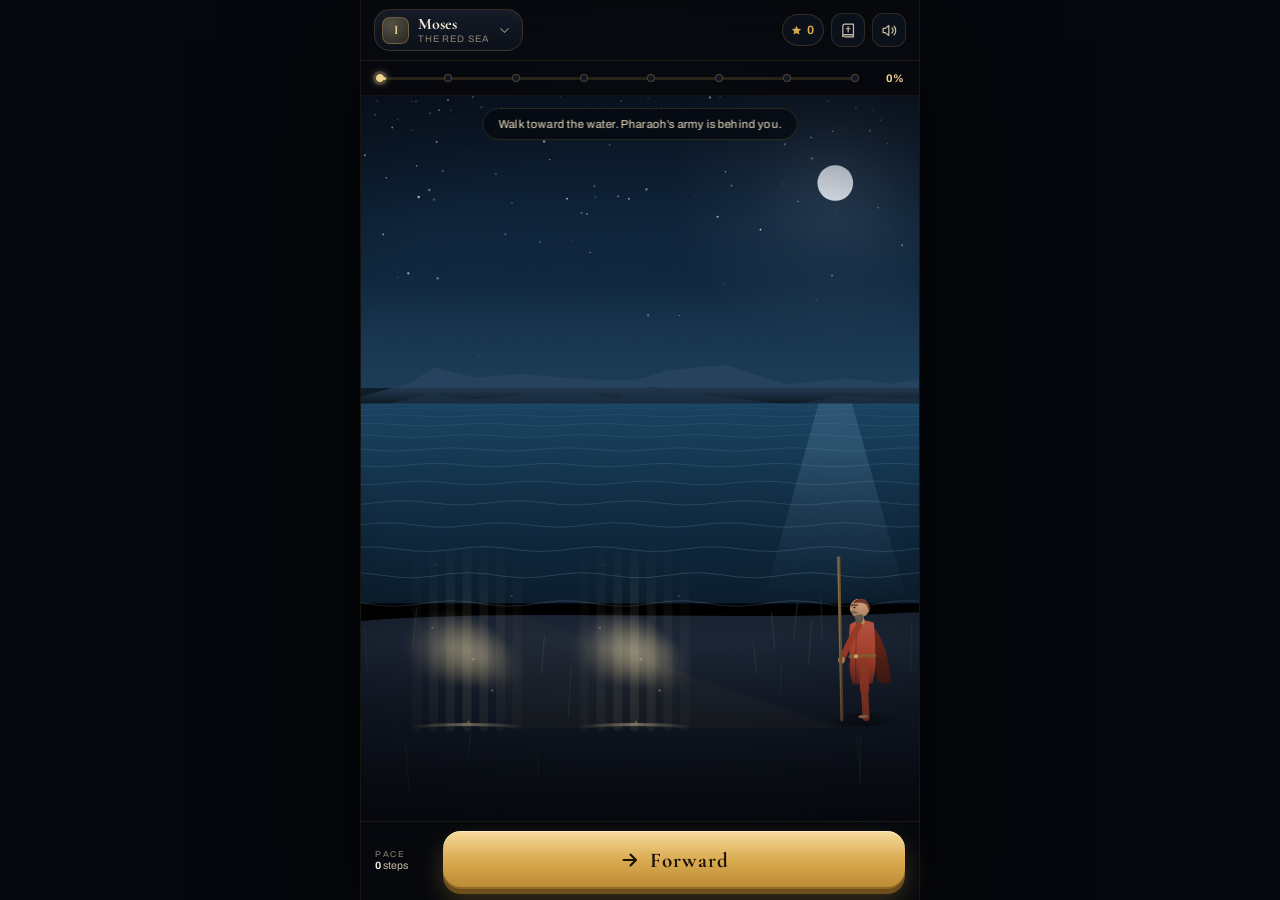
==== index.html @ ad3e503f "Walk a visible stride per tap, lift the camera, and keep the pilgrim clear of cards - Widen the road" ====
<!DOCTYPE html>
<html lang="en">
<head>
<meta charset="UTF-8" />
<meta name="viewport" content="width=device-width, initial-scale=1.0, viewport-fit=cover" />
<meta name="theme-color" content="#07090f" />
<meta name="description" content="Walk the path of the prophets: eight Bible journeys, each blocked by a question you must answer from the King James text before the miracle opens the way." />
<meta name="apple-mobile-web-app-capable" content="yes" />
<meta name="apple-mobile-web-app-status-bar-style" content="black-translucent" />
<title>Path of the Prophets</title>
<link rel="icon" href="data:image/svg+xml,%3Csvg xmlns='http://www.w3.org/2000/svg' viewBox='0 0 32 32'%3E%3Crect width='32' height='32' rx='7' fill='%2307090f'/%3E%3Cpath d='M16 5v22M11 11h10' stroke='%23d9a94e' stroke-width='2.2' stroke-linecap='round'/%3E%3Ccircle cx='16' cy='24' r='2.4' fill='%23f2d08a'/%3E%3C/svg%3E" />
<style>@font-face{font-family:'Cormorant Garamond';font-style:italic;font-weight:600;font-display:swap;src:url([data-uri]) format('woff2');}
@font-face{font-family:'Cormorant Garamond';font-style:normal;font-weight:600;font-display:swap;src:url([data-uri]) format('woff2');}
@font-face{font-family:'Cormorant Garamond';font-style:normal;font-weight:700;font-display:swap;src:url([data-uri]) format('woff2');}
@font-face{font-family:'Archivo';font-style:normal;font-weight:400;font-display:swap;src:url([data-uri]) format('woff2');}
@font-face{font-family:'Archivo';font-style:normal;font-weight:500;font-display:swap;src:url([data-uri]) format('woff2');}
@font-face{font-family:'Archivo';font-style:normal;font-weight:600;font-display:swap;src:url([data-uri]) format('woff2');}
@font-face{font-family:'Archivo';font-style:normal;font-weight:700;font-display:swap;src:url([data-uri]) format('woff2');}

/* ═══════════════════════════════════════════════════════════════════
   Path of the Prophets — illuminated codex at night
   Ink-dark ground, gilded hairlines, old-style serif for scripture,
   a sturdy grotesque for the controls.
   ═══════════════════════════════════════════════════════════════════ */

:root {
  --ink-0: #06080d;
  --ink-1: #0a0e17;
  --ink-2: #101724;
  --ink-3: #18202f;
  --ink-4: #212b3d;

  --parch: #f4ecdb;
  --parch-dim: #c9bda6;
  --parch-mute: #8e8474;

  --gold: #d9a94e;
  --gold-lit: #f4d492;
  --gold-deep: #8a6526;

  --accent: #3fa9c9;
  --accent-2: #e0b25c;

  --ok: #6fbf8f;
  --warn: #d98a5a;

  --r-sm: 10px;
  --r-md: 16px;
  --r-lg: 22px;
  --r-xl: 30px;

  --safe-t: env(safe-area-inset-top, 0px);
  --safe-b: env(safe-area-inset-bottom, 0px);

  --serif: 'Cormorant Garamond', 'Iowan Old Style', Palatino, Georgia, serif;
  --sans: 'Archivo', -apple-system, BlinkMacSystemFont, 'Segoe UI', sans-serif;

  --ease: cubic-bezier(.22, .68, .36, 1);
}

* { box-sizing: border-box; }

html, body {
  margin: 0;
  padding: 0;
  height: 100%;
  overflow: hidden;
  background: var(--ink-0);
  color: var(--parch);
  font-family: var(--sans);
  -webkit-font-smoothing: antialiased;
  -webkit-tap-highlight-color: transparent;
  touch-action: manipulation;
  overscroll-behavior: none;
}

body { user-select: none; -webkit-user-select: none; }
.scripture, .verse-text, .sheet-body p { user-select: text; -webkit-user-select: text; }

button {
  font: inherit;
  color: inherit;
  border: 0;
  background: none;
  cursor: pointer;
  touch-action: manipulation;
}
button:focus-visible, [tabindex]:focus-visible {
  outline: 2px solid var(--gold-lit);
  outline-offset: 3px;
  border-radius: 6px;
}

svg { display: block; }
svg path, svg circle {
  fill: none;
  stroke: currentColor;
  stroke-width: 1.7;
  stroke-linecap: round;
  stroke-linejoin: round;
}

#app {
  position: fixed;
  inset: 0;
  display: flex;
  flex-direction: column;
  background:
    radial-gradient(120% 70% at 50% 0%, rgba(63, 169, 201, .07), transparent 62%),
    var(--ink-0);
}

/* On wide screens the scene is a tall painting, not a strip: hold it to a
   column and let the background carry the rest of the page. */
@media (min-aspect-ratio: 3/4) {
  #app {
    left: 50%;
    right: auto;
    width: min(100vw, calc(100vh * 0.62));
    transform: translateX(-50%);
    box-shadow: 0 0 0 1px rgba(217, 169, 78, .1), 0 40px 120px rgba(0, 0, 0, .7);
  }
}

/* ══ Eyebrow / labels ══ */
.eyebrow {
  display: block;
  font-size: 9.5px;
  font-weight: 600;
  letter-spacing: .2em;
  text-transform: uppercase;
  color: var(--gold);
  opacity: .92;
}

/* ═══════════════════════════════════════════════════════════════════
   HUD
   ═══════════════════════════════════════════════════════════════════ */
.hud {
  position: relative;
  z-index: 66;
  display: flex;
  align-items: center;
  justify-content: space-between;
  gap: 10px;
  padding: calc(var(--safe-t) + 9px) 13px 9px;
  background: linear-gradient(180deg, rgba(6, 8, 13, .96), rgba(6, 8, 13, .72));
  border-bottom: 1px solid rgba(217, 169, 78, .13);
}

.stage-chip {
  display: flex;
  align-items: center;
  gap: 9px;
  min-width: 0;
  padding: 6px 10px 6px 7px;
  border-radius: var(--r-md);
  border: 1px solid rgba(217, 169, 78, .19);
  background: linear-gradient(180deg, rgba(33, 43, 61, .55), rgba(16, 23, 36, .55));
  transition: border-color .18s var(--ease), background .18s var(--ease);
}
.stage-chip:active { background: rgba(33, 43, 61, .8); }

.stage-num {
  display: grid;
  place-items: center;
  width: 27px;
  height: 27px;
  flex: none;
  border-radius: 8px;
  background: radial-gradient(circle at 35% 30%, rgba(244, 212, 146, .3), rgba(217, 169, 78, .12));
  border: 1px solid rgba(217, 169, 78, .34);
  color: var(--gold-lit);
  font-family: var(--serif);
  font-size: 13px;
  font-weight: 700;
  line-height: 1;
}

.stage-text { display: flex; flex-direction: column; min-width: 0; text-align: left; }
.stage-name {
  font-family: var(--serif);
  font-size: 16px;
  font-weight: 700;
  line-height: 1.08;
  color: var(--parch);
  white-space: nowrap;
  overflow: hidden;
  text-overflow: ellipsis;
}
.stage-sub {
  font-size: 9.5px;
  letter-spacing: .09em;
  text-transform: uppercase;
  color: var(--parch-mute);
  white-space: nowrap;
  overflow: hidden;
  text-overflow: ellipsis;
  margin-top: 1px;
}

.chev { width: 15px; height: 15px; flex: none; color: var(--parch-mute); }

.hud-actions { display: flex; align-items: center; gap: 7px; flex: none; }

.streak {
  display: flex;
  align-items: center;
  gap: 4px;
  height: 32px;
  padding: 0 9px 0 7px;
  border-radius: 999px;
  border: 1px solid rgba(217, 169, 78, .2);
  background: rgba(16, 23, 36, .6);
  color: var(--gold);
  font-size: 12px;
  font-weight: 700;
  font-variant-numeric: tabular-nums;
  transition: border-color .2s, color .2s, background .2s;
}
.streak svg { width: 13px; height: 13px; }
.streak svg path { fill: currentColor; stroke: none; }
.streak.hot {
  color: var(--gold-lit);
  border-color: rgba(244, 212, 146, .45);
  background: rgba(217, 169, 78, .13);
}

.icon-btn {
  display: grid;
  place-items: center;
  width: 34px;
  height: 34px;
  border-radius: 11px;
  border: 1px solid rgba(217, 169, 78, .16);
  background: rgba(16, 23, 36, .62);
  color: var(--parch-dim);
  transition: color .16s, border-color .16s, background .16s;
}
.icon-btn:active { background: rgba(33, 43, 61, .9); color: var(--parch); }
.icon-btn svg { width: 17px; height: 17px; }

#sound-btn .ico-off { display: none; }
#sound-btn[aria-pressed="false"] .ico-on { display: none; }
#sound-btn[aria-pressed="false"] .ico-off { display: block; }
#sound-btn[aria-pressed="false"] { color: var(--parch-mute); }

/* ═══════════════════════════════════════════════════════════════════
   Path track
   ═══════════════════════════════════════════════════════════════════ */
.track {
  position: relative;
  z-index: 65;
  display: flex;
  align-items: center;
  gap: 11px;
  padding: 11px 15px 11px;
  background: rgba(6, 8, 13, .9);
  border-bottom: 1px solid rgba(217, 169, 78, .07);
}

.track-rail { flex: 1 1 auto; }

.track-pct {
  flex: none;
  min-width: 34px;
  text-align: right;
  font-size: 11px;
  font-weight: 700;
  letter-spacing: .02em;
  color: var(--gold-lit);
  font-variant-numeric: tabular-nums;
}
.track-rail {
  position: relative;
  height: 3px;
  border-radius: 3px;
  background: rgba(217, 169, 78, .16);
}
.track-fill {
  position: absolute;
  inset: 0 auto 0 0;
  width: 0%;
  border-radius: 2px;
  background: linear-gradient(90deg, var(--gold-deep), var(--gold-lit));
  box-shadow: 0 0 9px rgba(244, 212, 146, .5);
  transition: width .55s var(--ease);
}
.track-nodes {
  position: absolute;
  inset: 0;
  display: flex;
  justify-content: space-between;
  align-items: center;
  pointer-events: none;
}
.track-node {
  width: 8px;
  height: 8px;
  flex: none;
  border-radius: 50%;
  background: var(--ink-2);
  border: 1px solid rgba(217, 169, 78, .3);
  transition: background .3s, box-shadow .3s, border-color .3s;
}
.track-node.done {
  background: var(--gold);
  border-color: var(--gold-lit);
  box-shadow: 0 0 7px rgba(244, 212, 146, .65);
}
.track-node.now {
  background: var(--gold-lit);
  border-color: var(--gold-lit);
  box-shadow: 0 0 0 3px rgba(244, 212, 146, .16), 0 0 10px rgba(244, 212, 146, .7);
}

/* ═══════════════════════════════════════════════════════════════════
   Scene
   ═══════════════════════════════════════════════════════════════════ */
.stage-wrap {
  position: relative;
  flex: 1 1 auto;
  min-height: 0;
  overflow: hidden;
  background: #04060a;
}

#stage {
  position: absolute;
  inset: 0;
  width: 100%;
  height: 100%;
  display: block;
}

.vignette {
  position: absolute;
  inset: 0;
  pointer-events: none;
  background:
    radial-gradient(115% 78% at 50% 42%, transparent 44%, rgba(3, 5, 9, .55) 100%),
    linear-gradient(180deg, rgba(3, 5, 9, .42) 0%, transparent 18%, transparent 76%, rgba(3, 5, 9, .62) 100%);
}

.grain {
  position: absolute;
  inset: 0;
  pointer-events: none;
  opacity: .05;
  mix-blend-mode: overlay;
  background-image: url("data:image/svg+xml,%3Csvg xmlns='http://www.w3.org/2000/svg' width='140' height='140'%3E%3Cfilter id='n'%3E%3CfeTurbulence type='fractalNoise' baseFrequency='.85' numOctaves='3'/%3E%3C/filter%3E%3Crect width='140' height='140' filter='url(%23n)'/%3E%3C/svg%3E");
}

.caption {
  position: absolute;
  top: 12px;
  left: 50%;
  transform: translateX(-50%);
  z-index: 6;
  width: max-content;
  max-width: min(88%, 30rem);
  padding: 7px 15px;
  border-radius: 999px;
  border: 1px solid rgba(217, 169, 78, .17);
  background: rgba(6, 8, 13, .66);
  backdrop-filter: blur(9px);
  -webkit-backdrop-filter: blur(9px);
  font-size: 11.5px;
  font-weight: 500;
  letter-spacing: .015em;
  color: var(--parch-dim);
  text-align: center;
  line-height: 1.4;
  transition: opacity .3s var(--ease), transform .3s var(--ease);
}
.caption.gone { opacity: 0; transform: translateX(-50%) translateY(-7px); }

/* ═══════════════════════════════════════════════════════════════════
   Control pad
   ═══════════════════════════════════════════════════════════════════ */
.pad {
  position: relative;
  z-index: 30;
  padding: 9px 14px calc(var(--safe-b) + 11px);
  background: linear-gradient(180deg, rgba(6, 8, 13, .5), rgba(6, 8, 13, .97) 46%);
  border-top: 1px solid rgba(217, 169, 78, .1);
}
.pad-inner {
  display: flex;
  align-items: center;
  gap: 12px;
  max-width: 34rem;
  margin: 0 auto;
}
.pad-meta {
  display: flex;
  flex-direction: column;
  gap: 1px;
  flex: none;
  min-width: 56px;
}
.pad-label {
  font-size: 8.5px;
  letter-spacing: .19em;
  text-transform: uppercase;
  color: var(--parch-mute);
}
.pad-steps {
  font-size: 10.5px;
  color: var(--parch-dim);
  font-variant-numeric: tabular-nums;
}
.pad-steps b { color: var(--parch); font-weight: 700; }

.forward {
  position: relative;
  flex: 1 1 auto;
  display: flex;
  align-items: center;
  justify-content: center;
  gap: 9px;
  height: 58px;
  border-radius: 18px;
  overflow: hidden;
  color: #1b1206;
  font-family: var(--serif);
  font-size: 21px;
  font-weight: 700;
  letter-spacing: .055em;
  background: linear-gradient(180deg, #f6da9c 0%, #d9a94e 52%, #b98a34 100%);
  box-shadow:
    0 1px 0 rgba(255, 245, 220, .6) inset,
    0 -2px 0 rgba(90, 62, 18, .45) inset,
    0 5px 0 #6d4d1c,
    0 12px 26px rgba(217, 169, 78, .26);
  transition: transform .07s var(--ease), box-shadow .07s var(--ease), filter .2s;
}
.forward::after {
  content: '';
  position: absolute;
  inset: 0;
  background: linear-gradient(105deg, transparent 34%, rgba(255, 250, 235, .45) 50%, transparent 66%);
  transform: translateX(-130%);
  animation: sheen 5.5s var(--ease) infinite;
}
@keyframes sheen {
  0%, 68% { transform: translateX(-130%); }
  88%, 100% { transform: translateX(130%); }
}
.forward.is-down {
  transform: translateY(4px);
  box-shadow:
    0 1px 0 rgba(255, 245, 220, .5) inset,
    0 -1px 0 rgba(90, 62, 18, .4) inset,
    0 1px 0 #6d4d1c,
    0 4px 12px rgba(217, 169, 78, .2);
}
.forward:disabled {
  color: rgba(201, 189, 166, .5);
  background: linear-gradient(180deg, #2a3448, #1b2233);
  box-shadow: 0 3px 0 #0e1420, 0 6px 14px rgba(0, 0, 0, .35);
  cursor: default;
}
.forward:disabled::after { animation: none; opacity: 0; }
.forward-ico { display: grid; place-items: center; }
.forward-ico svg { width: 22px; height: 22px; }
.forward-ico svg path { stroke-width: 2.3; }
.forward-word { position: relative; }

/* ═══════════════════════════════════════════════════════════════════
   Overlays & cards
   ═══════════════════════════════════════════════════════════════════ */
.overlay {
  position: fixed;
  inset: 0;
  z-index: 60;
  display: flex;
  align-items: flex-end;
  justify-content: center;
  padding: 0;
  /* A long question plus its answers and the Continue button can run past the
     bottom of a small phone. Scroll the sheet rather than cut it off, and leave
     room under the buttons for a thumb. */
  overflow-y: auto;
  overscroll-behavior: contain;
  padding-bottom: 14px;
  /* Dim the scene a little so the card reads, but leave it sharp: a blur here
     turned the whole painting to fog and hid the gate the card is asking about. */
  background: linear-gradient(180deg, rgba(3, 5, 9, .05) 0%, rgba(3, 5, 9, .3) 46%, rgba(3, 5, 9, .6) 100%);
  animation: fade .22s var(--ease);
}
.overlay[hidden] { display: none; }
@keyframes fade { from { opacity: 0; } to { opacity: 1; } }

.card {
  position: relative;
  width: 100%;
  max-width: 32rem;
  margin: 0;
  padding: 20px 18px calc(var(--safe-b) + 18px);
  border-radius: var(--r-xl) var(--r-xl) 0 0;
  border: 1px solid rgba(217, 169, 78, .2);
  border-bottom: 0;
  background:
    radial-gradient(120% 90% at 50% 0%, rgba(217, 169, 78, .07), transparent 58%),
    linear-gradient(180deg, #131a27, #0b0f18);
  box-shadow: 0 -20px 60px rgba(0, 0, 0, .6);
  animation: rise .3s var(--ease);
  /* pinned to the bottom of the sheet, and able to grow upward past the top */
  margin-top: auto;
  flex: none;
}
@keyframes rise {
  from { transform: translateY(26px); opacity: 0; }
  to { transform: translateY(0); opacity: 1; }
}

@media (min-width: 640px) {
  .overlay { align-items: center; padding: 22px; }
  .card {
    border-radius: var(--r-xl);
    border-bottom: 1px solid rgba(217, 169, 78, .2);
    padding: 24px 24px 22px;
    box-shadow: 0 24px 70px rgba(0, 0, 0, .66);
  }
  @keyframes rise {
    from { transform: translateY(14px) scale(.985); opacity: 0; }
    to { transform: translateY(0) scale(1); opacity: 1; }
  }
}

.card-head { display: flex; gap: 12px; align-items: flex-start; }
.seal {
  display: grid;
  place-items: center;
  width: 38px;
  height: 38px;
  flex: none;
  border-radius: 50%;
  border: 1px solid rgba(217, 169, 78, .34);
  background: radial-gradient(circle at 38% 30%, rgba(244, 212, 146, .2), rgba(217, 169, 78, .06));
  color: var(--gold-lit);
  animation: sealPulse 3.4s ease-in-out infinite;
}
.seal svg { width: 17px; height: 17px; }
.seal svg path { fill: currentColor; stroke: none; opacity: .9; }
@keyframes sealPulse {
  0%, 100% { box-shadow: 0 0 0 0 rgba(244, 212, 146, .16); }
  50% { box-shadow: 0 0 0 6px rgba(244, 212, 146, .05); }
}
.card-head-text { min-width: 0; padding-top: 2px; }

.q-prompt {
  margin: 5px 0 0;
  font-family: var(--serif);
  font-size: 20px;
  font-weight: 700;
  line-height: 1.26;
  color: var(--parch);
  text-wrap: pretty;
}

.options { display: flex; flex-direction: column; gap: 8px; margin-top: 16px; }

.opt {
  position: relative;
  display: flex;
  align-items: center;
  gap: 11px;
  width: 100%;
  padding: 13px 13px 13px 12px;
  border-radius: var(--r-md);
  border: 1px solid rgba(201, 189, 166, .16);
  background: linear-gradient(180deg, rgba(33, 43, 61, .5), rgba(19, 26, 39, .5));
  color: var(--parch);
  font-size: 13.5px;
  line-height: 1.42;
  text-align: left;
  transition: border-color .16s, background .16s, transform .1s;
  animation: optIn .32s var(--ease) backwards;
}
@keyframes optIn {
  from { opacity: 0; transform: translateY(7px); }
  to { opacity: 1; transform: translateY(0); }
}
.opt:active { transform: scale(.988); }
.opt-key {
  display: grid;
  place-items: center;
  width: 23px;
  height: 23px;
  flex: none;
  border-radius: 7px;
  border: 1px solid rgba(217, 169, 78, .26);
  background: rgba(217, 169, 78, .07);
  color: var(--gold);
  font-family: var(--serif);
  font-size: 12px;
  font-weight: 700;
}
.opt-text { flex: 1; }

.opt.right {
  border-color: rgba(111, 191, 143, .55);
  background: linear-gradient(180deg, rgba(111, 191, 143, .16), rgba(111, 191, 143, .06));
}
.opt.right .opt-key { border-color: rgba(111, 191, 143, .5); color: var(--ok); background: rgba(111, 191, 143, .12); }
.opt.wrong {
  border-color: rgba(217, 138, 90, .5);
  background: linear-gradient(180deg, rgba(217, 138, 90, .14), rgba(217, 138, 90, .05));
  animation: shake .34s var(--ease);
}
.opt.wrong .opt-key { border-color: rgba(217, 138, 90, .45); color: var(--warn); }
@keyframes shake {
  0%, 100% { transform: translateX(0); }
  22% { transform: translateX(-5px); }
  46% { transform: translateX(4px); }
  72% { transform: translateX(-2px); }
}
.opt.faded { opacity: .38; }

.feedback {
  margin-top: 13px;
  padding: 12px 13px;
  border-radius: var(--r-md);
  border: 1px solid rgba(217, 169, 78, .2);
  background: rgba(217, 169, 78, .055);
  animation: rise .26s var(--ease);
}
.feedback.bad {
  border-color: rgba(217, 138, 90, .32);
  background: rgba(217, 138, 90, .07);
}
.feedback p {
  margin: 0;
  font-size: 12.5px;
  line-height: 1.52;
  color: var(--parch-dim);
}
.feedback em { color: var(--gold-lit); font-style: normal; font-weight: 600; }

.link-btn {
  display: inline-flex;
  align-items: center;
  gap: 5px;
  margin-top: 8px;
  padding: 5px 0;
  color: var(--gold);
  font-size: 12px;
  font-weight: 600;
  letter-spacing: .02em;
}
.link-btn svg { width: 13px; height: 13px; }

.card-foot {
  display: flex;
  gap: 9px;
  margin-top: 15px;
}
.card-foot[hidden] { display: none; }

.btn-gold, .btn-ghost {
  flex: 1;
  height: 47px;
  border-radius: 14px;
  font-size: 14px;
  font-weight: 700;
  letter-spacing: .03em;
  transition: transform .08s, filter .16s, background .16s;
}
.btn-gold {
  color: #1b1206;
  background: linear-gradient(180deg, #f6da9c, #d9a94e 55%, #bd8f38);
  box-shadow: 0 1px 0 rgba(255, 245, 220, .55) inset, 0 4px 0 #6d4d1c, 0 8px 20px rgba(217, 169, 78, .22);
}
.btn-gold:active { transform: translateY(3px); box-shadow: 0 1px 0 rgba(255, 245, 220, .4) inset, 0 1px 0 #6d4d1c; }
.btn-ghost {
  color: var(--parch-dim);
  border: 1px solid rgba(201, 189, 166, .2);
  background: rgba(33, 43, 61, .4);
}
.btn-ghost:active { background: rgba(33, 43, 61, .8); }

/* ══ Complete card ══ */
.complete-card { text-align: center; }
.burst {
  width: 58px;
  height: 58px;
  margin: 2px auto 12px;
  color: var(--gold-lit);
  animation: burstIn .55s var(--ease) backwards;
}
@keyframes burstIn {
  0% { transform: scale(.5) rotate(-14deg); opacity: 0; }
  60% { transform: scale(1.09) rotate(3deg); }
  100% { transform: scale(1) rotate(0); opacity: 1; }
}
.burst svg { width: 100%; height: 100%; }
.burst svg circle {
  stroke: rgba(244, 212, 146, .32);
  stroke-width: 1.2;
  fill: rgba(217, 169, 78, .1);
}
.burst svg path { stroke: var(--gold-lit); stroke-width: 4; }

.c-title {
  margin: 0;
  font-family: var(--serif);
  font-size: 25px;
  font-weight: 700;
  line-height: 1.16;
  color: var(--parch);
}
.c-summary {
  margin: 8px auto 0;
  max-width: 24rem;
  font-size: 13px;
  line-height: 1.55;
  color: var(--parch-dim);
}
.c-verse {
  margin: 15px 0 0;
  padding: 13px 14px;
  border-radius: var(--r-md);
  border-left: 2px solid rgba(217, 169, 78, .5);
  background: rgba(217, 169, 78, .05);
  font-family: var(--serif);
  font-size: 15px;
  font-style: italic;
  line-height: 1.48;
  color: var(--parch);
  text-align: left;
}
.c-verse cite {
  display: block;
  margin-top: 7px;
  font-family: var(--sans);
  font-size: 9.5px;
  font-style: normal;
  font-weight: 600;
  letter-spacing: .17em;
  text-transform: uppercase;
  color: var(--gold);
}

/* ═══════════════════════════════════════════════════════════════════
   Sheets (stages / bible)
   ═══════════════════════════════════════════════════════════════════ */
/* Sheets sit above the HUD and the progress rail. The rail is deliberately raised
   above the question card, but a full sheet that scrolls to the top would collide
   with it, so sheets get their own layer on top of both. */
.sheet-overlay { align-items: flex-end; padding: 0; z-index: 70; }

.sheet {
  display: flex;
  flex-direction: column;
  width: 100%;
  max-width: 34rem;
  max-height: 88vh;
  max-height: 88dvh;
  border-radius: var(--r-xl) var(--r-xl) 0 0;
  border: 1px solid rgba(217, 169, 78, .18);
  border-bottom: 0;
  background: linear-gradient(180deg, #111825, #080c14);
  box-shadow: 0 -22px 60px rgba(0, 0, 0, .62);
  animation: rise .3s var(--ease);
  overflow: hidden;
}
.sheet-tall { max-height: 94vh; max-height: 94dvh; }

@media (min-width: 640px) {
  .sheet-overlay { align-items: center; padding: 22px; }
  .sheet { border-radius: var(--r-xl); border-bottom: 1px solid rgba(217, 169, 78, .18); }
}

.sheet-head {
  display: flex;
  align-items: flex-start;
  justify-content: space-between;
  gap: 12px;
  flex: none;
  padding: 17px 18px 13px;
  border-bottom: 1px solid rgba(217, 169, 78, .11);
}
.sheet-head h2 {
  margin: 4px 0 0;
  font-family: var(--serif);
  font-size: 23px;
  font-weight: 700;
  line-height: 1.1;
  color: var(--parch);
}
.icon-btn.close { flex: none; }

.sheet-body {
  flex: 1 1 auto;
  min-height: 0;
  overflow-y: auto;
  overscroll-behavior: contain;
  -webkit-overflow-scrolling: touch;
  padding: 13px 14px calc(var(--safe-b) + 18px);
}
.sheet-body::-webkit-scrollbar { width: 5px; }
.sheet-body::-webkit-scrollbar-thumb { background: rgba(217, 169, 78, .22); border-radius: 9px; }

/* ══ Stage list ══ */
.stage-row {
  display: flex;
  align-items: center;
  gap: 12px;
  width: 100%;
  padding: 12px;
  margin-bottom: 8px;
  border-radius: var(--r-md);
  border: 1px solid rgba(201, 189, 166, .13);
  background: linear-gradient(180deg, rgba(28, 37, 53, .42), rgba(15, 21, 32, .42));
  text-align: left;
  transition: border-color .16s, background .16s;
}
.stage-row:active { background: rgba(33, 43, 61, .8); }
.stage-row.current {
  border-color: rgba(217, 169, 78, .46);
  background: linear-gradient(180deg, rgba(217, 169, 78, .13), rgba(217, 169, 78, .04));
}
.stage-row.locked { opacity: .48; }

.row-seal {
  display: grid;
  place-items: center;
  width: 42px;
  height: 42px;
  flex: none;
  border-radius: 50%;
  border: 1px solid rgba(217, 169, 78, .28);
  background: radial-gradient(circle at 36% 28%, rgba(244, 212, 146, .16), rgba(217, 169, 78, .04));
  font-family: var(--serif);
  font-size: 15px;
  font-weight: 700;
  color: var(--gold);
}
.stage-row.done .row-seal {
  background: radial-gradient(circle at 36% 28%, rgba(244, 212, 146, .34), rgba(217, 169, 78, .12));
  color: var(--gold-lit);
}
.row-body { min-width: 0; flex: 1; display: flex; flex-direction: column; }
.row-name {
  display: block;
  font-family: var(--serif);
  font-size: 17px;
  font-weight: 700;
  line-height: 1.15;
  color: var(--parch);
}
.row-place {
  display: block;
  font-size: 11px;
  letter-spacing: .04em;
  color: var(--parch-dim);
  margin-top: 1px;
}
.row-ref {
  display: block;
  font-size: 9px;
  font-weight: 600;
  letter-spacing: .15em;
  text-transform: uppercase;
  color: var(--parch-mute);
  margin-top: 3px;
}
.row-mark { flex: none; color: var(--gold-lit); width: 17px; height: 17px; }
.row-mark svg { width: 17px; height: 17px; }
.row-mark svg path { stroke-width: 2.4; }

/* ══ Bible reader ══ */
.bible-tabs {
  display: flex;
  gap: 7px;
  flex: none;
  padding: 10px 14px 0;
}
.tab {
  padding: 7px 13px;
  border-radius: 999px;
  border: 1px solid rgba(201, 189, 166, .16);
  background: rgba(28, 37, 53, .4);
  color: var(--parch-dim);
  font-size: 11.5px;
  font-weight: 600;
  letter-spacing: .02em;
  transition: all .16s;
}
.tab.is-on {
  border-color: rgba(217, 169, 78, .45);
  background: rgba(217, 169, 78, .13);
  color: var(--gold-lit);
}

.bible-bar {
  display: flex;
  gap: 7px;
  margin-bottom: 11px;
}
.select-btn {
  flex: 1;
  display: flex;
  align-items: center;
  justify-content: space-between;
  gap: 7px;
  padding: 10px 11px;
  border-radius: 11px;
  border: 1px solid rgba(201, 189, 166, .16);
  background: rgba(28, 37, 53, .5);
  color: var(--parch);
  font-size: 12.5px;
  font-weight: 600;
  text-align: left;
  min-width: 0;
}
.select-btn span { overflow: hidden; text-overflow: ellipsis; white-space: nowrap; }
.select-btn svg { width: 13px; height: 13px; flex: none; color: var(--parch-mute); }

.book-grid {
  display: grid;
  grid-template-columns: repeat(auto-fill, minmax(94px, 1fr));
  gap: 6px;
}
.book-btn {
  padding: 10px 8px;
  border-radius: 10px;
  border: 1px solid rgba(201, 189, 166, .13);
  background: rgba(28, 37, 53, .4);
  color: var(--parch-dim);
  font-size: 11.5px;
  font-weight: 600;
  text-align: center;
  line-height: 1.25;
}
.book-btn.on { border-color: rgba(217, 169, 78, .5); background: rgba(217, 169, 78, .14); color: var(--gold-lit); }
.group-label {
  margin: 12px 0 7px;
  font-size: 9px;
  font-weight: 700;
  letter-spacing: .19em;
  text-transform: uppercase;
  color: var(--gold);
  opacity: .8;
}
.group-label:first-child { margin-top: 0; }

.chap-grid {
  display: grid;
  grid-template-columns: repeat(auto-fill, minmax(44px, 1fr));
  gap: 6px;
}
.chap-btn {
  padding: 9px 0;
  border-radius: 9px;
  border: 1px solid rgba(201, 189, 166, .13);
  background: rgba(28, 37, 53, .4);
  color: var(--parch-dim);
  font-size: 12px;
  font-weight: 600;
  font-variant-numeric: tabular-nums;
}
.chap-btn.on { border-color: rgba(217, 169, 78, .5); background: rgba(217, 169, 78, .14); color: var(--gold-lit); }

.reading-head {
  display: flex;
  align-items: baseline;
  justify-content: space-between;
  gap: 10px;
  margin-bottom: 10px;
  padding-bottom: 9px;
  border-bottom: 1px solid rgba(217, 169, 78, .13);
}
.reading-head h3 {
  margin: 0;
  font-family: var(--serif);
  font-size: 20px;
  font-weight: 700;
  color: var(--parch);
}
.reading-head span {
  font-size: 9px;
  font-weight: 600;
  letter-spacing: .16em;
  text-transform: uppercase;
  color: var(--gold);
  flex: none;
}

.verse {
  display: flex;
  gap: 8px;
  margin-bottom: 7px;
  padding: 3px 5px;
  border-radius: 7px;
  scroll-margin-top: 8px;
  transition: background .3s;
}
.verse.hit { background: rgba(217, 169, 78, .13); }
.verse-n {
  flex: none;
  width: 19px;
  font-size: 9px;
  font-weight: 700;
  line-height: 1.9;
  color: var(--gold);
  opacity: .7;
  font-variant-numeric: tabular-nums;
}
.verse-text {
  font-family: var(--serif);
  font-size: 16px;
  line-height: 1.56;
  color: var(--parch);
  text-wrap: pretty;
}

.reader-nav {
  display: flex;
  gap: 7px;
  margin-top: 15px;
}
.reader-nav button {
  flex: 1;
  padding: 11px;
  border-radius: 11px;
  border: 1px solid rgba(201, 189, 166, .16);
  background: rgba(28, 37, 53, .5);
  color: var(--parch-dim);
  font-size: 12px;
  font-weight: 600;
}
.reader-nav button:disabled { opacity: .32; }

/* ══ Study themes ══ */
.theme {
  margin-bottom: 9px;
  border-radius: var(--r-md);
  border: 1px solid rgba(201, 189, 166, .14);
  background: rgba(28, 37, 53, .34);
  overflow: hidden;
}
.theme summary {
  display: flex;
  align-items: center;
  gap: 10px;
  padding: 12px 13px;
  cursor: pointer;
  list-style: none;
  font-family: var(--serif);
  font-size: 16.5px;
  font-weight: 700;
  color: var(--parch);
}
.theme summary::-webkit-details-marker { display: none; }
.theme summary::after {
  content: '';
  margin-left: auto;
  width: 7px;
  height: 7px;
  flex: none;
  border-right: 1.6px solid var(--parch-mute);
  border-bottom: 1.6px solid var(--parch-mute);
  transform: rotate(45deg);
  transition: transform .2s var(--ease);
}
.theme[open] summary::after { transform: rotate(-135deg); }
.theme summary svg { width: 15px; height: 15px; flex: none; color: var(--gold); }
.theme-body {
  padding: 0 13px 13px;
  font-size: 12.5px;
  line-height: 1.62;
  color: var(--parch-dim);
}
.theme-body p { margin: 0 0 8px; }
.theme-body p:last-child { margin-bottom: 0; }
.theme-body .refs {
  display: flex;
  flex-wrap: wrap;
  gap: 5px;
  margin-top: 9px;
}
.ref-chip {
  padding: 4px 8px;
  border-radius: 7px;
  border: 1px solid rgba(217, 169, 78, .26);
  background: rgba(217, 169, 78, .07);
  color: var(--gold);
  font-size: 10px;
  font-weight: 600;
  letter-spacing: .03em;
}
.ref-chip:active { background: rgba(217, 169, 78, .18); }

.note {
  margin: 13px 0 0;
  padding-top: 11px;
  border-top: 1px solid rgba(217, 169, 78, .11);
  font-size: 10.5px;
  line-height: 1.5;
  color: var(--parch-mute);
}

/* ══ Toast ══ */
.toast {
  position: fixed;
  left: 50%;
  bottom: calc(var(--safe-b) + 92px);
  z-index: 80;
  transform: translateX(-50%) translateY(10px);
  max-width: 84vw;
  padding: 9px 15px;
  border-radius: 999px;
  border: 1px solid rgba(217, 169, 78, .3);
  background: rgba(16, 23, 36, .96);
  color: var(--parch);
  font-size: 12px;
  font-weight: 500;
  box-shadow: 0 10px 26px rgba(0, 0, 0, .5);
  opacity: 0;
  pointer-events: none;
  transition: opacity .24s, transform .24s var(--ease);
}
.toast.show { opacity: 1; transform: translateX(-50%) translateY(0); }

@media (prefers-reduced-motion: reduce) {
  *, *::before, *::after {
    animation-duration: .01ms !important;
    animation-iteration-count: 1 !important;
    transition-duration: .01ms !important;
  }
}

/* ═══════════════════════════════════════════════════════════════════
   Read aloud
   ═══════════════════════════════════════════════════════════════════ */
.hear-btn {
  display: flex;
  align-items: center;
  gap: 6px;
  flex: none;
  margin-left: auto;
  padding: 7px 11px 7px 9px;
  border-radius: 999px;
  border: 1px solid rgba(217, 169, 78, .32);
  background: rgba(217, 169, 78, .10);
  color: var(--gold-lit);
  font-size: 11.5px;
  font-weight: 700;
  letter-spacing: .01em;
  transition: background .16s, border-color .16s, transform .1s;
}
.hear-btn:active { transform: scale(.96); background: rgba(217, 169, 78, .2); }
.hear-btn svg {
  width: 15px;
  height: 15px;
  fill: none;
  stroke: currentColor;
  stroke-width: 1.7;
  stroke-linecap: round;
  stroke-linejoin: round;
}
.hear-btn .ico-stop { display: none; fill: currentColor; stroke: none; }
.hear-btn.playing {
  background: rgba(217, 169, 78, .22);
  border-color: rgba(244, 212, 146, .6);
}
.hear-btn.playing .ico-speaker { display: none; }
.hear-btn.playing .ico-stop { display: block; }

/* the speaker on each answer, kept quiet so it never competes with the text */
.hear-mini {
  display: grid;
  place-items: center;
  width: 26px;
  height: 26px;
  flex: none;
  border-radius: 8px;
  border: 1px solid rgba(201, 189, 166, .16);
  background: rgba(6, 8, 13, .45);
  color: var(--parch-mute);
  transition: color .16s, border-color .16s, background .16s, transform .1s;
}
.hear-mini svg {
  width: 13px;
  height: 13px;
  fill: none;
  stroke: currentColor;
  stroke-width: 1.8;
  stroke-linecap: round;
  stroke-linejoin: round;
}
.hear-mini:active { transform: scale(.93); }
.hear-mini.playing {
  color: var(--gold-lit);
  border-color: rgba(244, 212, 146, .55);
  background: rgba(217, 169, 78, .16);
}

.feedback-row {
  display: flex;
  align-items: flex-start;
  gap: 9px;
}
.feedback-row p { flex: 1 1 auto; min-width: 0; }

/* On a narrow phone the hear button drops its word and keeps the icon, so the
   question still gets the full width of the card. */
@media (max-width: 359px) {
  .hear-btn .hear-label { display: none; }
  .hear-btn { padding: 7px; }
}
</style>
</head>
<body>
<div id="app" data-stage="moses">

  <!-- ══ Top bar ══ -->
  <header class="hud">
    <button id="stage-btn" class="stage-chip" aria-haspopup="dialog" aria-label="Open the prophet stages">
      <span class="stage-num" id="stage-num">I</span>
      <span class="stage-text">
        <span class="stage-name" id="stage-name">Moses</span>
        <span class="stage-sub" id="stage-sub">The Red Sea</span>
      </span>
      <svg class="chev" viewBox="0 0 24 24" aria-hidden="true"><path d="M6 9l6 6 6-6" /></svg>
    </button>

    <div class="hud-actions">
      <div class="streak" id="streak" title="First-try answers in a row" aria-live="polite">
        <svg viewBox="0 0 24 24" aria-hidden="true"><path d="M12 3l2.6 5.6 6.1.8-4.5 4.2 1.2 6-5.4-3-5.4 3 1.2-6L3.3 9.4l6.1-.8z" /></svg>
        <span id="streak-count">0</span>
      </div>
      <button id="bible-btn" class="icon-btn" aria-haspopup="dialog" aria-label="Open the King James Bible">
        <svg viewBox="0 0 24 24" aria-hidden="true"><path d="M4 5.5A2.5 2.5 0 016.5 3H19v15H6.5A2.5 2.5 0 004 20.5z" /><path d="M4 20.5A2.5 2.5 0 016.5 18H19v3H6.5" /><path d="M11.5 7v7M9 9.5h5" /></svg>
      </button>
      <button id="sound-btn" class="icon-btn" aria-label="Toggle sound" aria-pressed="true">
        <svg viewBox="0 0 24 24" aria-hidden="true" class="ico-on"><path d="M11 5L6 9H3v6h3l5 4z" /><path d="M15.5 8.5a5 5 0 010 7M18.5 6a9 9 0 010 12" /></svg>
        <svg viewBox="0 0 24 24" aria-hidden="true" class="ico-off"><path d="M11 5L6 9H3v6h3l5 4z" /><path d="M16 9l5 6M21 9l-5 6" /></svg>
      </button>
    </div>
  </header>

  <!-- ══ Path track ══ -->
  <div class="track" id="track">
    <div class="track-rail">
      <div class="track-fill" id="track-fill"></div>
      <div class="track-nodes" id="track-nodes"></div>
    </div>
    <span class="track-pct" id="track-pct" aria-live="polite">0%</span>
  </div>

  <!-- ══ Scene ══ -->
  <main class="stage-wrap">
    <canvas id="stage" aria-hidden="true"></canvas>
    <div class="vignette" aria-hidden="true"></div>
    <div class="grain" aria-hidden="true"></div>

    <div class="caption" id="caption" role="status" aria-live="polite">
      <span id="caption-text">Walk toward the water.</span>
    </div>
  </main>

  <!-- ══ Controls ══ -->
  <footer class="pad">
    <div class="pad-inner">
      <div class="pad-meta">
        <span class="pad-label">Pace</span>
        <span class="pad-steps"><b id="steps-count">0</b> steps</span>
      </div>
      <button id="forward-btn" class="forward" aria-label="Walk forward">
        <span class="forward-ico" aria-hidden="true">
          <svg viewBox="0 0 24 24"><path d="M5 12h13M12.5 6l6 6-6 6" /></svg>
        </span>
        <span class="forward-word">Forward</span>
      </button>
    </div>
  </footer>

  <!-- ══ Question card ══ -->
  <div class="overlay" id="question-overlay" role="dialog" aria-modal="true" aria-labelledby="q-prompt" hidden>
    <div class="card question-card">
      <div class="card-head">
        <div class="seal" id="q-seal" aria-hidden="true">
          <svg viewBox="0 0 24 24"><path d="M12 2.5l2.9 6 6.6.9-4.8 4.5 1.2 6.5L12 17.3 6.1 20.4l1.2-6.5L2.5 9.4l6.6-.9z" /></svg>
        </div>
        <div class="card-head-text">
          <span class="eyebrow" id="q-ref">Exodus 14</span>
          <h2 class="q-prompt" id="q-prompt">Loading…</h2>
        </div>
        <button class="hear-btn" id="q-hear" type="button" aria-label="Read the question and answers aloud">
          <svg class="ico-speaker" viewBox="0 0 24 24" aria-hidden="true">
            <path d="M11 5L6 9H3v6h3l5 4z" />
            <path d="M15.5 8.5a5 5 0 010 7M18.5 6a9 9 0 010 12" />
          </svg>
          <svg class="ico-stop" viewBox="0 0 24 24" aria-hidden="true">
            <rect x="7" y="7" width="10" height="10" rx="2" />
          </svg>
          <span class="hear-label">Hear it</span>
        </button>
      </div>
      <div class="options" id="q-options" role="group" aria-labelledby="q-prompt"></div>
      <div class="feedback" id="q-feedback" hidden>
        <div class="feedback-row">
          <p id="q-feedback-text"></p>
          <button class="hear-mini" id="q-feedback-hear" type="button" aria-label="Read the feedback aloud">
            <svg viewBox="0 0 24 24" aria-hidden="true"><path d="M11 5L6 9H3v6h3l5 4z" /><path d="M15.5 8.5a5 5 0 010 7" /></svg>
          </button>
        </div>
        <button class="link-btn" id="q-verse-btn">
          <span>Read the verse</span>
          <svg viewBox="0 0 24 24" aria-hidden="true"><path d="M5 12h13M12.5 6l6 6-6 6" /></svg>
        </button>
      </div>
      <div class="card-foot" id="q-foot" hidden>
        <button class="btn-ghost" id="q-retry-btn">Try again</button>
        <button class="btn-gold" id="q-next-btn">Continue</button>
      </div>
    </div>
  </div>

  <!-- ══ Stage complete ══ -->
  <div class="overlay" id="complete-overlay" role="dialog" aria-modal="true" aria-labelledby="c-title" hidden>
    <div class="card complete-card">
      <div class="burst" id="c-burst" aria-hidden="true">
        <svg viewBox="0 0 64 64"><circle cx="32" cy="32" r="30" /><path d="M20 33l8 8 16-17" /></svg>
      </div>
      <h2 class="c-title" id="c-title">The way is open</h2>
      <p class="c-summary" id="c-summary"></p>
      <blockquote class="c-verse" id="c-verse"></blockquote>
      <div class="card-foot">
        <button class="btn-ghost" id="c-replay-btn">Walk again</button>
        <button class="btn-gold" id="c-next-btn">Next prophet</button>
      </div>
    </div>
  </div>

  <!-- ══ Stage drawer ══ -->
  <div class="overlay sheet-overlay" id="stages-overlay" role="dialog" aria-modal="true" aria-labelledby="s-title" hidden>
    <div class="sheet">
      <div class="sheet-head">
        <div>
          <span class="eyebrow">The roll of the prophets</span>
          <h2 id="s-title">Choose a journey</h2>
        </div>
        <button class="icon-btn close" id="stages-close" aria-label="Close">
          <svg viewBox="0 0 24 24" aria-hidden="true"><path d="M6 6l12 12M18 6L6 18" /></svg>
        </button>
      </div>
      <div class="sheet-body" id="stages-list"></div>
    </div>
  </div>

  <!-- ══ Bible drawer ══ -->
  <div class="overlay sheet-overlay" id="bible-overlay" role="dialog" aria-modal="true" aria-labelledby="b-title" hidden>
    <div class="sheet sheet-tall">
      <div class="sheet-head">
        <div>
          <span class="eyebrow">King James Version · 66 books</span>
          <h2 id="b-title">Holy Bible</h2>
        </div>
        <button class="icon-btn close" id="bible-close" aria-label="Close">
          <svg viewBox="0 0 24 24" aria-hidden="true"><path d="M6 6l12 12M18 6L6 18" /></svg>
        </button>
      </div>
      <div class="bible-tabs" role="tablist">
        <button class="tab is-on" id="tab-read" role="tab" aria-selected="true">Read</button>
        <button class="tab" id="tab-themes" role="tab" aria-selected="false">Study themes</button>
      </div>
      <div class="sheet-body" id="bible-read"></div>
      <div class="sheet-body" id="bible-themes" hidden></div>
    </div>
  </div>

  <div class="toast" id="toast" role="status" aria-live="polite"></div>
</div>
<script>(function(){
'use strict';
/* ---------- verses.js ---------- */
// Generated by tools/gen_verses.py from the KJV text. Do not edit.
const VERSES = {
"Exodus 14:22":"And the children of Israel went into the midst of the sea upon the dry ground: and the waters were a wall unto them on their right hand, and on their left.",
"Genesis 8:11":"And the dove came in to him in the evening; and, lo, in her mouth was an olive leaf pluckt off: so Noah knew that the waters were abated from off the earth.",
"Joshua 6:20":"So the people shouted when the priests blew with the trumpets: and it came to pass, when the people heard the sound of the trumpet, and the people shouted with a great shout, that the wall fell down flat, so that the people went up into the city, every man straight before him, and they took the city.",
"1 Samuel 17:47":"And all this assembly shall know that the LORD saveth not with sword and spear: for the battle is the LORD’s, and he will give you into our hands.",
"1 Kings 18:38":"Then the fire of the LORD fell, and consumed the burnt sacrifice, and the wood, and the stones, and the dust, and licked up the water that was in the trench.",
"Jonah 2:10":"And the LORD spake unto the fish, and it vomited out Jonah upon the dry land.",
"Daniel 6:23":"Then was the king exceeding glad for him, and commanded that they should take Daniel up out of the den. So Daniel was taken up out of the den, and no manner of hurt was found upon him, because he believed in his God.",
"Matthew 3:17":"And lo a voice from heaven, saying, This is my beloved Son, in whom I am well pleased.",
"Exodus 14:16":"But lift thou up thy rod, and stretch out thine hand over the sea, and divide it: and the children of Israel shall go on dry ground through the midst of the sea.",
"Genesis 6:22":"Thus did Noah; according to all that God commanded him, so did he.",
"Joshua 6:5":"And it shall come to pass, that when they make a long blast with the ram’s horn, and when ye hear the sound of the trumpet, all the people shall shout with a great shout; and the wall of the city shall fall down flat, and the people shall ascend up every man straight before him.",
"1 Samuel 17:45":"Then said David to the Philistine, Thou comest to me with a sword, and with a spear, and with a shield: but I come to thee in the name of the LORD of hosts, the God of the armies of Israel, whom thou hast defied.",
"1 Kings 18:21":"And Elijah came unto all the people, and said, How long halt ye between two opinions? if the LORD be God, follow him: but if Baal, then follow him. And the people answered him not a word.",
"Jonah 1:3":"But Jonah rose up to flee unto Tarshish from the presence of the LORD, and went down to Joppa; and he found a ship going to Tarshish: so he paid the fare thereof, and went down into it, to go with them unto Tarshish from the presence of the LORD.",
"Daniel 6:10":"Now when Daniel knew that the writing was signed, he went into his house; and his windows being open in his chamber toward Jerusalem, he kneeled upon his knees three times a day, and prayed, and gave thanks before his God, as he did aforetime.",
"Matthew 3:15":"And Jesus answering said unto him, Suffer it to be so now: for thus it becometh us to fulfil all righteousness. Then he suffered him.",
"Genesis 2:2":"And on the seventh day God ended his work which he had made; and he rested on the seventh day from all his work which he had made.",
"Genesis 2:3":"And God blessed the seventh day, and sanctified it: because that in it he had rested from all his work which God created and made.",
"Exodus 20:8":"Remember the sabbath day, to keep it holy.",
"Hebrews 8:1":"Now of the things which we have spoken this is the sum: We have such an high priest, who is set on the right hand of the throne of the Majesty in the heavens;",
"Hebrews 9:24":"For Christ is not entered into the holy places made with hands, which are the figures of the true; but into heaven itself, now to appear in the presence of God for us:",
"1 Thessalonians 4:16":"For the Lord himself shall descend from heaven with a shout, with the voice of the archangel, and with the trump of God: and the dead in Christ shall rise first:",
"1 Thessalonians 4:17":"Then we which are alive and remain shall be caught up together with them in the clouds, to meet the Lord in the air: and so shall we ever be with the Lord.",
"Revelation 14:6":"And I saw another angel fly in the midst of heaven, having the everlasting gospel to preach unto them that dwell on the earth, and to every nation, and kindred, and tongue, and people,",
"Revelation 14:7":"Saying with a loud voice, Fear God, and give glory to him; for the hour of his judgment is come: and worship him that made heaven, and earth, and the sea, and the fountains of waters.",
"Daniel 12:2":"And many of them that sleep in the dust of the earth shall awake, some to everlasting life, and some to shame and everlasting contempt.",
"Romans 3:24":"Being justified freely by his grace through the redemption that is in Christ Jesus:",
"Revelation 12:7":"And there was war in heaven: Michael and his angels fought against the dragon; and the dragon fought and his angels,",
"Revelation 14:12":"Here is the patience of the saints: here are they that keep the commandments of God, and the faith of Jesus.",
"Matthew 28:19":"Go ye therefore, and teach all nations, baptizing them in the name of the Father, and of the Son, and of the Holy Ghost:",
"Matthew 28:20":"Teaching them to observe all things whatsoever I have commanded you: and, lo, I am with you alway, even unto the end of the world. Amen.",
"Isaiah 6:8":"Also I heard the voice of the Lord, saying, Whom shall I send, and who will go for us? Then said I, Here am I; send me.",
"Hebrews 11:7":"By faith Noah, being warned of God of things not seen as yet, moved with fear, prepared an ark to the saving of his house; by the which he condemned the world, and became heir of the righteousness which is by faith.",
"Hebrews 11:30":"By faith the walls of Jericho fell down, after they were compassed about seven days.",
"Exodus 14:14":"The LORD shall fight for you, and ye shall hold your peace.",
"1 Kings 18:39":"And when all the people saw it, they fell on their faces: and they said, The LORD, he is the God; the LORD, he is the God.",
"Jonah 2:9":"But I will sacrifice unto thee with the voice of thanksgiving; I will pay that that I have vowed. Salvation is of the LORD.",
"Matthew 28:6":"He is not here: for he is risen, as he said. Come, see the place where the Lord lay."
};

/* ---------- stages.js ---------- */
/* ═══════════════════════════════════════════════════════════════════
   STAGES — eight journeys, each with two gates.
   Every question is answerable from the KJV chapter it cites, and each
   `verse` key exists in VERSES (generated from the KJV text).
   ═══════════════════════════════════════════════════════════════════ */

const STAGES = [
  {
    id: 'moses',
    numeral: 'I',
    name: 'Moses',
    place: 'The Red Sea',
    title: 'Crossing the Red Sea',
    ref: 'Exodus 14',
    book: 'Exodus',
    chapter: 14,
    scene: 'red-sea',
    palette: { sky: ['#0b1a2e', '#123049'], land: '#1a2233', accent: '#3fa9c9' },
    figure: { robe: '#b8452f', cloak: '#7c2d1c', skin: '#c98f63', staff: true, beard: true },
    intro: 'Walk toward the water. Pharaoh’s army is behind you.',
    approach: 'The sea stands in front. The people are afraid.',
    gates: [
      {
        at: 0.42,
        label: 'The Shore',
        prompt: 'At the Red Sea, what did Moses tell the people to do while God fought for them?',
        options: [
          'Stand still and see the salvation of the Lord',
          'Turn back and make peace with Pharaoh',
          'Swim for the far shore before dawn',
        ],
        correct: 0,
        verse: 'Exodus 14:14',
        wrong: 'The people waver at the water’s edge. Read <em>Exodus 14:14</em> and answer again.',
      },
      {
        at: 0.82,
        label: 'The Command',
        prompt: 'What did God command Moses to do so the waters would divide?',
        options: [
          'Lift up his rod and stretch his hand over the sea',
          'Build a stone causeway across the shallows',
          'Wait for the east wind to blow itself out',
        ],
        correct: 0,
        verse: 'Exodus 14:16',
        wrong: 'The waters hold fast. Look again at <em>Exodus 14:16</em>.',
      },
    ],
    miracle: 'The sea splits into walls of water and the people cross on dry ground.',
    doneTitle: 'Through the sea on dry ground',
    doneSummary: 'Israel walks between walls of water. Deliverance comes not from the people’s strength but from the God who makes a road where there is none.',
    doneVerse: 'Exodus 14:22',
  },

  {
    id: 'noah',
    numeral: 'II',
    name: 'Noah',
    place: 'The Ark',
    title: 'The Storm and the Ark',
    ref: 'Genesis 6–8',
    book: 'Genesis',
    chapter: 7,
    scene: 'ark',
    palette: { sky: ['#141c26', '#2a3038'], land: '#1b2029', accent: '#7d8f6a' },
    figure: { robe: '#6b7f4a', cloak: '#3f5230', skin: '#c08e62', staff: false, beard: true },
    intro: 'Walk toward the ark. The sky is already heavy.',
    approach: 'Rain begins to fall. The door is still open.',
    gates: [
      {
        at: 0.42,
        label: 'The Warning',
        prompt: 'According to Genesis 6, why did Noah build the ark?',
        options: [
          'In obedience to God, who warned him of things not yet seen',
          'To trade timber with the coastal cities',
          'To shelter his flocks from the winter cold',
        ],
        correct: 0,
        verse: 'Hebrews 11:7',
        wrong: 'The clouds darken and the question stands. See <em>Hebrews 11:7</em>.',
      },
      {
        at: 0.82,
        label: 'The Door',
        prompt: 'What sign told Noah the floodwaters had receded?',
        options: [
          'The dove returned with an olive leaf in her mouth',
          'The mountain peaks showed through the clouds',
          'The rain stopped for a single day',
        ],
        correct: 0,
        verse: 'Genesis 8:11',
        wrong: 'The water still covers the earth. Check <em>Genesis 8:11</em>.',
      },
    ],
    miracle: 'The rain ceases, the door holds, and the ark rides steady on the deep.',
    doneTitle: 'Safe within the ark',
    doneSummary: 'Noah’s obedience did not save him from the storm; it carried him through it. Faith builds before the rain arrives.',
    doneVerse: 'Genesis 8:11',
  },

  {
    id: 'joshua',
    numeral: 'III',
    name: 'Joshua',
    place: 'Jericho',
    title: 'The Walls of Jericho',
    ref: 'Joshua 6',
    book: 'Joshua',
    chapter: 6,
    scene: 'jericho',
    palette: { sky: ['#2a1c22', '#3d2a24'], land: '#241d22', accent: '#d9a94e' },
    figure: { robe: '#8a6a3a', cloak: '#5a4222', skin: '#c9905f', staff: true, beard: true },
    intro: 'Walk toward Jericho. Its gates are shut fast.',
    approach: 'The wall rises ahead, thick and unbroken.',
    gates: [
      {
        at: 0.42,
        label: 'The Seven Days',
        prompt: 'How many days did Israel march around Jericho before the wall fell?',
        options: [
          'Seven days',
          'Three days',
          'Forty days',
        ],
        correct: 0,
        verse: 'Hebrews 11:30',
        wrong: 'The wall does not move. Count the days again in <em>Hebrews 11:30</em>.',
      },
      {
        at: 0.82,
        label: 'The Shout',
        prompt: 'What brought the wall down on the seventh day?',
        options: [
          'The priests blew the trumpets and the people shouted',
          'The army rammed the gates with a battering beam',
          'An earthquake shook the foundations at noon',
        ],
        correct: 0,
        verse: 'Joshua 6:5',
        wrong: 'The stones hold. Read <em>Joshua 6:5</em> and try once more.',
      },
    ],
    miracle: 'The wall falls flat and the people go up, every man straight before him.',
    doneTitle: 'The wall falls flat',
    doneSummary: 'Seven days of marching looked like foolishness. The city fell by faith, not by siege engines.',
    doneVerse: 'Joshua 6:20',
  },

  {
    id: 'david',
    numeral: 'IV',
    name: 'David',
    place: 'Valley of Elah',
    title: 'The Valley of Elah',
    ref: '1 Samuel 17',
    book: '1 Samuel',
    chapter: 17,
    scene: 'elah',
    palette: { sky: ['#1d2a2e', '#38484a'], land: '#222a2c', accent: '#8fb8a0' },
    figure: { robe: '#3f6f9a', cloak: '#2b4c6b', skin: '#d09a68', staff: false, beard: false },
    intro: 'Walk into the valley. Something enormous waits on the ridge.',
    approach: 'Goliath’s voice rolls down the slope.',
    gates: [
      {
        at: 0.42,
        label: 'The Challenge',
        prompt: 'In whose name did David face Goliath?',
        options: [
          'The name of the Lord of hosts, the God of Israel’s armies',
          'The strength of Saul’s bronze armour',
          'The speed of his own feet',
        ],
        correct: 0,
        verse: '1 Samuel 17:45',
        wrong: 'The valley stays silent. Read <em>1 Samuel 17:45</em>.',
      },
      {
        at: 0.82,
        label: 'The Battle',
        prompt: 'Whose battle did David say this was?',
        options: [
          'The Lord’s — he saves not with sword and spear',
          'Saul’s, because the king commanded it',
          'The Philistines’, for they had the greater army',
        ],
        correct: 0,
        verse: '1 Samuel 17:47',
        wrong: 'The ridge holds. See <em>1 Samuel 17:47</em>.',
      },
    ],
    miracle: 'A stone finds its mark and the giant falls face down to the earth.',
    doneTitle: 'The giant falls',
    doneSummary: 'David ran toward the battle line. Courage was not the absence of fear but trust in a God bigger than the fear.',
    doneVerse: '1 Samuel 17:47',
  },

  {
    id: 'elijah',
    numeral: 'V',
    name: 'Elijah',
    place: 'Mount Carmel',
    title: 'Fire on Mount Carmel',
    ref: '1 Kings 18',
    book: '1 Kings',
    chapter: 18,
    scene: 'carmel',
    palette: { sky: ['#2b1d16', '#4a2f1c'], land: '#231a16', accent: '#e8863c' },
    figure: { robe: '#8a5a2e', cloak: '#4f3418', skin: '#c08a5a', staff: true, beard: true },
    intro: 'Climb toward Carmel. The altar stands unlit.',
    approach: 'Two altars. One God will answer with fire.',
    gates: [
      {
        at: 0.42,
        label: 'Two Opinions',
        prompt: 'What did Elijah ask the people who wavered between two opinions?',
        options: [
          'If the Lord be God, follow him',
          'Choose whichever altar looks stronger',
          'Wait for a sign before deciding anything',
        ],
        correct: 0,
        verse: '1 Kings 18:21',
        wrong: 'The people stay silent. Read <em>1 Kings 18:21</em>.',
      },
      {
        at: 0.82,
        label: 'The Answer',
        prompt: 'What did the people say when they saw the fire fall?',
        options: [
          'The Lord, he is the God',
          'Baal has failed us',
          'Bring more water to the altar',
        ],
        correct: 0,
        verse: '1 Kings 18:39',
        wrong: 'The altar waits. Read <em>1 Kings 18:39</em>.',
      },
    ],
    miracle: 'Fire falls and licks up the water in the trench.',
    doneTitle: 'Fire from heaven',
    doneSummary: 'One prophet against four hundred and fifty. The answer came not by argument but by fire, and the people fell on their faces.',
    doneVerse: '1 Kings 18:38',
  },

  {
    id: 'jonah',
    numeral: 'VI',
    name: 'Jonah',
    place: 'Nineveh Road',
    title: 'The Long Way to Nineveh',
    ref: 'Jonah 1–2',
    book: 'Jonah',
    chapter: 1,
    scene: 'nineveh',
    palette: { sky: ['#10202c', '#1d3a44'], land: '#141d26', accent: '#5aa8b8' },
    figure: { robe: '#4a7a86', cloak: '#2e5460', skin: '#c8905f', staff: false, beard: true },
    intro: 'Walk toward the sea. A ship waits at Joppa.',
    approach: 'The storm rises. The sea will not be still.',
    gates: [
      {
        at: 0.42,
        label: 'The Flight',
        prompt: 'What did Jonah do when God sent him to Nineveh?',
        options: [
          'He rose up to flee to Tarshish from the presence of the Lord',
          'He went at once and preached in the streets',
          'He asked the king to send another prophet',
        ],
        correct: 0,
        verse: 'Jonah 1:3',
        wrong: 'The ship pulls away. Read <em>Jonah 1:3</em>.',
      },
      {
        at: 0.82,
        label: 'The Prayer',
        prompt: 'What did Jonah say was of the Lord when he prayed from the fish?',
        options: [
          'Salvation is of the Lord',
          'The sea is the Lord’s',
          'Nineveh will surely fall',
        ],
        correct: 0,
        verse: 'Jonah 2:9',
        wrong: 'The deep is quiet. Read <em>Jonah 2:9</em>.',
      },
    ],
    miracle: 'The fish lets him go, and Jonah stands on dry land facing the city.',
    doneTitle: 'On dry land again',
    doneSummary: 'Jonah ran from a mercy he did not want to give. God outlasted his running and gave it anyway.',
    doneVerse: 'Jonah 2:10',
  },

  {
    id: 'daniel',
    numeral: 'VII',
    name: 'Daniel',
    place: 'The Lions’ Den',
    title: 'The Lions’ Den',
    ref: 'Daniel 6',
    book: 'Daniel',
    chapter: 6,
    scene: 'den',
    palette: { sky: ['#151222', '#241c33'], land: '#1a1622', accent: '#9a7ec9' },
    figure: { robe: '#5a4a8a', cloak: '#382a5e', skin: '#c08a62', staff: false, beard: true },
    intro: 'Walk toward the den. The stone is already sealed.',
    approach: 'Something moves in the dark below the stone.',
    gates: [
      {
        at: 0.42,
        label: 'The Decree',
        prompt: 'What did Daniel do when he learned the decree was signed?',
        options: [
          'He prayed three times a day, as he did before',
          'He stopped praying until the king relented',
          'He left Babylon for a season',
        ],
        correct: 0,
        verse: 'Daniel 6:10',
        wrong: 'The seal holds. Read <em>Daniel 6:10</em>.',
      },
      {
        at: 0.82,
        label: 'The Morning',
        prompt: 'Why was no hurt found on Daniel in the den?',
        options: [
          'Because he believed in his God',
          'Because the lions had already been fed',
          'Because the den was colder than expected',
        ],
        correct: 0,
        verse: 'Daniel 6:23',
        wrong: 'The stone stays shut. Read <em>Daniel 6:23</em>.',
      },
    ],
    miracle: 'The stone rolls away and morning light falls into the den.',
    doneTitle: 'No hurt found on him',
    doneSummary: 'Daniel kept his window open toward Jerusalem when it cost him everything. The den could not take what faith had already given.',
    doneVerse: 'Daniel 6:23',
  },

  {
    id: 'john',
    numeral: 'VIII',
    name: 'John the Baptist',
    place: 'The Jordan',
    title: 'The Jordan River',
    ref: 'Matthew 3',
    book: 'Matthew',
    chapter: 3,
    scene: 'jordan',
    palette: { sky: ['#1a2430', '#33465a'], land: '#1e2833', accent: '#c9b98a' },
    figure: { robe: '#8a7a52', cloak: '#5a4e32', skin: '#c08a5f', staff: true, beard: true },
    intro: 'Walk toward the Jordan. Someone is waiting in the water.',
    approach: 'The heavens are about to open.',
    gates: [
      {
        at: 0.42,
        label: 'The Reason',
        prompt: 'What did Jesus say when John hesitated to baptise him?',
        options: [
          'Suffer it to be so now, to fulfil all righteousness',
          'Baptise me only if the people are watching',
          'Wait until the feast has passed',
        ],
        correct: 0,
        verse: 'Matthew 3:15',
        wrong: 'The water waits. Read <em>Matthew 3:15</em>.',
      },
      {
        at: 0.82,
        label: 'The Voice',
        prompt: 'What did the voice from heaven say?',
        options: [
          'This is my beloved Son, in whom I am well pleased',
          'Prepare ye the way of the Lord',
          'Behold the Lamb of God',
        ],
        correct: 0,
        verse: 'Matthew 3:17',
        wrong: 'The river runs on. Read <em>Matthew 3:17</em>.',
      },
    ],
    miracle: 'The heavens open, the Spirit descends like a dove, and the voice speaks.',
    doneTitle: 'The heavens opened',
    doneSummary: 'The long road of the prophets ends here, at the water, with God standing in it.',
    doneVerse: 'Matthew 3:17',
  },
];

/* ══ Study themes — original summaries in the Adventist tradition ══ */
const THEMES = [
  {
    title: 'The Sabbath',
    icon: 'rest',
    body: [
      'God rested on the seventh day, blessed it, and set it apart before sin entered the story. The Sabbath is not an afterthought of law but a gift written into creation itself.',
      'Adventists keep the seventh day because the commandment begins with “remember”, and because the rest it pictures is finally about rest in Christ rather than a rule about a day.',
    ],
    refs: ['Genesis 2:2', 'Genesis 2:3', 'Exodus 20:8'],
  },
  {
    title: 'The Sanctuary and the High Priest',
    icon: 'temple',
    body: [
      'The earthly sanctuary was a pattern of something real. Its daily offerings and yearly Day of Atonement taught Israel how sin is dealt with — not ignored, not waved away, but answered.',
      'Hebrews says the true sanctuary is in heaven, and Christ is the high priest there, appearing in the presence of God for us.',
    ],
    refs: ['Hebrews 8:1', 'Hebrews 9:24'],
  },
  {
    title: 'The Second Coming',
    icon: 'cloud',
    body: [
      'The return of Christ is the blessed hope, not a metaphor. He comes in person, with a shout, and the dead in Christ rise first.',
      'Adventists read the prophecies of Daniel and Revelation as a single story moving toward that day, and they read the signs of the times as a call to readiness rather than to date-setting.',
    ],
    refs: ['1 Thessalonians 4:16', '1 Thessalonians 4:17', 'Daniel 12:2'],
  },
  {
    title: 'The Three Angels’ Messages',
    icon: 'angel',
    body: [
      'Revelation 14 sets out a final appeal to the whole earth: fear God, give glory to him, and worship the one who made heaven and earth.',
      'For Adventists this is the heart of the church’s mission — a message about worship, about the Creator, and about the judgment that has come.',
    ],
    refs: ['Revelation 14:6', 'Revelation 14:7', 'Revelation 14:12'],
  },
  {
    title: 'The Great Controversy',
    icon: 'sword',
    body: [
      'Behind human history runs a larger conflict between Christ and Satan — over the character of God and the loyalty of his creatures.',
      'It is why suffering is real and why evil will not simply be erased without answer. The cross is where that conflict is decided.',
    ],
    refs: ['Revelation 12:7', 'Romans 3:24'],
  },
  {
    title: 'Righteousness by Faith',
    icon: 'heart',
    body: [
      'No one is made right with God by their own record. Justification is a gift, freely given through the redemption in Christ.',
      'Adventist preaching at its best has always held justification and sanctification together: we are accepted as we are, and then we are changed.',
    ],
    refs: ['Romans 3:24', 'Hebrews 11:7'],
  },
  {
    title: 'The Prophetic Gift',
    icon: 'scroll',
    body: [
      'The Spirit gives gifts to the church, and the prophetic voice is one of them — a word from God for a particular moment, tested against Scripture.',
      'Adventists trace this gift in the ministry of Ellen G. White, always measured by the Bible rather than placed above it.',
    ],
    refs: ['Isaiah 6:8', 'Matthew 28:19', 'Matthew 28:20'],
  },
  {
    title: 'Baptism and Mission',
    icon: 'water',
    body: [
      'Baptism is the public burial of the old life and the raising of a new one, entered by faith and sealed in Christ.',
      'The last words of Matthew’s gospel send the church out: teach all nations, baptising them, and know that he is with you always.',
    ],
    refs: ['Matthew 3:15', 'Matthew 28:19', 'Matthew 28:20'],
  },
];

/* ---------- audio.js ---------- */
/* ═══════════════════════════════════════════════════════════════════
   AUDIO — everything synthesized with WebAudio, nothing to download.
   A soft drone bed per scene, footsteps, and a bell for right answers.
   ═══════════════════════════════════════════════════════════════════ */

const Audio = (function () {
  let ctx = null;
  let master = null;
  let bedGain = null;
  let enabled = true;
  let bedNodes = [];

  const NOTE = { A2: 110, C3: 130.81, D3: 146.83, E3: 164.81, F3: 174.61, G3: 196, A3: 220, C4: 261.63, D4: 293.66, E4: 329.63, G4: 392, A4: 440, C5: 523.25, E5: 659.25 };

  function ensure() {
    if (ctx) return ctx;
    const AC = window.AudioContext || window.webkitAudioContext;
    if (!AC) return null;
    ctx = new AC();
    master = ctx.createGain();
    master.gain.value = enabled ? 0.85 : 0;
    master.connect(ctx.destination);
    bedGain = ctx.createGain();
    bedGain.gain.value = 0;
    bedGain.connect(master);
    return ctx;
  }

  function resume() {
    const c = ensure();
    if (c && c.state === 'suspended') c.resume();
  }

  function setEnabled(on) {
    enabled = on;
    if (master) master.gain.setTargetAtTime(on ? 0.85 : 0, ctx.currentTime, 0.05);
  }

  /* ── The score ─────────────────────────────────────────────────
     A slow heroic theme rather than a drone: a low string pad under a
     French-horn line that climbs, with a soft war drum underneath. All
     synthesized, so the app stays fully offline.
     ─────────────────────────────────────────────────────────────── */
  const SCORE = {
    // Each journey has its own horn line, written in scale degrees.
    'red-sea': { root: 146.83, horn: [0, 5, 7, 12, 7, 5], mode: [0, 2, 3, 5, 7, 8, 10] },
    ark:       { root: 130.81, horn: [0, 3, 7, 10, 7, 3], mode: [0, 2, 3, 5, 7, 8, 10] },
    jericho:   { root: 164.81, horn: [0, 4, 7, 12, 11, 7], mode: [0, 2, 4, 5, 7, 9, 11] },
    elah:      { root: 146.83, horn: [0, 7, 12, 16, 12, 7], mode: [0, 2, 4, 5, 7, 9, 11] },
    carmel:    { root: 130.81, horn: [0, 5, 8, 12, 8, 5], mode: [0, 2, 3, 5, 7, 8, 10] },
    nineveh:   { root: 155.56, horn: [0, 4, 7, 12, 9, 7], mode: [0, 2, 3, 5, 7, 9, 10] },
    den:       { root: 146.83, horn: [0, 3, 7, 8, 7, 3], mode: [0, 2, 3, 5, 7, 8, 10] },
    jordan:    { root: 130.81, horn: [0, 4, 7, 12, 7, 4], mode: [0, 2, 4, 5, 7, 9, 11] },
  };

  const BEAT = 0.92;          // a slow march
  const PHRASE = 8;            // beats per phrase
  let scoreTimer = null;
  let scoreScene = null;
  let nextPhraseAt = 0;
  let phraseIndex = 0;

  function degree(root, mode, step) {
    const oct = Math.floor(step / mode.length);
    const deg = mode[((step % mode.length) + mode.length) % mode.length];
    return root * Math.pow(2, oct) * Math.pow(2, deg / 12);
  }

  /* A horn: two detuned saws through a low-pass that opens as the note swells.
     Reads as brass at low level without shipping a single sample. */
  function horn(c, freq, at, dur, level, dest) {
    const g = c.createGain();
    const lp = c.createBiquadFilter();
    lp.type = 'lowpass';
    lp.Q.value = 0.8;
    lp.frequency.setValueAtTime(420, at);
    lp.frequency.linearRampToValueAtTime(1500, at + dur * 0.30);
    lp.frequency.linearRampToValueAtTime(600, at + dur);

    g.gain.setValueAtTime(0.0001, at);
    g.gain.linearRampToValueAtTime(level, at + Math.min(0.22, dur * 0.3));
    g.gain.setValueAtTime(level, at + dur * 0.62);
    g.gain.exponentialRampToValueAtTime(0.0001, at + dur);

    [0, -6].forEach((cents) => {
      const osc = c.createOscillator();
      osc.type = 'sawtooth';
      osc.frequency.value = freq;
      osc.detune.value = cents;
      osc.connect(lp);
      osc.start(at);
      osc.stop(at + dur + 0.04);
    });
    lp.connect(g);
    g.connect(dest);
  }

  /* A war drum: a pitched sine that falls away, plus a filtered noise skin. */
  function drum(c, at, level, dest) {
    const osc = c.createOscillator();
    const g = c.createGain();
    osc.type = 'sine';
    osc.frequency.setValueAtTime(96, at);
    osc.frequency.exponentialRampToValueAtTime(48, at + 0.42);
    g.gain.setValueAtTime(level, at);
    g.gain.exponentialRampToValueAtTime(0.0001, at + 0.62);
    osc.connect(g);
    g.connect(dest);
    osc.start(at);
    osc.stop(at + 0.64);

    const len = Math.floor(c.sampleRate * 0.18);
    const buf = c.createBuffer(1, len, c.sampleRate);
    const data = buf.getChannelData(0);
    for (let i = 0; i < len; i++) {
      data[i] = (Math.random() * 2 - 1) * Math.pow(1 - i / len, 5);
    }
    const src = c.createBufferSource();
    src.buffer = buf;
    const bp = c.createBiquadFilter();
    bp.type = 'bandpass';
    bp.frequency.value = 190;
    bp.Q.value = 0.8;
    const ng = c.createGain();
    ng.gain.value = level * 0.5;
    src.connect(bp); bp.connect(ng); ng.connect(dest);
    src.start(at);
  }

  /* One phrase: pad chord, then the horn line over it, with drums on the pulse. */
  function schedulePhrase(c, scene, at) {
    const cfg = SCORE[scene] || SCORE['red-sea'];
    const root = cfg.root;
    const lift = phraseIndex % 2 === 1;

    // Pad: root, fifth and octave, held across the whole phrase
    [0, 4, 7].forEach((step, i) => {
      const f = degree(root, cfg.mode, step + (lift ? 2 : 0)) / 2;
      const osc = c.createOscillator();
      const g = c.createGain();
      const lp = c.createBiquadFilter();
      osc.type = i === 0 ? 'triangle' : 'sine';
      osc.frequency.value = f;
      osc.detune.value = (i - 1) * 5;
      lp.type = 'lowpass';
      lp.frequency.value = 900;
      g.gain.setValueAtTime(0.0001, at);
      g.gain.linearRampToValueAtTime(i === 0 ? 0.10 : 0.055, at + 1.6);
      g.gain.setValueAtTime(i === 0 ? 0.10 : 0.055, at + PHRASE * BEAT - 1.4);
      g.gain.linearRampToValueAtTime(0.0001, at + PHRASE * BEAT);
      osc.connect(lp); lp.connect(g); g.connect(bedGain);
      osc.start(at);
      osc.stop(at + PHRASE * BEAT + 0.05);
    });

    // The horn line: each note a beat and a half, so the phrase breathes.
    const line = cfg.horn;
    line.forEach((step, i) => {
      const t = at + i * BEAT * 1.18;
      const f = degree(root, cfg.mode, step + (lift ? 2 : 0));
      horn(c, f, t, BEAT * 1.5, i === 0 ? 0.085 : 0.062, bedGain);
    });

    // Drums mark the pulse, lightly, like a procession in the distance.
    for (let i = 0; i < PHRASE; i += 2) {
      drum(c, at + i * BEAT, i === 0 ? 0.16 : 0.075, bedGain);
    }
  }

  /* Schedule phrases a little ahead of the clock, then let a timer top it up. */
  function pumpScore() {
    if (!ctx || !enabled || !scoreScene) return;
    const horizon = ctx.currentTime + 2.5;
    while (nextPhraseAt < horizon) {
      schedulePhrase(ctx, scoreScene, nextPhraseAt);
      nextPhraseAt += PHRASE * BEAT;
      phraseIndex += 1;
    }
  }

  function bed(scene) {
    const c = ensure();
    if (!c) return;
    const sameScene = scoreScene === scene && scoreTimer;
    scoreScene = scene;
    if (sameScene) return;

    stopBed();
    bedGain.gain.cancelScheduledValues(c.currentTime);
    bedGain.gain.setValueAtTime(0.0001, c.currentTime);
    bedGain.gain.linearRampToValueAtTime(0.62, c.currentTime + 3.2);

    phraseIndex = 0;
    nextPhraseAt = c.currentTime + 0.35;
    pumpScore();

    clearInterval(scoreTimer);
    scoreTimer = setInterval(pumpScore, 700);
  }

  function stopBed() {
    if (!ctx) return;
    clearInterval(scoreTimer);
    scoreTimer = null;
    scoreScene = null;
    bedGain.gain.cancelScheduledValues(ctx.currentTime);
    bedGain.gain.setTargetAtTime(0.0001, ctx.currentTime, 0.3);
    const nodes = bedNodes;
    bedNodes = [];
    setTimeout(() => nodes.forEach((n) => { try { n.stop(); } catch (e) { /* already stopped */ } }), 900);
  }

  /* ── Footstep: filtered noise burst ── */
  function step() {
    const c = ensure();
    if (!c || !enabled) return;
    const dur = 0.11;
    const buf = c.createBuffer(1, c.sampleRate * dur, c.sampleRate);
    const data = buf.getChannelData(0);
    for (let i = 0; i < data.length; i++) {
      data[i] = (Math.random() * 2 - 1) * Math.pow(1 - i / data.length, 2.6);
    }
    const src = c.createBufferSource();
    src.buffer = buf;
    const bp = c.createBiquadFilter();
    bp.type = 'bandpass';
    bp.frequency.value = 620 + Math.random() * 260;
    bp.Q.value = 1.1;
    const g = c.createGain();
    g.gain.value = 0.05;
    src.connect(bp);
    bp.connect(g);
    g.connect(master);
    src.start();
  }

  /* ── Bell for a correct answer: two struck tones a fifth apart ── */
  function chime() {
    const c = ensure();
    if (!c || !enabled) return;
    [[NOTE.C5, 0], [NOTE.G4, 0.1], [NOTE.E5, 0.22]].forEach(([f, delay]) => {
      const t = c.currentTime + delay;
      const osc = c.createOscillator();
      const g = c.createGain();
      osc.type = 'sine';
      osc.frequency.value = f;
      g.gain.setValueAtTime(0.0001, t);
      g.gain.exponentialRampToValueAtTime(0.15, t + 0.012);
      g.gain.exponentialRampToValueAtTime(0.0001, t + 1.5);
      osc.connect(g);
      g.connect(master);
      osc.start(t);
      osc.stop(t + 1.6);
    });
  }

  /* ── Low thud for a wrong answer ── */
  function thud() {
    const c = ensure();
    if (!c || !enabled) return;
    const osc = c.createOscillator();
    const g = c.createGain();
    osc.type = 'sine';
    osc.frequency.setValueAtTime(132, c.currentTime);
    osc.frequency.exponentialRampToValueAtTime(58, c.currentTime + 0.28);
    g.gain.setValueAtTime(0.2, c.currentTime);
    g.gain.exponentialRampToValueAtTime(0.0001, c.currentTime + 0.34);
    osc.connect(g);
    g.connect(master);
    osc.start();
    osc.stop(c.currentTime + 0.36);
  }

  /* ── Rumble when the gate opens ── */
  function rumble() {
    const c = ensure();
    if (!c || !enabled) return;
    const osc = c.createOscillator();
    const g = c.createGain();
    const lp = c.createBiquadFilter();
    lp.type = 'lowpass';
    lp.frequency.setValueAtTime(180, c.currentTime);
    lp.frequency.linearRampToValueAtTime(1100, c.currentTime + 0.9);
    osc.type = 'sawtooth';
    osc.frequency.setValueAtTime(42, c.currentTime);
    osc.frequency.linearRampToValueAtTime(88, c.currentTime + 1.1);
    g.gain.setValueAtTime(0.0001, c.currentTime);
    g.gain.linearRampToValueAtTime(0.11, c.currentTime + 0.16);
    g.gain.exponentialRampToValueAtTime(0.0001, c.currentTime + 1.6);
    osc.connect(lp);
    lp.connect(g);
    g.connect(master);
    osc.start();
    osc.stop(c.currentTime + 1.7);
  }

  return { resume, setEnabled, bed, stopBed, step, chime, thud, rumble };
})();

/* ---------- speech.js ---------- */
/* ═══════════════════════════════════════════════════════════════════
   SPEECH — read the question, the answers and the scripture aloud.

   The Web Speech API is in every modern mobile browser, so this costs
   nothing to ship and needs no network. Voices load asynchronously, so the
   first call waits for them rather than silently doing nothing.
   ═══════════════════════════════════════════════════════════════════ */

const Speech = (function () {
  const synth = window.speechSynthesis || null;
  const supported = !!(synth && window.SpeechSynthesisUtterance);

  let voice = null;
  let enabled = true;
  let current = null;

  // A warmer narrator is a better fit than the default system voice. Prefer a
  // known-good English voice, then any English one.
  const PREFERRED = [
    'Google UK English Male', 'Google US English', 'Daniel', 'Arthur',
    'Microsoft Guy', 'Microsoft Ryan', 'Samantha', 'Karen', 'Moira',
  ];

  function pickVoice() {
    if (!supported) return;
    const voices = synth.getVoices() || [];
    if (!voices.length) return;
    const english = voices.filter((v) => /^en(-|_|$)/i.test(v.lang || ''));
    const pool = english.length ? english : voices;
    for (const name of PREFERRED) {
      const hit = pool.find((v) => (v.name || '').indexOf(name) >= 0);
      if (hit) { voice = hit; return; }
    }
    voice = pool.find((v) => v.localService) || pool[0];
  }

  if (supported) {
    pickVoice();
    synth.addEventListener('voiceschanged', pickVoice);
    // Safari populates the list a beat after load
    setTimeout(pickVoice, 600);
  }

  function stop() {
    if (!supported) return;
    try { synth.cancel(); } catch (e) { /* nothing speaking */ }
  }

  function speak(text, opts) {
    if (!supported || !enabled || !text) return false;
    const o = opts || {};
    stop();
    const u = new window.SpeechSynthesisUtterance(text);
    if (voice) u.voice = voice;
    u.lang = (voice && voice.lang) || 'en-GB';
    u.rate = o.rate || 0.92;      // unhurried, like a reader at a lectern
    u.pitch = o.pitch || 0.98;
    u.volume = o.volume == null ? 1 : o.volume;
    if (o.onend) u.onend = o.onend;
    if (o.onstart) u.onstart = o.onstart;
    if (o.onerror) u.onerror = o.onerror;
    current = u;
    synth.speak(u);
    return true;
  }

  function speaking() {
    return !!(supported && synth.speaking);
  }

  function setEnabled(on) {
    enabled = !!on;
    if (!on) stop();
  }

  function isEnabled() { return enabled; }

  return {
    supported,
    speak,
    stop,
    speaking,
    setEnabled,
    isEnabled,
    get voiceName() { return voice ? voice.name : ''; },
  };
})();

/* ---------- scenes.js ---------- */
/* ═══════════════════════════════════════════════════════════════════
   SCENES — procedural landscapes.

   One perspective for every journey, so the game always reads the same way:

       0.00 ┌──────────────────────────┐
             │  sky: stars, moon, glow  │
       0.42 ├──────────────────────────┤ horizon
             │  far: sea, valley, city  │  ← the landmark stands here
       0.68 ├──────────────────────────┤ far shore
             │  near: the road you walk │  ← the pilgrim stands here
       1.00 └──────────────────────────┘

   Left to right the picture is a journey: pilgrim → gate → destination.
   `progress` grows the landmark and slides the road markers past, so tapping
   Forward reads as walking toward the thing that blocks the way.
   ═══════════════════════════════════════════════════════════════════ */

const Scenes = (function () {

  const HORIZON = 0.40;
  const FAR_Y = 0.70;
  const GROUND = 0.86;

  // The walker starts at the right edge and crosses toward the destination,
  // which stands a little left of centre. Everything is mirrored from the
  // original layout, so the figure moves right-to-left across the screen the
  // way a walker crossing the frame should.
  // The road spans most of the screen, so a tap of progress is a stride you can
  // actually see. The first gate sits a little right of centre, the second near
  // the left, and the crossing ends at the far bank.
  const START_X = 0.90;
  const END_X = 0.15;
  const GATE_X = 0.52;
  const AXIS_X = 0.26;

  // The pilgrim's place on screen for a given amount of road covered.
  function pilgrimX(progress) {
    return lerp(START_X, END_X, clamp(progress, 0, 1));
  }

  /* ── Deterministic RNG (mulberry32) ── */
  function rng(seed) {
    let a = seed >>> 0;
    return function () {
      a |= 0; a = (a + 0x6D2B79F5) | 0;
      let t = Math.imul(a ^ (a >>> 15), 1 | a);
      t = (t + Math.imul(t ^ (t >>> 7), 61 | t)) ^ t;
      return ((t ^ (t >>> 14)) >>> 0) / 4294967296;
    };
  }

  function lerp(a, b, t) { return a + (b - a) * t; }
  function clamp(v, a, b) { return v < a ? a : v > b ? b : v; }
  function easeOut(t) { return 1 - Math.pow(1 - t, 3); }
  function easeInOut(t) { return t < 0.5 ? 2 * t * t : 1 - Math.pow(-2 * t + 2, 2) / 2; }

  function rgba(hex, a) {
    const n = parseInt(hex.slice(1), 16);
    return 'rgba(' + ((n >> 16) & 255) + ',' + ((n >> 8) & 255) + ',' + (n & 255) + ',' + a + ')';
  }

  /* ── Layered silhouette ridge, filled with a gradient so it reads as
        distant land rather than a flat cut-out ── */
  function ridge(ctx, w, baseY, amp, seed, hex, alpha, roughness) {
    const r = rng(seed);
    const rough = roughness == null ? 0.5 : roughness;
    const pts = [];
    let x = -4;
    pts.push([x, baseY + amp * 0.6]);
    while (x < w + 30) {
      x += 20 + r() * 46;
      pts.push([x, baseY - r() * amp + (r() - 0.5) * amp * rough]);
    }
    pts.push([w + 4, baseY + amp]);

    const g = ctx.createLinearGradient(0, baseY - amp, 0, baseY + amp);
    g.addColorStop(0, rgba(hex, alpha));
    g.addColorStop(0.62, rgba(hex, alpha * 0.82));
    g.addColorStop(1, rgba(hex, 0));
    ctx.fillStyle = g;
    ctx.beginPath();
    ctx.moveTo(-4, baseY + amp);
    pts.forEach(function (pt) { ctx.lineTo(pt[0], pt[1]); });
    ctx.lineTo(w + 4, baseY + amp + 600);
    ctx.lineTo(-4, baseY + amp + 600);
    ctx.closePath();
    ctx.fill();
  }

  function stars(ctx, w, h, count, seed, alpha) {
    const r = rng(seed);
    const limit = h * HORIZON;
    ctx.fillStyle = '#e2ebf7';
    for (let i = 0; i < count; i++) {
      const x = r() * w;
      const y = r() * r() * limit;
      ctx.globalAlpha = alpha * (0.22 + r() * 0.78);
      ctx.beginPath();
      ctx.arc(x, y, 0.35 + r() * 0.95, 0, Math.PI * 2);
      ctx.fill();
    }
    ctx.globalAlpha = 1;
  }

  function glow(ctx, x, y, r, hex, alpha) {
    if (r <= 0 || alpha <= 0) return;
    const g = ctx.createRadialGradient(x, y, 0, x, y, r);
    g.addColorStop(0, rgba(hex, alpha));
    g.addColorStop(0.5, rgba(hex, alpha * 0.34));
    g.addColorStop(1, rgba(hex, 0));
    ctx.fillStyle = g;
    ctx.beginPath();
    ctx.arc(x, y, r, 0, Math.PI * 2);
    ctx.fill();
  }

  /* ── Haze on the horizon: the thing that gives depth ── */
  function haze(ctx, w, h, hy, hex, alpha) {
    const g = ctx.createLinearGradient(0, hy - h * 0.14, 0, hy + h * 0.05);
    g.addColorStop(0, rgba(hex, 0));
    g.addColorStop(0.72, rgba(hex, alpha));
    g.addColorStop(1, rgba(hex, 0));
    ctx.fillStyle = g;
    ctx.fillRect(0, hy - h * 0.14, w, h * 0.2);
  }

  /* ── The near bank, with a lit road running to the destination ── */
  function bank(ctx, w, h, top, bottom, road) {
    const y0 = h * FAR_Y;

    // the bank's top edge stays below the waterline, so the sea is never cut
    // by a hard diagonal at the edge of the frame
    const g = ctx.createLinearGradient(0, y0, 0, h);
    g.addColorStop(0, top);
    g.addColorStop(1, bottom);
    ctx.fillStyle = g;
    ctx.beginPath();
    ctx.moveTo(0, h);
    ctx.lineTo(0, y0 + h * 0.024);
    ctx.bezierCurveTo(w * 0.3, y0 + h * 0.006, w * 0.66, y0 + h * 0.026, w, y0 + h * 0.012);
    ctx.lineTo(w, h);
    ctx.closePath();
    ctx.fill();

    // a soft band of shadow where the bank meets the water
    const shade = ctx.createLinearGradient(0, y0, 0, y0 + h * 0.05);
    shade.addColorStop(0, 'rgba(0,0,0,.22)');
    shade.addColorStop(1, 'rgba(0,0,0,0)');
    ctx.fillStyle = shade;
    ctx.fillRect(0, y0, w, h * 0.05);

    if (!road) return;
    const rg = ctx.createLinearGradient(0, y0, 0, h);
    rg.addColorStop(0, rgba(road, 0.012));
    rg.addColorStop(1, rgba(road, 0.075));
    ctx.fillStyle = rg;
    ctx.beginPath();
    ctx.moveTo(w * START_X - w * 0.045, h * (GROUND + 0.012));
    ctx.lineTo(w * AXIS_X + w * 0.016, y0 + h * 0.012);
    ctx.lineTo(w * AXIS_X - w * 0.016, y0 + h * 0.012);
    ctx.lineTo(w * END_X + w * 0.11, h * (GROUND + 0.012));
    ctx.closePath();
    ctx.fill();
  }


  /* ── Mid-ground: a rolling slope with scattered rock, filling the band
        between the horizon and the far bank ── */
  function midground(ctx, w, h, hex, alpha, seed) {
    const hy = h * HORIZON;
    const farY = h * FAR_Y;
    const r = rng(seed);

    const g = ctx.createLinearGradient(0, hy, 0, farY);
    g.addColorStop(0, rgba(hex, alpha * 0.55));
    g.addColorStop(1, rgba(hex, alpha));
    ctx.fillStyle = g;
    ctx.beginPath();
    ctx.moveTo(0, farY);
    ctx.lineTo(0, hy + (farY - hy) * 0.34);
    let x = 0;
    while (x < w) {
      x += 30 + r() * 70;
      ctx.lineTo(x, hy + (farY - hy) * (0.18 + r() * 0.34));
    }
    ctx.lineTo(w, farY);
    ctx.closePath();
    ctx.fill();

    // a few boulders catching the light
    for (let i = 0; i < 16; i++) {
      const bx = r() * w;
      const by = hy + (farY - hy) * (0.4 + r() * 0.55);
      const bw = w * (0.006 + r() * 0.02);
      ctx.fillStyle = rgba(hex, alpha * (0.5 + r() * 0.5));
      ctx.beginPath();
      ctx.ellipse(bx, by, bw, bw * 0.5, 0, 0, Math.PI * 2);
      ctx.fill();
    }
  }

  /* ── Soft dark corners that frame the picture without adding clutter ── */
  function foreground(ctx, w, h, hex, seed) {
    const g = ctx.createLinearGradient(0, h * 0.9, 0, h);
    g.addColorStop(0, rgba(hex, 0));
    g.addColorStop(1, rgba(hex, 0.55));
    ctx.fillStyle = g;
    ctx.fillRect(0, h * 0.9, w, h * 0.1);
  }

  /* ═══════════════════════════════════════════════════════════════
     RED SEA — the sea parts into two walls of water
     ═══════════════════════════════════════════════════════════════ */
  function redSea(ctx, w, h, hy, p, m, t) {
    stars(ctx, w, h, 100, 11, 0.9);

    const moonX = w * 0.85;
    const moonY = hy * 0.3;
    glow(ctx, moonX, moonY, w * 0.3, '#cfe2f5', 0.13);
    ctx.fillStyle = 'rgba(238,245,254,.95)';
    ctx.beginPath();
    ctx.arc(moonX, moonY, Math.min(w, h) * 0.032, 0, Math.PI * 2);
    ctx.fill();

    ridge(ctx, w, hy - h * 0.002, h * 0.03, 3, '#2b405c', 0.75, 0.7);
    ridge(ctx, w, hy + h * 0.022, h * 0.018, 7, '#162335', 0.9, 0.8);
    haze(ctx, w, h, hy, '#6a9dc6', 0.15);

    const seaTop = hy + h * 0.024;
    const farY = h * FAR_Y;
    const sg = ctx.createLinearGradient(0, seaTop, 0, farY);
    sg.addColorStop(0, '#1a4664');
    sg.addColorStop(0.45, '#112e46');
    sg.addColorStop(1, '#0a1c2c');
    ctx.fillStyle = sg;
    ctx.fillRect(0, seaTop, w, farY - seaTop);

    const calm = m;
    ctx.lineWidth = 1;
    for (let i = 0; i < 13; i++) {
      const k = (i + 1) / 13;
      const yy = seaTop + (farY - seaTop) * Math.pow(k, 1.9);
      ctx.strokeStyle = 'rgba(150,198,230,' + (0.15 * (1 - calm * 0.8) * (0.35 + k)) + ')';
      ctx.beginPath();
      for (let x = 0; x <= w; x += 18) {
        const amp = (0.6 + k * 2.2) * (1 - calm);
        const y = yy + Math.sin(x * 0.055 + t * 1.25 + i * 0.9) * amp;
        if (x === 0) ctx.moveTo(x, y); else ctx.lineTo(x, y);
      }
      ctx.stroke();
    }

    const gg = ctx.createLinearGradient(0, seaTop, 0, farY);
    gg.addColorStop(0, 'rgba(152,196,232,.2)');
    gg.addColorStop(1, 'rgba(152,196,232,0)');
    ctx.fillStyle = gg;
    ctx.beginPath();
    ctx.moveTo(moonX - w * 0.03, seaTop);
    ctx.lineTo(moonX + w * 0.03, seaTop);
    ctx.lineTo(moonX + w * 0.13, farY);
    ctx.lineTo(moonX - w * 0.13, farY);
    ctx.closePath();
    ctx.fill();

    const open = easeOut(clamp(m * 1.7, 0, 1));
    if (open > 0.01) {
      const axis = w * AXIS_X;

      // The corridor crosses the sea only, from the far shore to the water's edge.
      // Beyond that the dry road on the bank takes over.
      const halfTop = w * 0.003 + w * 0.008 * open;
      const halfBot = w * 0.003 + w * 0.10 * open;

      const floor = ctx.createLinearGradient(0, seaTop, 0, farY);
      floor.addColorStop(0, 'rgba(88,72,52,.92)');
      floor.addColorStop(1, 'rgba(50,40,30,.98)');
      ctx.fillStyle = floor;
      ctx.beginPath();
      ctx.moveTo(axis - halfTop, seaTop);
      ctx.lineTo(axis + halfTop, seaTop);
      ctx.lineTo(axis + halfBot, farY);
      ctx.lineTo(axis - halfBot, farY);
      ctx.closePath();
      ctx.fill();

      const sheen = ctx.createLinearGradient(0, seaTop, 0, farY);
      sheen.addColorStop(0, 'rgba(162,200,222,.22)');
      sheen.addColorStop(1, 'rgba(162,200,222,0)');
      ctx.fillStyle = sheen;
      ctx.beginPath();
      ctx.moveTo(axis - halfTop * 0.6, seaTop);
      ctx.lineTo(axis + halfTop * 0.6, seaTop);
      ctx.lineTo(axis + halfBot * 0.5, farY);
      ctx.lineTo(axis - halfBot * 0.5, farY);
      ctx.closePath();
      ctx.fill();

      [-1, 1].forEach(function (side) {
        const xTop = axis + side * halfTop;
        const xBot = axis + side * halfBot;
        const wobble = Math.sin(t * 0.8 + side) * h * 0.004 * open;

        // inner face of the wall: a smooth curve bulging into the corridor
        const face = function (f) {
          // f runs 0 at the far shore to 1 at the near water's edge
          return xTop + side * (halfBot - halfTop) * f
                 + side * Math.sin(f * Math.PI) * w * 0.012 * open;
        };

        // crest: the same curve, lifted by a height that grows toward the viewer
        const crestAt = function (f) {
          const rise = h * (0.085 + 0.055 * f) * open;
          const jag = Math.sin(f * 11 + t * 1.1 + side * 2) * h * 0.009 * open
                    + Math.sin(f * 29 + t * 1.9) * h * 0.004 * open;
          return seaTop - rise + jag + wobble * f;
        };

        const wg = ctx.createLinearGradient(0, seaTop - h * 0.2 * open, 0, farY);
        wg.addColorStop(0, 'rgba(170,220,244,.55)');
        wg.addColorStop(0.28, 'rgba(86,156,196,.76)');
        wg.addColorStop(0.72, 'rgba(44,104,142,.86)');
        wg.addColorStop(1, 'rgba(24,66,98,.92)');
        ctx.fillStyle = wg;
        ctx.beginPath();
        ctx.moveTo(face(1), farY);
        for (let k = 1; k >= 0; k -= 0.05) {
          const f = k;
          ctx.lineTo(face(f), lerp(seaTop, crestAt(f), 1));
        }
        // across the top of the wall, away from the corridor: the wall stays
        // tall as it recedes, with only a shallow undulation along the crest
        const topY = crestAt(1);
        for (let k = 0; k <= 1; k += 0.1) {
          const undulate = Math.sin(k * 6 + side + t * 0.7) * h * 0.006 * open;
          ctx.lineTo(face(k) + side * w * (0.018 + 0.062 * k), topY + undulate);
        }
        ctx.lineTo(face(1) + side * w * 0.08, farY);
        ctx.closePath();
        ctx.fill();

        // a lit rim along the crest, so the top edge catches the moon
        ctx.strokeStyle = 'rgba(214,244,255,' + (0.55 * open) + ')';
        ctx.lineWidth = 2;
        ctx.beginPath();
        for (let k = 0; k <= 1.001; k += 0.05) {
          const px = face(k);
          const py = crestAt(k);
          if (k === 0) ctx.moveTo(px, py); else ctx.lineTo(px, py);
        }
        ctx.stroke();

        // verticals of falling water on the inner face
        const r = rng(side < 0 ? 501 : 502);
        ctx.strokeStyle = 'rgba(222,246,255,' + (0.16 * open) + ')';
        ctx.lineWidth = 1;
        for (let i = 0; i < 14; i++) {
          const f = r();
          const sx = face(f) - side * r() * w * 0.01;
          const top = crestAt(f) + h * 0.01;
          const len = h * (0.03 + r() * 0.1) * open;
          ctx.beginPath();
          ctx.moveTo(sx, top);
          ctx.lineTo(sx, top + len);
          ctx.stroke();
        }

        // foam where the wall meets the water at the foot of the corridor
        ctx.fillStyle = 'rgba(206,240,255,' + (0.22 * open) + ')';
        ctx.beginPath();
        ctx.ellipse(face(1), farY - h * 0.003, w * 0.018, h * 0.006, 0, 0, Math.PI * 2);
        ctx.fill();
      });
    }

    bank(ctx, w, h, '#1e2839', '#0c1320', '#d9a94e');
    foreground(ctx, w, h, '#080d15', 61);

    const r = rng(23);
    ctx.lineCap = 'round';
    for (let i = 0; i < 16; i++) {
      const x = r() * w;
      const by = h * (FAR_Y + 0.05) + r() * h * (1 - FAR_Y - 0.09);
      const bh = h * (0.028 + r() * 0.045);
      const sway = Math.sin(t * 1.15 + i) * 4;
      ctx.strokeStyle = 'rgba(56,76,66,' + (0.28 + r() * 0.22) + ')';
      ctx.lineWidth = 1.3;
      ctx.beginPath();
      ctx.moveTo(x, by);
      ctx.quadraticCurveTo(x + sway * 0.5, by - bh * 0.6, x + sway, by - bh);
      ctx.stroke();
    }
  }

  /* ═══════════════════════════════════════════════════════════════
     ARK — a storm, and a great timber hull
     ═══════════════════════════════════════════════════════════════ */
  function ark(ctx, w, h, hy, p, m, t) {
    const r = rng(31);
    for (let i = 0; i < 14; i++) {
      const cx = r() * w;
      const cy = r() * hy * 0.95;
      const rw = w * (0.16 + r() * 0.26);
      const rh = h * (0.028 + r() * 0.042);
      const cg = ctx.createRadialGradient(cx, cy, 0, cx, cy, rw);
      cg.addColorStop(0, 'rgba(66,74,86,.32)');
      cg.addColorStop(1, 'rgba(66,74,86,0)');
      ctx.fillStyle = cg;
      ctx.beginPath();
      ctx.ellipse(cx, cy, rw, rh, 0, 0, Math.PI * 2);
      ctx.fill();
    }

    ridge(ctx, w, hy + h * 0.028, h * 0.045, 5, '#222831', 0.9, 0.6);
    haze(ctx, w, h, hy, '#7f8b95', 0.12);

    const farY = h * FAR_Y;
    const fg = ctx.createLinearGradient(0, hy, 0, farY);
    fg.addColorStop(0, 'rgba(32,40,50,.92)');
    fg.addColorStop(1, 'rgba(20,26,34,.97)');
    ctx.fillStyle = fg;
    ctx.fillRect(0, hy, w, farY - hy);

    ctx.strokeStyle = 'rgba(154,180,204,.15)';
    ctx.lineWidth = 1;
    for (let i = 0; i < 50; i++) {
      const rx = ((i * 89 + t * 340) % (w + 90)) - 45;
      const ry = ((i * 61 + t * 760) % (farY + 70)) - 35;
      ctx.beginPath();
      ctx.moveTo(rx, ry);
      ctx.lineTo(rx - 4, ry + 14);
      ctx.stroke();
    }

    const scale = 0.8 + easeOut(clamp(p * 1.3, 0, 1)) * 0.4;
    const ax = w * AXIS_X;
    const ay = farY - h * 0.012;
    const aw = Math.min(w, h * 1.6) * 0.4 * scale;
    const ah = aw * 0.52;
    const open = clamp(m * 1.4, 0, 1);

    // hull: a deep, curved boat rather than a box
    const hg = ctx.createLinearGradient(0, ay - ah * 0.1, 0, ay + ah * 0.7);
    hg.addColorStop(0, '#55401f');
    hg.addColorStop(0.5, '#3c2c17');
    hg.addColorStop(1, '#1f150c');
    ctx.fillStyle = hg;
    ctx.beginPath();
    ctx.moveTo(ax - aw * 0.52, ay - ah * 0.16);
    ctx.quadraticCurveTo(ax - aw * 0.5, ay + ah * 0.5, ax - aw * 0.3, ay + ah * 0.66);
    ctx.quadraticCurveTo(ax, ay + ah * 0.78, ax + aw * 0.3, ay + ah * 0.66);
    ctx.quadraticCurveTo(ax + aw * 0.5, ay + ah * 0.5, ax + aw * 0.52, ay - ah * 0.16);
    ctx.closePath();
    ctx.fill();

    // gunwale highlight
    ctx.strokeStyle = 'rgba(168,132,82,.45)';
    ctx.lineWidth = 1.6;
    ctx.beginPath();
    ctx.moveTo(ax - aw * 0.52, ay - ah * 0.16);
    ctx.quadraticCurveTo(ax - aw * 0.5, ay + ah * 0.5, ax - aw * 0.3, ay + ah * 0.66);
    ctx.stroke();

    // planking
    ctx.strokeStyle = 'rgba(128,98,58,.34)';
    ctx.lineWidth = 1;
    for (let i = 1; i <= 4; i++) {
      const yy = ay - ah * 0.16 + ah * 0.17 * i;
      const inset = aw * 0.05 * i;
      ctx.beginPath();
      ctx.moveTo(ax - aw * 0.52 + inset, yy);
      ctx.lineTo(ax + aw * 0.52 - inset, yy);
      ctx.stroke();
    }

    // the long house on the deck
    
    
    ctx.fillStyle = '#46321c';
    ctx.fillRect(ax - aw * 0.3, ay - ah * 0.48, aw * 0.6, ah * 0.34);

    // roof, peaked along the length
    ctx.fillStyle = '#2c2013';
    ctx.beginPath();
    ctx.moveTo(ax - aw * 0.35, ay - ah * 0.48);
    ctx.lineTo(ax, ay - ah * 0.72);
    ctx.lineTo(ax + aw * 0.35, ay - ah * 0.48);
    ctx.closePath();
    ctx.fill();

    const lit = 0.3 + open * 0.5;
    for (let i = -2; i <= 2; i++) {
      if (i === 0) continue;
      ctx.fillStyle = 'rgba(246,216,152,' + lit + ')';
      ctx.fillRect(ax + i * aw * 0.085 - aw * 0.014, ay - ah * 0.4, aw * 0.028, ah * 0.1);
    }

    if (open > 0.02) glow(ctx, ax, ay - ah * 0.16, aw * 0.4, '#f4d492', 0.32 * open);
    ctx.fillStyle = open > 0.02 ? 'rgba(248,222,166,' + (0.55 + open * 0.42) + ')' : '#1b1208';
    ctx.beginPath();
    ctx.moveTo(ax - aw * 0.045, ay + ah * 0.02);
    ctx.lineTo(ax - aw * 0.045, ay - ah * 0.26);
    ctx.quadraticCurveTo(ax, ay - ah * 0.36, ax + aw * 0.045, ay - ah * 0.26);
    ctx.lineTo(ax + aw * 0.045, ay + ah * 0.02);
    ctx.closePath();
    ctx.fill();

    bank(ctx, w, h, '#242b34', '#0f1318', '#d9a94e');
    foreground(ctx, w, h, '#0a0d11', 67);
  }

  /* ═══════════════════════════════════════════════════════════════
     JERICHO — the wall falls flat
     ═══════════════════════════════════════════════════════════════ */
  function jericho(ctx, w, h, hy, p, m, t) {
    stars(ctx, w, h, 64, 43, 0.62);
    glow(ctx, w * AXIS_X, hy * 0.88, w * 0.55, '#d9a94e', 0.07);
    ridge(ctx, w, hy + h * 0.016, h * 0.045, 9, '#322426', 0.88, 0.66);
    haze(ctx, w, h, hy, '#c08a54', 0.13);

    const farY = h * FAR_Y;
    const vg = ctx.createLinearGradient(0, hy, 0, farY);
    vg.addColorStop(0, '#33272a');
    vg.addColorStop(1, '#1e181b');
    ctx.fillStyle = vg;
    ctx.fillRect(0, hy, w, farY - hy);

    const collapse = easeInOut(clamp(m * 1.4, 0, 1));
    const scale = 0.8 + easeOut(clamp(p * 1.25, 0, 1)) * 0.35;
    const wallX = w * AXIS_X;
    const wallW = Math.min(w, h * 1.6) * 0.5 * scale;
    const wallH = h * 0.23 * scale;

    ctx.save();
    ctx.translate(0, wallH * collapse * 0.66);

    const wg = ctx.createLinearGradient(0, farY - wallH, 0, farY);
    wg.addColorStop(0, '#75603f');
    wg.addColorStop(0.55, '#584631');
    wg.addColorStop(1, '#3a2d1f');
    ctx.fillStyle = wg;
    ctx.fillRect(wallX - wallW / 2, farY - wallH, wallW, wallH);

    ctx.strokeStyle = 'rgba(28,21,15,.4)';
    ctx.lineWidth = 1;
    for (let i = 1; i <= 7; i++) {
      const yy = farY - wallH + (wallH / 7) * i;
      ctx.beginPath();
      ctx.moveTo(wallX - wallW / 2, yy);
      ctx.lineTo(wallX + wallW / 2, yy);
      ctx.stroke();
    }

    ctx.fillStyle = '#66512f';
    const merlons = 15;
    for (let i = 0; i < merlons; i++) {
      if (i % 2) continue;
      ctx.fillRect(
        wallX - wallW / 2 + (wallW / merlons) * i,
        farY - wallH - h * 0.02 * scale,
        (wallW / merlons) * 0.62,
        h * 0.022 * scale
      );
    }

    [-0.48, 0.48].forEach(function (sx) {
      const tw = wallW * 0.1;
      const tx = wallX + wallW * sx;
      ctx.fillStyle = '#55432e';
      ctx.fillRect(tx - tw / 2, farY - wallH * 1.26, tw, wallH * 1.26);
      ctx.fillStyle = '#66512f';
      for (let i = 0; i < 3; i++) {
        if (i % 2) continue;
        ctx.fillRect(tx - tw / 2 + (tw / 3) * i, farY - wallH * 1.26 - h * 0.016 * scale, (tw / 3) * 0.64, h * 0.018 * scale);
      }
    });

    const gateOpen = m > 0.35;
    if (gateOpen) glow(ctx, wallX, farY - wallH * 0.3, wallW * 0.24, '#f4d492', 0.32);
    ctx.fillStyle = gateOpen ? 'rgba(248,222,166,' + (0.4 + m * 0.5) + ')' : '#1c140e';
    ctx.beginPath();
    ctx.moveTo(wallX - wallW * 0.05, farY);
    ctx.lineTo(wallX - wallW * 0.05, farY - wallH * 0.5);
    ctx.quadraticCurveTo(wallX, farY - wallH * 0.76, wallX + wallW * 0.05, farY - wallH * 0.5);
    ctx.lineTo(wallX + wallW * 0.05, farY);
    ctx.closePath();
    ctx.fill();
    ctx.restore();

    if (collapse > 0.04) {
      const rr = rng(77);
      ctx.fillStyle = 'rgba(117,96,63,' + (0.62 * collapse) + ')';
      for (let i = 0; i < 30; i++) {
        const bx = wallX - wallW / 2 + rr() * wallW;
        const drop = ((t * 50 + rr() * 260) % 170) * collapse;
        ctx.fillRect(bx, farY - wallH * 0.4 + drop, 2.5 + rr() * 5, 2 + rr() * 3.5);
      }
      glow(ctx, wallX, farY - wallH * 0.28, wallW * 0.5, '#8a6a44', 0.2 * collapse);
    }

    midground(ctx, w, h, '#3a2a2c', 0.75, 211);
    bank(ctx, w, h, '#2b2329', '#120f14', '#d9a94e');
    foreground(ctx, w, h, '#0a0708', 79);
  }

  /* ═══════════════════════════════════════════════════════════════
     ELAH — a giant on the far ridge
     ═══════════════════════════════════════════════════════════════ */
  function elah(ctx, w, h, hy, p, m, t) {
    stars(ctx, w, h, 50, 57, 0.42);
    glow(ctx, w * 0.22, hy * 0.96, w * 0.5, '#b9cbb0', 0.1);

    ridge(ctx, w, hy - h * 0.016, h * 0.075, 13, '#32443f', 0.78, 0.6);
    ridge(ctx, w, hy + h * 0.018, h * 0.04, 21, '#22302f', 0.9, 0.7);
    haze(ctx, w, h, hy, '#9fb59c', 0.11);

    const farY = h * FAR_Y;
    const vg = ctx.createLinearGradient(0, hy, 0, farY);
    vg.addColorStop(0, '#35423f');
    vg.addColorStop(1, '#1c2425');
    ctx.fillStyle = vg;
    ctx.fillRect(0, hy, w, farY - hy);

    const fall = easeInOut(clamp(m * 1.6, 0, 1));
    const scale = 0.9 + easeOut(clamp(p * 1.25, 0, 1)) * 0.5;
    const gx = w * AXIS_X;
    const gy = h * FAR_Y - h * 0.015;
    const gh = h * 0.30 * scale;

    ctx.save();
    ctx.translate(gx, gy);
    // collapse in place: sink and squash rather than swinging off the frame
    ctx.rotate(fall * 0.16);
    ctx.scale(1 + fall * 0.1, 1 - fall * 0.72);

    // spear, planted in the ground
    ctx.strokeStyle = 'rgba(138,128,106,.95)';
    ctx.lineWidth = Math.max(1.8, gh * 0.035);
    ctx.beginPath();
    ctx.moveTo(gh * 0.26, -gh * 1.06);
    ctx.lineTo(gh * 0.4, gh * 0.05);
    ctx.stroke();
    // spear head
    ctx.fillStyle = 'rgba(168,158,132,.95)';
    ctx.beginPath();
    ctx.moveTo(gh * 0.26, -gh * 1.16);
    ctx.lineTo(gh * 0.2, -gh * 1.0);
    ctx.lineTo(gh * 0.32, -gh * 1.0);
    ctx.closePath();
    ctx.fill();

    // legs
    ctx.strokeStyle = '#2f343b';
    ctx.lineWidth = gh * 0.075;
    ctx.lineCap = 'round';
    ctx.beginPath();
    ctx.moveTo(-gh * 0.055, -gh * 0.3);
    ctx.lineTo(-gh * 0.08, 0);
    ctx.moveTo(gh * 0.045, -gh * 0.3);
    ctx.lineTo(gh * 0.07, 0);
    ctx.stroke();

    // tunic
    const bg = ctx.createLinearGradient(0, -gh * 0.78, 0, -gh * 0.2);
    bg.addColorStop(0, '#4e555e');
    bg.addColorStop(1, '#282d34');
    ctx.fillStyle = bg;
    ctx.beginPath();
    ctx.moveTo(-gh * 0.1, -gh * 0.74);
    ctx.quadraticCurveTo(0, -gh * 0.82, gh * 0.1, -gh * 0.74);
    ctx.lineTo(gh * 0.115, -gh * 0.26);
    ctx.lineTo(-gh * 0.115, -gh * 0.26);
    ctx.closePath();
    ctx.fill();

    // shield on the near arm
    ctx.fillStyle = '#6d5a3c';
    ctx.beginPath();
    ctx.ellipse(-gh * 0.12, -gh * 0.5, gh * 0.075, gh * 0.2, 0.1, 0, Math.PI * 2);
    ctx.fill();
    ctx.strokeStyle = 'rgba(196,178,138,.5)';
    ctx.lineWidth = 1;
    ctx.stroke();

    // shoulders and arms
    ctx.strokeStyle = '#3b414a';
    ctx.lineWidth = gh * 0.055;
    ctx.beginPath();
    ctx.moveTo(-gh * 0.09, -gh * 0.7);
    ctx.lineTo(-gh * 0.11, -gh * 0.48);
    ctx.moveTo(gh * 0.09, -gh * 0.7);
    ctx.lineTo(gh * 0.2, -gh * 0.56);
    ctx.stroke();

    // neck and head
    ctx.strokeStyle = '#4a4f57';
    ctx.lineWidth = gh * 0.04;
    ctx.beginPath();
    ctx.moveTo(0, -gh * 0.8);
    ctx.lineTo(0, -gh * 0.86);
    ctx.stroke();
    ctx.fillStyle = '#454a52';
    ctx.beginPath();
    ctx.arc(0, -gh * 0.92, gh * 0.072, 0, Math.PI * 2);
    ctx.fill();

    // bronze helmet with a crest
    ctx.fillStyle = '#7a6038';
    ctx.beginPath();
    ctx.arc(0, -gh * 0.94, gh * 0.082, Math.PI, Math.PI * 2);
    ctx.fill();
    ctx.fillRect(-gh * 0.082, -gh * 0.95, gh * 0.164, gh * 0.045);
    ctx.fillStyle = '#9a7c46';
    ctx.beginPath();
    ctx.ellipse(0, -gh * 1.03, gh * 0.055, gh * 0.03, 0, 0, Math.PI * 2);
    ctx.fill();

    ctx.restore();

    midground(ctx, w, h, '#37494a', 0.7, 223);
    bank(ctx, w, h, '#2e3738', '#151b1c', '#d9a94e');
    foreground(ctx, w, h, '#0a0f10', 83);

    const r = rng(91);
    ctx.lineCap = 'round';
    for (let i = 0; i < 44; i++) {
      const x = r() * w;
      const y = h * (FAR_Y + 0.03) + r() * h * (1 - FAR_Y - 0.06);
      const bh = 4 + r() * 10;
      ctx.strokeStyle = 'rgba(128,146,114,.28)';
      ctx.lineWidth = 1.1;
      ctx.beginPath();
      ctx.moveTo(x, y);
      ctx.quadraticCurveTo(x + 2, y - bh * 0.62, x + 3.5 + r() * 3, y - bh);
      ctx.stroke();
    }
  }

  /* ═══════════════════════════════════════════════════════════════
     CARMEL — fire on the altar
     ═══════════════════════════════════════════════════════════════ */
  function carmel(ctx, w, h, hy, p, m, t) {
    stars(ctx, w, h, 58, 63, 0.5);
    glow(ctx, w * AXIS_X, hy, w * 0.7, '#e8863c', 0.06 + m * 0.22);

    ridge(ctx, w, hy - h * 0.01, h * 0.07, 17, '#36261c', 0.9, 0.65);
    ridge(ctx, w, hy + h * 0.02, h * 0.035, 29, '#281c14', 0.96, 0.75);
    haze(ctx, w, h, hy, '#d98a4a', 0.14);

    const farY = h * FAR_Y;
    const vg = ctx.createLinearGradient(0, hy, 0, farY);
    vg.addColorStop(0, '#36271d');
    vg.addColorStop(1, '#1d1611');
    ctx.fillStyle = vg;
    ctx.fillRect(0, hy, w, farY - hy);

    const scale = 0.55 + easeOut(clamp(p * 1.25, 0, 1)) * 0.65;
    const ax = w * AXIS_X;
    const ay = farY - h * 0.008;
    const aw = Math.min(w, h) * 0.2 * scale;
    const ah = h * 0.085 * scale;

    ctx.fillStyle = '#2b2118';
    ctx.fillRect(ax - aw * 0.82, ay - ah * 0.05, aw * 1.64, ah * 0.14);

    for (let i = 0; i < 3; i++) {
      const sw = aw * (1 - i * 0.19);
      const sh = ah * 0.32;
      const sg = ctx.createLinearGradient(0, ay - sh * (i + 1), 0, ay - sh * i);
      sg.addColorStop(0, '#755b45');
      sg.addColorStop(1, '#4c3a2a');
      ctx.fillStyle = sg;
      ctx.fillRect(ax - sw / 2, ay - sh * (i + 1) - ah * 0.05, sw, sh);
    }

    ctx.fillStyle = '#4a3a2c';
    ctx.fillRect(ax - aw * 0.95, ay - ah * 0.16, aw * 1.9, ah * 0.16);

    if (m > 0.02) {
      const f = clamp(m * 1.5, 0, 1);
      glow(ctx, ax, ay - ah * 0.7, aw * 1.7, '#ffae4a', 0.48 * f);
      const r = rng(101);
      for (let i = 0; i < 26; i++) {
        const fx = ax + (r() - 0.5) * aw * 0.9;
        const fh = (h * 0.045 + r() * h * 0.14) * f;
        const flick = 0.62 + Math.sin(t * 7.4 + i * 1.8) * 0.38;
        const base = ay - ah * 0.42;
        const tip = base - fh * flick;
        const fg = ctx.createLinearGradient(fx, base, fx, tip);
        fg.addColorStop(0, 'rgba(255,220,140,.9)');
        fg.addColorStop(0.45, 'rgba(246,140,52,.62)');
        fg.addColorStop(1, 'rgba(180,68,26,0)');
        ctx.fillStyle = fg;
        const fw = aw * 0.055;
        ctx.beginPath();
        ctx.moveTo(fx - fw, base);
        ctx.quadraticCurveTo(fx - fw * 0.3, base - (base - tip) * 0.55, fx, tip);
        ctx.quadraticCurveTo(fx + fw * 0.3, base - (base - tip) * 0.55, fx + fw, base);
        ctx.closePath();
        ctx.fill();
      }
      ctx.fillStyle = 'rgba(255,222,152,.85)';
      for (let i = 0; i < 22; i++) {
        const sx = ax + (r() - 0.5) * aw * 1.6;
        const sy = ay - ah * 0.6 - ((t * 62 + r() * 240) % (h * 0.32)) * f;
        ctx.fillRect(sx, sy, 1.5, 1.5);
      }
    }

    midground(ctx, w, h, '#3d2c1e', 0.72, 227);
    bank(ctx, w, h, '#30251c', '#17110d', '#d9a94e');
    foreground(ctx, w, h, '#0b0806', 97);
  }

  /* ═══════════════════════════════════════════════════════════════
     NINEVEH — the ship, then the city on the far bank
     ═══════════════════════════════════════════════════════════════ */
  function nineveh(ctx, w, h, hy, p, m, t) {
    stars(ctx, w, h, 54, 83, 0.46);
    glow(ctx, w * 0.2, hy * 0.42, w * 0.3, '#8ec0d0', 0.1);

    const farY = h * FAR_Y;

    const cityA = clamp(m * 1.35, 0, 1);
    if (cityA > 0.02) {
      ctx.globalAlpha = cityA;
      const r = rng(131);
      const bx = w * 0.86;
      const by = hy + h * 0.01;
      for (let i = 0; i < 14; i++) {
        const bw = w * (0.016 + r() * 0.028);
        const bh = h * (0.022 + r() * 0.06);
        const bg = ctx.createLinearGradient(0, by - bh, 0, by);
        bg.addColorStop(0, '#506472');
        bg.addColorStop(1, '#2b3943');
        ctx.fillStyle = bg;
        ctx.fillRect(bx + (r() - 0.5) * w * 0.26, by - bh, bw, bh);
      }
      ctx.globalAlpha = 1;
    }

    ridge(ctx, w, hy + h * 0.008, h * 0.028, 71, '#1e2e38', 0.9, 0.7);
    haze(ctx, w, h, hy, '#7fb2c6', 0.14);

    const seaTop = hy + h * 0.018;
    const sg = ctx.createLinearGradient(0, seaTop, 0, farY);
    sg.addColorStop(0, '#285666');
    sg.addColorStop(0.5, '#1b3d4a');
    sg.addColorStop(1, '#102631');
    ctx.fillStyle = sg;
    ctx.fillRect(0, seaTop, w, farY - seaTop);

    ctx.lineWidth = 1;
    for (let i = 0; i < 12; i++) {
      const k = (i + 1) / 12;
      const yy = seaTop + (farY - seaTop) * Math.pow(k, 1.7);
      ctx.strokeStyle = 'rgba(128,184,206,' + (0.2 * (0.32 + k)) + ')';
      ctx.beginPath();
      for (let x = 0; x <= w; x += 16) {
        const y = yy + Math.sin(x * 0.06 + t * 1.15 + i * 0.8) * (0.6 + k * 2.2);
        if (x === 0) ctx.moveTo(x, y); else ctx.lineTo(x, y);
      }
      ctx.stroke();
    }

    const scale = 0.55 + easeOut(clamp(p * 1.3, 0, 1)) * 0.65;
    const sx = w * lerp(0.52, 0.70, easeOut(clamp(p, 0, 1)));
    const sy = farY - h * 0.05;
    const sw = Math.min(w, h) * 0.28 * scale;

    ctx.fillStyle = '#3d2c1e';
    ctx.beginPath();
    ctx.moveTo(sx - sw / 2, sy);
    ctx.quadraticCurveTo(sx, sy + sw * 0.22, sx + sw / 2, sy);
    ctx.closePath();
    ctx.fill();

    ctx.strokeStyle = '#6f5438';
    ctx.lineWidth = 2;
    ctx.beginPath();
    ctx.moveTo(sx, sy);
    ctx.lineTo(sx, sy - sw * 0.62);
    ctx.stroke();

    const billow = Math.sin(t * 1.5) * sw * 0.04;
    ctx.fillStyle = 'rgba(216,206,180,.76)';
    ctx.beginPath();
    ctx.moveTo(sx, sy - sw * 0.6);
    ctx.quadraticCurveTo(sx + sw * 0.34 + billow, sy - sw * 0.36, sx + sw * 0.03, sy - sw * 0.05);
    ctx.closePath();
    ctx.fill();

    bank(ctx, w, h, '#1e2c33', '#0b1418', '#d9a94e');
    foreground(ctx, w, h, '#070d10', 107);
  }

  /* ═══════════════════════════════════════════════════════════════
     DEN — the sealed stone rolls away
     ═══════════════════════════════════════════════════════════════ */
  function den(ctx, w, h, hy, p, m, t) {
    stars(ctx, w, h, 88, 151, 0.78);
    glow(ctx, w * AXIS_X, hy * 0.82, w * 0.8, '#b0a0d8', 0.04 + m * 0.15);

    ridge(ctx, w, hy - h * 0.002, h * 0.05, 33, '#2a2238', 0.92, 0.6);
    ridge(ctx, w, hy + h * 0.022, h * 0.03, 47, '#1d1928', 0.97, 0.7);
    haze(ctx, w, h, hy, '#8a7eb8', 0.11);

    const farY = h * FAR_Y;
    const vg = ctx.createLinearGradient(0, hy, 0, farY);
    vg.addColorStop(0, '#231d30');
    vg.addColorStop(1, '#141020');
    ctx.fillStyle = vg;
    ctx.fillRect(0, hy, w, farY - hy);

    const scale = 0.55 + easeOut(clamp(p * 1.25, 0, 1)) * 0.65;
    const dx = w * AXIS_X;
    const dy = farY - h * 0.006;
    const dw = Math.min(w, h) * 0.26 * scale;
    const dh = h * 0.115 * scale;
    const rolled = easeInOut(clamp(m * 1.45, 0, 1));

    ctx.fillStyle = '#2c2440';
    ctx.beginPath();
    ctx.ellipse(dx, dy - dh * 0.3, dw * 1.45, dh * 1.5, 0, Math.PI, Math.PI * 2);
    ctx.fill();

    const og = ctx.createRadialGradient(dx, dy, 0, dx, dy, dw * 0.9);
    og.addColorStop(0, '#030207');
    og.addColorStop(0.68, 'rgba(10,8,18,.92)');
    og.addColorStop(1, 'rgba(10,8,18,0)');
    ctx.fillStyle = og;
    ctx.beginPath();
    ctx.ellipse(dx, dy, dw * 0.84, dh * 0.94, 0, 0, Math.PI * 2);
    ctx.fill();

    ctx.strokeStyle = 'rgba(92,82,122,.42)';
    ctx.lineWidth = Math.max(3, dh * 0.12);
    ctx.beginPath();
    ctx.ellipse(dx, dy, dw * 0.9, dh * 1.02, 0, Math.PI * 1.05, Math.PI * 1.95);
    ctx.stroke();

    if (rolled > 0.12) {
      ctx.save();
      ctx.globalCompositeOperation = 'lighter';
      const lg = ctx.createLinearGradient(dx, dy, dx - w * 0.6, dy);
      lg.addColorStop(0, 'rgba(200,188,248,' + (0.34 * rolled) + ')');
      lg.addColorStop(1, 'rgba(200,188,248,0)');
      ctx.fillStyle = lg;
      ctx.beginPath();
      ctx.moveTo(dx - dw * 0.5, dy - dh * 0.36);
      ctx.lineTo(dx - w * 0.6, dy - dh * 2);
      ctx.lineTo(dx - w * 0.6, dy + dh * 2);
      ctx.lineTo(dx - dw * 0.5, dy + dh * 0.36);
      ctx.closePath();
      ctx.fill();
      ctx.restore();
    }

    if (rolled < 0.65) {
      const a = (1 - rolled / 0.65) * (0.42 + Math.sin(t * 2.1) * 0.12);
      ctx.fillStyle = 'rgba(234,194,98,' + a + ')';
      [-1, 1].forEach(function (s) {
        ctx.beginPath();
        ctx.arc(dx + s * dw * 0.2, dy + dh * 0.02, Math.max(1, dw * 0.024), 0, Math.PI * 2);
        ctx.fill();
      });
    }

    const stoneX = dx + dw * 0.8 + dw * 1.6 * rolled;
    const stoneY = dy + dh * 0.12;
    ctx.save();
    ctx.translate(stoneX, stoneY);
    ctx.rotate(rolled * 0.9);
    const sg = ctx.createRadialGradient(-dw * 0.1, -dh * 0.1, 0, 0, 0, dw * 0.62);
    sg.addColorStop(0, '#4d4566');
    sg.addColorStop(1, '#29233a');
    ctx.fillStyle = sg;
    ctx.beginPath();
    ctx.ellipse(0, 0, dw * 0.58, dh * 0.9, 0, 0, Math.PI * 2);
    ctx.fill();
    ctx.strokeStyle = 'rgba(144,132,180,.32)';
    ctx.lineWidth = 1.2;
    ctx.stroke();
    ctx.restore();

    midground(ctx, w, h, '#2a2338', 0.7, 229);
    bank(ctx, w, h, '#201b2c', '#0d0a14', '#d9a94e');
    foreground(ctx, w, h, '#06040a', 113);
  }

  /* ═══════════════════════════════════════════════════════════════
     JORDAN — the heavens open, the dove descends
     ═══════════════════════════════════════════════════════════════ */
  function jordan(ctx, w, h, hy, p, m, t) {
    stars(ctx, w, h, 80, 173, 0.58);

    const open = clamp(m * 1.25, 0, 1);
    glow(ctx, w * AXIS_X, hy * 0.62, w * 0.85, '#f4e1b4', 0.05 + open * 0.3);

    if (open > 0.04) {
      ctx.save();
      ctx.globalCompositeOperation = 'lighter';
      for (let i = 0; i < 9; i++) {
        const x0 = w * AXIS_X + (i - 4) * w * 0.028;
        const spread = (i - 4) * w * 0.05;
        const lg = ctx.createLinearGradient(x0, 0, x0 + spread, hy * 1.15);
        lg.addColorStop(0, 'rgba(255,244,208,' + (0.24 * open) + ')');
        lg.addColorStop(1, 'rgba(255,244,208,0)');
        ctx.fillStyle = lg;
        ctx.beginPath();
        ctx.moveTo(x0 - w * 0.012, 0);
        ctx.lineTo(x0 + w * 0.012, 0);
        ctx.lineTo(x0 + spread + w * 0.05, hy * 1.15);
        ctx.lineTo(x0 + spread - w * 0.05, hy * 1.15);
        ctx.closePath();
        ctx.fill();
      }
      ctx.restore();
    }

    ridge(ctx, w, hy - h * 0.004, h * 0.038, 61, '#222e3a', 0.9, 0.7);
    haze(ctx, w, h, hy, '#bcd0dc', 0.14);

    const farY = h * FAR_Y;
    const rTop = hy + h * 0.01;
    const rg = ctx.createLinearGradient(0, rTop, 0, farY);
    rg.addColorStop(0, '#33505f');
    rg.addColorStop(0.5, '#24414f');
    rg.addColorStop(1, '#16303a');
    ctx.fillStyle = rg;
    ctx.fillRect(0, rTop, w, farY - rTop);

    const lg2 = ctx.createLinearGradient(0, rTop, 0, farY);
    lg2.addColorStop(0, 'rgba(244,225,180,' + (0.16 + open * 0.2) + ')');
    lg2.addColorStop(1, 'rgba(244,225,180,0)');
    ctx.fillStyle = lg2;
    ctx.beginPath();
    ctx.moveTo(w * AXIS_X - w * 0.04, rTop);
    ctx.lineTo(w * AXIS_X + w * 0.04, rTop);
    ctx.lineTo(w * AXIS_X + w * 0.15, farY);
    ctx.lineTo(w * AXIS_X - w * 0.15, farY);
    ctx.closePath();
    ctx.fill();

    ctx.lineWidth = 1;
    for (let i = 0; i < 11; i++) {
      const k = (i + 1) / 11;
      const yy = rTop + (farY - rTop) * Math.pow(k, 1.5);
      ctx.strokeStyle = 'rgba(178,206,220,' + (0.15 * (0.4 + k)) + ')';
      ctx.beginPath();
      for (let x = 0; x <= w; x += 20) {
        const y = yy + Math.sin(x * 0.055 + t * 1.05 + i * 0.7) * (0.6 + k * 1.8);
        if (x === 0) ctx.moveTo(x, y); else ctx.lineTo(x, y);
      }
      ctx.stroke();
    }

    if (open > 0.08) {
      const dy = lerp(hy * 0.55, hy + h * 0.06, easeOut(open));
      const dx = w * AXIS_X + Math.sin(t * 0.85) * w * 0.022;
      const s = Math.min(w, h) * 0.026;
      ctx.save();
      ctx.translate(dx, dy);
      ctx.globalAlpha = 0.55 + open * 0.45;
      glow(ctx, 0, 0, s * 3.4, '#fff4d8', 0.3);
      ctx.fillStyle = '#fbf7ec';
      ctx.beginPath();
      ctx.ellipse(0, 0, s, s * 0.54, 0, 0, Math.PI * 2);
      ctx.fill();
      const flap = Math.sin(t * 4.2) * 0.34;
      [-1, 1].forEach(function (side) {
        ctx.beginPath();
        ctx.ellipse(side * s * 0.42, -s * 0.26 - flap * s * 0.4, s * 0.6, s * 0.23, side * 0.52, 0, Math.PI * 2);
        ctx.fill();
      });
      ctx.restore();
      ctx.globalAlpha = 1;
    }

    bank(ctx, w, h, '#243139', '#0f171b', '#d9a94e');
    foreground(ctx, w, h, '#070c0f', 131);

    const r = rng(191);
    ctx.lineCap = 'round';
    for (let i = 0; i < 22; i++) {
      const side = i % 2 ? 1 : -1;
      const x = side < 0 ? r() * w * 0.15 : w - r() * w * 0.15;
      const y = h * (FAR_Y + 0.02) + r() * h * (1 - FAR_Y - 0.05);
      const bh = h * (0.032 + r() * 0.055);
      const sway = Math.sin(t * 1.3 + i) * 5;
      ctx.strokeStyle = 'rgba(112,124,84,.38)';
      ctx.lineWidth = 1.3;
      ctx.beginPath();
      ctx.moveTo(x, y);
      ctx.quadraticCurveTo(x + sway * 0.55, y - bh * 0.6, x + sway, y - bh);
      ctx.stroke();
    }
  }

  const DRAW = {
    'red-sea': redSea,
    'ark': ark,
    'jericho': jericho,
    'elah': elah,
    'carmel': carmel,
    'nineveh': nineveh,
    'den': den,
    'jordan': jordan,
  };

  function sky(ctx, w, h, stage) {
    const hy = h * HORIZON;
    const g = ctx.createLinearGradient(0, 0, 0, hy);
    g.addColorStop(0, stage.palette.sky[0]);
    g.addColorStop(1, stage.palette.sky[1]);
    ctx.fillStyle = g;
    ctx.fillRect(0, 0, w, hy + 2);
  }

  return {
    rng: rng,
    lerp: lerp,
    clamp: clamp,
    easeOut: easeOut,
    easeInOut: easeInOut,
    HORIZON: HORIZON,
    FAR_Y: FAR_Y,
    GROUND: GROUND,
    pilgrimX: pilgrimX,
    START_X: START_X,
    END_X: END_X,
    GATE_X: GATE_X,
    AXIS_X: AXIS_X,
    draw: function (ctx, w, h, stage, progress, miracle, time) {
      const hy = h * HORIZON;
      sky(ctx, w, h, stage);
      const fn = DRAW[stage.scene] || redSea;
      fn(ctx, w, h, hy, progress, miracle, time);

      // Unify sky and land across the horizon: a soft band of the sky colour
      // laid over the seam, so the two never meet at a hard edge.
      const blend = ctx.createLinearGradient(0, hy - h * 0.09, 0, hy + h * 0.09);
      blend.addColorStop(0, rgba(stage.palette.sky[1], 0.0));
      blend.addColorStop(0.45, rgba(stage.palette.sky[1], 0.32));
      blend.addColorStop(0.62, rgba(stage.palette.sky[1], 0.22));
      blend.addColorStop(1, rgba(stage.palette.sky[1], 0.0));
      ctx.fillStyle = blend;
      ctx.fillRect(0, hy - h * 0.09, w, h * 0.18);
      return hy;
    },
  };
})();

/* ---------- engine.js ---------- */
/* ═══════════════════════════════════════════════════════════════════
   ENGINE — canvas, pilgrim, gates, and the walk.

   The pilgrim holds a fixed place on screen; the world answers to
   `progress`. Tapping Forward raises the target, the pilgrim walks to it,
   and if a gate stands there the question card opens on arrival.
   ═══════════════════════════════════════════════════════════════════ */

const Engine = (function () {
  const { clamp, lerp, easeOut, easeInOut } = Scenes;

  // Road covered by one tap, and how fast the pilgrim covers it. At 0.085 the
  // first gate (0.42) takes five taps, so the walk itself is part of the game.
  const STRIDE = 0.135;
  const WALK_SPEED = 0.20;

  const canvas = document.getElementById('stage');
  const ctx = canvas.getContext('2d', { alpha: false });

  const state = {
    stage: null,
    progress: 0,
    lift: 0,
    liftTarget: 0,
    target: 0,
    walking: false,
    gatesPassed: [],
    miracle: 0,
    miracleActive: false,
    time: 0,
    paused: false,
    reduced: false,
    dust: [],
    sparks: [],
    stepAcc: 0,
    w: 0, h: 0, dpr: 1,
  };

  let raf = 0;
  let last = 0;
  let hooks = {};

  /* ── Sizing ── */
  function resize() {
    const rect = canvas.getBoundingClientRect();
    state.dpr = Math.min(window.devicePixelRatio || 1, 2);
    state.w = Math.max(1, Math.round(rect.width));
    state.h = Math.max(1, Math.round(rect.height));
    canvas.width = Math.round(state.w * state.dpr);
    canvas.height = Math.round(state.h * state.dpr);
    ctx.setTransform(state.dpr, 0, 0, state.dpr, 0, 0);
  }

  function shade(hex, amt) {
    const n = parseInt(hex.slice(1), 16);
    const f = (c) => clamp(Math.round(amt > 0 ? c + (255 - c) * amt : c + c * amt), 0, 255);
    return 'rgb(' + f((n >> 16) & 255) + ',' + f((n >> 8) & 255) + ',' + f(n & 255) + ')';
  }

  /* ═══════════════════════════════════════════════════════════════
     PILGRIM — a robed figure in profile, facing the destination
     ═══════════════════════════════════════════════════════════════ */
  function drawPilgrim(cx, baseY, scale, fig, phase, walking, miracle) {
    const s = scale;

    // ── Gait ──────────────────────────────────────────────────
    // One stride per 2π of phase. Thighs swing in antiphase; a knee only bends
    // while its leg is travelling forward, which is what keeps the walk from
    // looking like a pendulum.
    const amp = walking ? 0.44 : 0;
    const nearThigh = amp * Math.sin(phase);
    const farThigh = amp * Math.sin(phase + Math.PI);
    // A knee bends while its leg travels forward. Bending it on the backward
    // swing is what made the walk read as moonwalking.
    const nearKnee = walking ? 1.05 * Math.max(0, Math.cos(phase)) : 0.05;
    const farKnee = walking ? 1.05 * Math.max(0, Math.cos(phase + Math.PI)) : 0.05;

    // the body rises at mid-stance and drops at double support
    const bob = walking
      ? -Math.abs(Math.cos(phase)) * s * 0.014
      : Math.sin(phase * 0.5) * s * 0.004;
    const lean = walking ? 0.045 : 0.02;

    const hipX = 0;
    const hipY = -s * 0.455;
    const thighLen = s * 0.222;
    const shinLen = s * 0.215;

    function joints(thigh, knee) {
      const kx = hipX + Math.sin(thigh) * thighLen;
      const ky = hipY + Math.cos(thigh) * thighLen;
      const shinAngle = thigh - knee;
      return {
        kx: kx, ky: ky,
        ax: kx + Math.sin(shinAngle) * shinLen,
        ay: ky + Math.cos(shinAngle) * shinLen,
        foot: shinAngle,
      };
    }

    ctx.save();
    ctx.translate(cx, baseY + bob);
    // The figure is authored facing right. He crosses the frame right-to-left,
    // so mirror him or he walks backwards the whole way.
    ctx.scale(-1, 1);
    ctx.rotate(lean * 0.35);
    ctx.lineCap = 'round';
    ctx.lineJoin = 'round';

    // ── Shadow, softened and offset by the light ────────────────
    const sh = ctx.createRadialGradient(0, 0, 0, 0, 0, s * 0.30);
    sh.addColorStop(0, 'rgba(0,0,0,.5)');
    sh.addColorStop(1, 'rgba(0,0,0,0)');
    ctx.fillStyle = sh;
    ctx.beginPath();
    ctx.ellipse(0, 0, s * 0.30, s * 0.055, 0, 0, Math.PI * 2);
    ctx.fill();

    /* ── Cloak, trailing behind ─────────────────────────────── */
    const flutter = Math.sin(phase * 1.6) * s * 0.012 * (walking ? 1 : 0.3);
    const cg = ctx.createLinearGradient(-s * 0.06, -s * 0.78, -s * 0.30, -s * 0.20);
    cg.addColorStop(0, fig.cloak);
    cg.addColorStop(1, shade(fig.cloak, -0.45));
    ctx.fillStyle = cg;
    ctx.beginPath();
    ctx.moveTo(-s * 0.055, -s * 0.765);
    ctx.quadraticCurveTo(-s * 0.20, -s * 0.60, -s * 0.215 - flutter, -s * 0.30);
    ctx.quadraticCurveTo(-s * 0.16 - flutter, -s * 0.255, -s * 0.105 - flutter * 0.5, -s * 0.315);
    ctx.quadraticCurveTo(-s * 0.10, -s * 0.58, -s * 0.045, -s * 0.70);
    ctx.closePath();
    ctx.fill();

    /* ── Far leg (behind the body, drawn darker) ─────────────── */
    function drawLeg(j, colour, shadeAmt, footAmt) {
      const skin = shade(colour, shadeAmt);
      ctx.strokeStyle = skin;
      ctx.lineWidth = s * 0.070;
      ctx.beginPath();
      ctx.moveTo(hipX - s * 0.012, hipY);
      ctx.lineTo(j.kx - s * 0.012, j.ky);
      ctx.stroke();
      ctx.lineWidth = s * 0.055;
      ctx.beginPath();
      ctx.moveTo(j.kx - s * 0.012, j.ky);
      ctx.lineTo(j.ax - s * 0.012, j.ay);
      ctx.stroke();

      // foot, flat to the ground when planted
      const fx = j.ax - s * 0.012;
      const lift = Math.max(0, -j.ay / (s * 0.02)) * 0;
      ctx.fillStyle = shade(fig.skin, footAmt);
      ctx.beginPath();
      ctx.moveTo(fx - s * 0.012, j.ay - lift - s * 0.020);
      ctx.quadraticCurveTo(fx + s * 0.052, j.ay - lift - s * 0.026, fx + s * 0.062, j.ay - lift - s * 0.004);
      ctx.quadraticCurveTo(fx + s * 0.058, j.ay - lift + s * 0.008, fx - s * 0.012, j.ay - lift + s * 0.006);
      ctx.closePath();
      ctx.fill();
    }

    const farJ = joints(farThigh, farKnee);
    drawLeg(farJ, fig.cloak, -0.28, -0.20);

    /* ── Far arm, swinging opposite the far leg ───────────────── */
    // The far arm swings with the near leg.
    const armSwing = walking ? 0.36 * Math.sin(phase) : 0.05;
    const shX = s * 0.012;
    const shY = -s * 0.735;
    const upper = s * 0.155;
    const fore = s * 0.145;
    const elbowX = shX + Math.sin(armSwing) * upper;
    const elbowY = shY + Math.cos(armSwing) * upper;
    const handAngle = armSwing - 0.28;
    const handX = elbowX + Math.sin(handAngle) * fore;
    const handY = elbowY + Math.cos(handAngle) * fore;

    ctx.strokeStyle = shade(fig.robe, -0.42);
    ctx.lineWidth = s * 0.050;
    ctx.beginPath();
    ctx.moveTo(shX, shY);
    ctx.lineTo(elbowX, elbowY);
    ctx.lineTo(handX, handY);
    ctx.stroke();

    /* ── Tunic ──────────────────────────────────────────────── */
    const tg = ctx.createLinearGradient(-s * 0.09, -s * 0.74, s * 0.10, -s * 0.30);
    tg.addColorStop(0, shade(fig.robe, 0.10));
    tg.addColorStop(0.55, fig.robe);
    tg.addColorStop(1, shade(fig.robe, -0.34));
    ctx.fillStyle = tg;
    ctx.beginPath();
    ctx.moveTo(-s * 0.088, -s * 0.755);                       // left shoulder
    ctx.quadraticCurveTo(s * 0.012, -s * 0.80, s * 0.098, -s * 0.745); // over the shoulder
    ctx.quadraticCurveTo(s * 0.115, -s * 0.60, s * 0.098, -s * 0.475); // down the side
    // skirt of the tunic, swaying with the stride
    ctx.quadraticCurveTo(s * 0.115 + nearThigh * s * 0.10, -s * 0.38, s * 0.078 + nearThigh * s * 0.055, -s * 0.275);
    ctx.lineTo(-s * 0.072 + nearThigh * s * 0.05, -s * 0.278);
    ctx.quadraticCurveTo(-s * 0.108, -s * 0.40, -s * 0.098, -s * 0.50);
    ctx.quadraticCurveTo(-s * 0.098, -s * 0.64, -s * 0.088, -s * 0.755);
    ctx.closePath();
    ctx.fill();

    // a fold down the front, and a hem shadow
    ctx.strokeStyle = 'rgba(0,0,0,.22)';
    ctx.lineWidth = Math.max(0.7, s * 0.010);
    ctx.beginPath();
    ctx.moveTo(s * 0.045, -s * 0.70);
    ctx.quadraticCurveTo(s * 0.062, -s * 0.48, s * 0.052 + nearThigh * s * 0.05, -s * 0.285);
    ctx.stroke();
    ctx.strokeStyle = 'rgba(0,0,0,.26)';
    ctx.beginPath();
    ctx.moveTo(-s * 0.072 + nearThigh * s * 0.05, -s * 0.283);
    ctx.lineTo(s * 0.076 + nearThigh * s * 0.055, -s * 0.280);
    ctx.stroke();

    /* ── Belt ──────────────────────────────────────────────── */
    ctx.strokeStyle = 'rgba(150,110,52,.9)';
    ctx.lineWidth = Math.max(1.1, s * 0.026);
    ctx.beginPath();
    ctx.moveTo(-s * 0.092, -s * 0.500);
    ctx.lineTo(s * 0.098, -s * 0.492);
    ctx.stroke();
    ctx.fillStyle = 'rgba(232,196,124,.95)';
    ctx.beginPath();
    ctx.arc(s * 0.052, -s * 0.494, Math.max(0.8, s * 0.016), 0, Math.PI * 2);
    ctx.fill();

    /* ── Near leg, in front ─────────────────────────────────── */
    const nearJ = joints(nearThigh, nearKnee);
    drawLeg(nearJ, fig.robe, -0.06, 0);

    /* ── Neck and head in profile ───────────────────────────── */
    ctx.strokeStyle = fig.skin;
    ctx.lineWidth = s * 0.046;
    ctx.beginPath();
    ctx.moveTo(s * 0.006, -s * 0.765);
    ctx.lineTo(s * 0.014, -s * 0.805);
    ctx.stroke();

    const hx = s * 0.020;
    const hy = -s * 0.868;
    const hr = s * 0.081;

    // skull, with the jaw tapering toward the chin
    const sg = ctx.createRadialGradient(hx - hr * 0.3, hy - hr * 0.4, hr * 0.2, hx, hy, hr * 1.25);
    sg.addColorStop(0, shade(fig.skin, 0.16));
    sg.addColorStop(1, shade(fig.skin, -0.12));
    ctx.fillStyle = sg;
    ctx.beginPath();
    ctx.moveTo(hx + hr * 0.30, hy - hr * 0.92);
    ctx.quadraticCurveTo(hx + hr * 1.02, hy - hr * 0.55, hx + hr * 0.96, hy + hr * 0.10);
    ctx.quadraticCurveTo(hx + hr * 0.80, hy + hr * 0.72, hx + hr * 0.22, hy + hr * 0.92); // chin
    ctx.quadraticCurveTo(hx - hr * 0.86, hy + hr * 0.86, hx - hr * 0.94, hy + hr * 0.02);
    ctx.quadraticCurveTo(hx - hr * 0.90, hy - hr * 0.78, hx + hr * 0.30, hy - hr * 0.92);
    ctx.closePath();
    ctx.fill();

    // Beard. Hangs from the jawline and below the chin. Anything drawn over the
    // middle of the face reads as a mask at this size, so the face stays clear.
    if (fig.beard) {
      const bg = ctx.createLinearGradient(0, hy + hr * 0.35, 0, hy + hr * 2.2);
      bg.addColorStop(0, 'rgba(112,102,86,.97)');
      bg.addColorStop(0.5, 'rgba(88,80,66,.97)');
      bg.addColorStop(1, 'rgba(58,52,42,.95)');
      ctx.fillStyle = bg;
      ctx.beginPath();
      ctx.moveTo(hx - hr * 0.30, hy + hr * 0.62);          // behind the jaw
      ctx.quadraticCurveTo(hx + hr * 0.10, hy + hr * 0.50, hx + hr * 0.52, hy + hr * 0.74); // jawline
      ctx.quadraticCurveTo(hx + hr * 0.46, hy + hr * 1.30, hx + hr * 0.20, hy + hr * 2.10); // point
      ctx.quadraticCurveTo(hx - hr * 0.10, hy + hr * 1.40, hx - hr * 0.36, hy + hr * 0.92);
      ctx.closePath();
      ctx.fill();

      // moustache, a short bar under the nose
      ctx.beginPath();
      ctx.moveTo(hx + hr * 0.82, hy + hr * 0.26);
      ctx.quadraticCurveTo(hx + hr * 0.40, hy + hr * 0.24, hx + hr * 0.10, hy + hr * 0.46);
      ctx.quadraticCurveTo(hx + hr * 0.44, hy + hr * 0.54, hx + hr * 0.80, hy + hr * 0.44);
      ctx.closePath();
      ctx.fill();

      // strands
      ctx.strokeStyle = 'rgba(160,150,132,.30)';
      ctx.lineWidth = Math.max(0.4, s * 0.004);
      for (let i = 0; i < 3; i++) {
        const f = i / 2;
        ctx.beginPath();
        ctx.moveTo(hx + hr * (0.34 - f * 0.36), hy + hr * 0.86);
        ctx.quadraticCurveTo(hx + hr * (0.30 - f * 0.32), hy + hr * 1.40, hx + hr * (0.18 - f * 0.14), hy + hr * 1.94);
        ctx.stroke();
      }
    }

    // nose, small and drawn last so it sits on top of the beard
    ctx.fillStyle = shade(fig.skin, 0.06);
    ctx.beginPath();
    ctx.moveTo(hx + hr * 0.72, hy - hr * 0.22);
    ctx.quadraticCurveTo(hx + hr * 1.20, hy + hr * 0.10, hx + hr * 0.74, hy + hr * 0.30);
    ctx.closePath();
    ctx.fill();

    // An eye and a brow. The old soft ellipse across the face read as a
    // blindfold at phone size; a lit eye makes the profile read as a face.
    ctx.fillStyle = 'rgba(38,26,18,.88)';
    ctx.beginPath();
    ctx.ellipse(hx + hr * 0.52, hy - hr * 0.10, hr * 0.115, hr * 0.085, -0.25, 0, Math.PI * 2);
    ctx.fill();

    ctx.strokeStyle = 'rgba(58,42,30,.75)';
    ctx.lineWidth = Math.max(0.7, s * 0.011);
    ctx.beginPath();
    ctx.moveTo(hx + hr * 0.26, hy - hr * 0.30);
    ctx.quadraticCurveTo(hx + hr * 0.54, hy - hr * 0.40, hx + hr * 0.80, hy - hr * 0.28);
    ctx.stroke();

    // hair: a close cap swept back from the brow
    const hg = ctx.createLinearGradient(hx - hr, hy - hr, hx + hr * 0.5, hy);
    hg.addColorStop(0, shade(fig.cloak, 0.12));
    hg.addColorStop(1, shade(fig.cloak, -0.20));
    ctx.fillStyle = hg;
    ctx.beginPath();
    ctx.moveTo(hx + hr * 0.62, hy - hr * 0.52);              // hairline at the brow
    ctx.quadraticCurveTo(hx + hr * 0.24, hy - hr * 1.08, hx - hr * 0.50, hy - hr * 0.84);
    ctx.quadraticCurveTo(hx - hr * 1.06, hy - hr * 0.22, hx - hr * 0.90, hy + hr * 0.40);
    ctx.quadraticCurveTo(hx - hr * 0.80, hy - hr * 0.02, hx - hr * 0.64, hy - hr * 0.34);
    ctx.quadraticCurveTo(hx - hr * 0.24, hy - hr * 0.66, hx + hr * 0.62, hy - hr * 0.52);
    ctx.closePath();
    ctx.fill();

    /* ── Near arm, and the staff it carries ───────────────────── */
    // With a staff the arm is held out to the side, so the shaft stands clear of
    // the face instead of running up through it.
    // The near arm swings with the far leg, so it opposes the near one.
    const nearSwing = fig.staff
      ? 0.52 + (walking ? 0.06 * Math.sin(phase) : 0)
      : (walking ? 0.36 * Math.sin(phase + Math.PI) : 0.05);
    const nShX = s * 0.030;
    const nShY = -s * 0.732;
    const nElbowX = nShX + Math.sin(nearSwing) * upper;
    const nElbowY = nShY + Math.cos(nearSwing) * upper;
    const nHandAngle = nearSwing - (fig.staff ? 0.10 : 0.30);
    const nHandX = nElbowX + Math.sin(nHandAngle) * fore;
    const nHandY = nElbowY + Math.cos(nHandAngle) * fore;

    ctx.strokeStyle = shade(fig.robe, -0.12);
    ctx.lineWidth = s * 0.048;
    ctx.beginPath();
    ctx.moveTo(nShX, nShY);
    ctx.lineTo(nElbowX, nElbowY);
    ctx.lineTo(nHandX, nHandY);
    ctx.stroke();

    ctx.fillStyle = fig.skin;
    ctx.beginPath();
    ctx.arc(nHandX, nHandY, Math.max(1.0, s * 0.026), 0, Math.PI * 2);
    ctx.fill();

    if (fig.staff) {
      // the staff is planted ahead of the walker and tips with each stride
      const tilt = (walking ? 0.03 + Math.sin(phase) * 0.03 : 0.02);
      const bx = nHandX;
      const by = nHandY;
      const topX = bx + Math.sin(tilt) * s * 0.80;
      const topY = by - Math.cos(tilt) * s * 0.80;

      ctx.strokeStyle = '#6a5334';
      ctx.lineWidth = Math.max(1.2, s * 0.024);
      ctx.beginPath();
      ctx.moveTo(topX, topY);
      ctx.lineTo(bx, 0);
      ctx.stroke();
      ctx.strokeStyle = 'rgba(180,150,96,.55)';
      ctx.lineWidth = Math.max(0.5, s * 0.007);
      ctx.beginPath();
      ctx.moveTo(topX + s * 0.006, topY);
      ctx.lineTo(bx + s * 0.006, 0);
      ctx.stroke();

      if (miracle > 0.05) {
        const gg = ctx.createRadialGradient(topX, topY, 0, topX, topY, s * 0.11);
        gg.addColorStop(0, 'rgba(248,224,166,' + (0.55 + miracle * 0.45) + ')');
        gg.addColorStop(1, 'rgba(248,224,166,0)');
        ctx.fillStyle = gg;
        ctx.beginPath();
        ctx.arc(topX, topY, s * 0.11, 0, Math.PI * 2);
        ctx.fill();
      }
    }

    ctx.restore();
  }

  /* ═══════════════════════════════════════════════════════════════
     GATE — a curtain of light across the road ahead.

     It stands between the pilgrim and the destination, on the road, so it
     reads as the thing blocking the way. Once answered it dissolves.
     ═══════════════════════════════════════════════════════════════ */
  function drawGate(gate, passed, w, h, time) {
    if (passed) return;

    const pulse = 0.5 + Math.sin(time * 1.7) * 0.5;
    // The gate stands on the road at the spot the walker reaches it. Offset
    // left so he stops at its near edge instead of standing inside the mist.
    const bot = h * (Scenes.GROUND + 0.010);
    const rise = h * 0.26;
    const halfW = w * 0.10;
    // The walker travels right to left, so the mist is set just ahead of him:
    // its near edge meets the spot where he stops.
    const x = w * Scenes.pilgrimX(gate.at) - halfW * 0.95;

    // A bank of luminous mist standing across the road. Built from soft radial
    // blobs rather than lines or a rectangle, so it has no edge to read as an
    // object and no top line to read as a panel.
    ctx.save();
    for (let i = 0; i < 9; i++) {
      const f = i / 8;
      const bx = x + (f - 0.5) * halfW * 1.6;
      const edge = Math.max(0, 1 - Math.abs(f - 0.5) * 2.0);
      const by = bot - rise * (0.34 + Math.sin(f * 3.1 + time * 0.7) * 0.08);
      const r = halfW * (0.60 + Math.sin(f * 5.0) * 0.10);

      const g = ctx.createRadialGradient(bx, by, 0, bx, by, r);
      g.addColorStop(0, 'rgba(252,234,186,' + ((0.17 + pulse * 0.08) * edge).toFixed(3) + ')');
      g.addColorStop(0.5, 'rgba(248,224,164,' + ((0.09 + pulse * 0.05) * edge).toFixed(3) + ')');
      g.addColorStop(1, 'rgba(244,212,146,0)');
      ctx.fillStyle = g;
      ctx.beginPath();
      ctx.ellipse(bx, by, r, rise * 0.62, 0, 0, Math.PI * 2);
      ctx.fill();
    }

    // soft vertical shafts of light, fading out at both ends
    for (let i = -3; i <= 3; i++) {
      const fx = x + i * halfW * 0.30;
      const edge = 1 - Math.abs(i) / 4.2;
      const a = (0.07 + pulse * 0.05) * edge;
      const shaft = ctx.createLinearGradient(0, bot - rise, 0, bot);
      shaft.addColorStop(0, 'rgba(252,234,186,0)');
      shaft.addColorStop(0.45, 'rgba(252,234,186,' + (a * 0.7).toFixed(3) + ')');
      shaft.addColorStop(1, 'rgba(252,234,186,' + a.toFixed(3) + ')');
      ctx.strokeStyle = shaft;
      ctx.lineWidth = Math.max(2, w * 0.016);
      ctx.beginPath();
      ctx.moveTo(fx, bot - rise);
      ctx.lineTo(fx, bot);
      ctx.stroke();
    }
    ctx.restore();

    // the ground it stands on, lit from within
    const seam = ctx.createLinearGradient(x - halfW, 0, x + halfW, 0);
    seam.addColorStop(0, 'rgba(246,224,170,0)');
    seam.addColorStop(0.5, 'rgba(252,238,196,' + (0.42 + pulse * 0.26) + ')');
    seam.addColorStop(1, 'rgba(246,224,170,0)');
    ctx.strokeStyle = seam;
    ctx.lineWidth = 3;
    ctx.beginPath();
    ctx.moveTo(x - halfW, bot);
    ctx.quadraticCurveTo(x, bot - h * 0.006, x + halfW, bot);
    ctx.stroke();

    // a few slow motes rising out of it
    for (let i = 0; i < 6; i++) {
      const t = (time * 0.16 + i / 6) % 1;
      const mx = x + Math.sin(i * 2.4 + time * 0.5) * halfW * 0.8;
      const my = bot - rise * t;
      ctx.globalAlpha = (1 - t) * 0.5;
      ctx.fillStyle = '#f8e2b0';
      ctx.beginPath();
      ctx.arc(mx, my, 1.2, 0, Math.PI * 2);
      ctx.fill();
    }
    ctx.globalAlpha = 1;
  }

  /* ═══════════════════════════════════════════════════════════════
     Particles
     ═══════════════════════════════════════════════════════════════ */
  function spawnDust(x, y, colour) {
    if (state.dust.length > 55) return;
    state.dust.push({
      x: x, y: y,
      vx: -0.22 - Math.random() * 0.6,
      vy: -0.12 - Math.random() * 0.4,
      life: 1,
      r: 1 + Math.random() * 2.2,
      colour: colour,
    });
  }

  function spawnSpark(x, y) {
    if (state.sparks.length > 70) return;
    state.sparks.push({
      x: x, y: y,
      vx: (Math.random() - 0.5) * 1.5,
      vy: -0.65 - Math.random() * 1.6,
      life: 1,
      r: 0.9 + Math.random() * 1.7,
    });
  }

  function stepParticles(dt) {
    for (let i = state.dust.length - 1; i >= 0; i--) {
      const d = state.dust[i];
      d.x += d.vx * dt * 60;
      d.y += d.vy * dt * 60;
      d.vy += 0.006;
      d.life -= dt * 1.5;
      if (d.life <= 0) state.dust.splice(i, 1);
    }
    for (let i = state.sparks.length - 1; i >= 0; i--) {
      const s = state.sparks[i];
      s.x += s.vx * dt * 60;
      s.y += s.vy * dt * 60;
      s.vy += 0.016;
      s.life -= dt * 0.85;
      if (s.life <= 0) state.sparks.splice(i, 1);
    }
  }

  function drawParticles() {
    state.dust.forEach(function (d) {
      ctx.globalAlpha = Math.max(0, d.life) * 0.32;
      ctx.fillStyle = d.colour;
      ctx.beginPath();
      ctx.arc(d.x, d.y, Math.max(0.4, d.r * d.life), 0, Math.PI * 2);
      ctx.fill();
    });
    state.sparks.forEach(function (s) {
      ctx.globalAlpha = Math.max(0, s.life) * 0.9;
      ctx.fillStyle = '#f6d99a';
      ctx.fillRect(s.x, s.y, s.r, s.r);
    });
    ctx.globalAlpha = 1;
  }

  /* ═══════════════════════════════════════════════════════════════
     The frame
     ═══════════════════════════════════════════════════════════════ */
  function render(dt) {
    const w = state.w;
    const h = state.h;
    const stage = state.stage;
    if (!stage || !w || !h) return;

    state.time += dt;

    if (state.walking && !state.paused) {
      const before = state.progress;
      state.progress = Math.min(state.target, state.progress + dt * WALK_SPEED);

      if (state.progress > before) {
        // count real footsteps rather than frames, so the tally reads honestly
        state.stepAcc += (state.progress - before) * 42;
        while (state.stepAcc >= 1) {
          state.stepAcc -= 1;
          if (hooks.onStep) hooks.onStep();
        }
        const groundY = h * Scenes.GROUND;
        if (Math.random() < (state.progress - before) * 22) {
          spawnDust(w * Scenes.pilgrimX(state.progress) + 4 + Math.random() * 9, groundY - 1, stage.palette.land);
        }
      }

      if (state.progress >= state.target - 0.0005) {
        state.walking = false;
        if (hooks.onArrive) hooks.onArrive(state.progress);
      }
    }

    if (state.miracleActive && !state.paused) {
      state.miracle = Math.min(1, state.miracle + dt * 0.44);
      const groundY = h * Scenes.GROUND;
      for (let i = 0; i < 2; i++) {
        spawnSpark(w * (0.45 + Math.random() * 0.4), groundY - h * 0.12 * state.miracle);
      }
      if (state.miracle >= 1) {
        state.miracleActive = false;
        if (hooks.onMiracleDone) hooks.onMiracleDone();
      }
    }

    if (!state.paused) stepParticles(dt);

    // The camera eases up when a question sheet covers the bottom of the scene,
    // so the pilgrim and the gate stay in view while he is being asked.
    state.lift += (state.liftTarget - state.lift) * Math.min(1, dt * 7);
    const lift = state.lift;

    ctx.clearRect(0, 0, w, h);
    ctx.save();
    ctx.translate(0, -lift);

    Scenes.draw(ctx, w, h, stage, state.progress, state.miracle, state.time);

    const groundY = h * Scenes.GROUND;

    stage.gates.forEach(function (gate, i) {
      drawGate(gate, state.gatesPassed[i], w, h, state.time);
    });

    drawParticles();

    // Big enough to read the gait on a phone. At 0.14 the figure was a speck and
    // all the walk-cycle work was invisible.
    const scale = Math.min(w, h) * 0.23;
    const phase = state.time * (state.walking ? 7.4 : 0.75);
    const px = w * Scenes.pilgrimX(state.progress);
    drawPilgrim(px, groundY, scale, stage.figure, phase, state.walking, state.miracle);
    ctx.restore();

    // The strip the camera uncovered: continue the last drawn row downward, so the
    // ground runs to the bottom edge instead of ending in a flat band.
    if (lift > 1) {
      const srcY = Math.max(0, h - lift - 1);
      try {
        ctx.drawImage(canvas, 0, Math.round(srcY * state.dpr), canvas.width, 1,
          0, srcY, w, lift + 1);
      } catch (e) {
        ctx.fillStyle = stage.palette.land;
        ctx.fillRect(0, srcY, w, lift + 1);
      }
    }

    if (state.miracle > 0.02) {
      ctx.globalCompositeOperation = 'lighter';
      const g = ctx.createRadialGradient(
        px, groundY - scale * 0.6, 0,
        px, groundY - scale * 0.6, scale * 2.6
      );
      g.addColorStop(0, 'rgba(244,212,146,' + (0.14 * state.miracle) + ')');
      g.addColorStop(1, 'rgba(244,212,146,0)');
      ctx.fillStyle = g;
      ctx.fillRect(0, 0, w, h);
      ctx.globalCompositeOperation = 'source-over';
    }
  }

  /* ── Loop ── */
  function loop(ts) {
    if (!last) last = ts;
    const dt = Math.min(0.05, (ts - last) / 1000);
    last = ts;
    // Keep painting while a card is open: the walk is frozen inside render(),
    // but the camera still eases up so the pilgrim stays in view.
    render(dt);
    raf = requestAnimationFrame(loop);
  }

  /* ── Public ── */
  function init(h) {
    hooks = h || {};
    resize();
    state.reduced = window.matchMedia('(prefers-reduced-motion: reduce)').matches;
    window.addEventListener('resize', resize);
    window.addEventListener('orientationchange', function () { setTimeout(resize, 160); });
    if (window.ResizeObserver) new ResizeObserver(resize).observe(canvas.parentElement);
    cancelAnimationFrame(raf);
    last = 0;
    raf = requestAnimationFrame(loop);
  }

  function load(stage) {
    state.stage = stage;
    state.progress = 0;
    state.target = 0;
    state.walking = false;
    state.miracle = 0;
    state.miracleActive = false;
    state.gatesPassed = stage.gates.map(function () { return false; });
    state.dust = [];
    state.sparks = [];
    state.stepAcc = 0;
  }

  function walkTo(target) {
    state.target = clamp(target, 0, 1);
    if (state.target > state.progress) state.walking = true;
  }

  /* One Forward tap = one stride. The gate is reached after several of them, so
     the walk is something you do rather than a jump cut to the question. */
  function stride(limit) {
    const stop = clamp(limit, 0, 1);
    const next = Math.min(stop, state.progress + STRIDE);
    if (next > state.progress + 0.0005) {
      state.target = next;
      state.walking = true;
      return true;
    }
    return false;
  }

  /* When a question sheet covers the bottom of the scene, pull the ground line up
     by that many CSS pixels so the pilgrim stays in view while he is being asked. */
  function setLift(px) {
    state.liftTarget = Math.max(0, px || 0);
  }

  function passGate(i) { state.gatesPassed[i] = true; }
  function miracle() { state.miracleActive = true; }
  function pause(on) { state.paused = on; }

  function reset() {
    state.progress = 0;
    state.target = 0;
    state.walking = false;
    state.miracle = 0;
    state.miracleActive = false;
    state.stepAcc = 0;
    if (state.stage) state.gatesPassed = state.stage.gates.map(function () { return false; });
  }

  function nextGate() {
    if (!state.stage) return null;
    for (let i = 0; i < state.stage.gates.length; i++) {
      if (!state.gatesPassed[i]) return state.stage.gates[i];
    }
    return null;
  }

  return {
    init: init, load: load, walkTo: walkTo, stride: stride, passGate: passGate,
    miracle: miracle, reset: reset, pause: pause, nextGate: nextGate,
    get progress() { return state.progress; },
    setLift: setLift,
    get walking() { return state.walking; },
    get miracleLevel() { return state.miracle; },
  };
})();

/* ---------- bible.js ---------- */
/* ═══════════════════════════════════════════════════════════════════
   BIBLE — the full King James text, one book file at a time.
   The index is tiny; a book only downloads when it is opened, so the
   app starts instantly and the reader still holds all 31,102 verses.
   ═══════════════════════════════════════════════════════════════════ */

const Bible = (function () {
  let index = null;
  const cache = {};
  let current = { book: null, chapter: 1 };
  let pending = null;

  const OT_COUNT = 39;

  function el(tag, cls, text) {
    const n = document.createElement(tag);
    if (cls) n.className = cls;
    if (text != null) n.textContent = text;
    return n;
  }

  async function loadIndex() {
    if (index) return index;
    const res = await fetch('kjv/index.json');
    if (!res.ok) throw new Error('bible index ' + res.status);
    index = await res.json();
    return index;
  }

  async function loadBook(slug) {
    if (cache[slug]) return cache[slug];
    if (pending && pending[slug]) return pending[slug];
    pending = pending || {};
    pending[slug] = fetch('kjv/' + slug + '.json')
      .then((r) => {
        if (!r.ok) throw new Error('book ' + slug + ' ' + r.status);
        return r.json();
      })
      .then((d) => {
        cache[slug] = d;
        return d;
      })
      .finally(() => { delete pending[slug]; });
    return pending[slug];
  }

  function findBook(name) {
    if (!index) return null;
    const norm = (s) => s.toLowerCase().replace(/[^a-z0-9]/g, '');
    const target = norm(name);
    return index.find((b) => norm(b.n) === target) || null;
  }

  /* ── Render the book chooser ── */
  function renderBooks(container, onPick) {
    container.innerHTML = '';
    const grid = el('div', 'book-grid');
    index.forEach((b) => {
      const btn = el('button', 'book-btn', b.n);
      if (current.book === b.n) btn.classList.add('on');
      btn.addEventListener('click', () => onPick(b));
      grid.appendChild(btn);
    });
    container.appendChild(grid);
  }

  function renderChapters(container, book, onPick) {
    container.innerHTML = '';
    const count = Object.keys(book.c).length;
    const grid = el('div', 'chap-grid');
    Object.keys(book.c)
      .map(Number)
      .sort((a, b) => a - b)
      .forEach((n) => {
        const btn = el('button', 'chap-btn', String(n));
        if (current.book === book.n && current.chapter === n) btn.classList.add('on');
        btn.addEventListener('click', () => onPick(n));
        grid.appendChild(btn);
      });
    container.appendChild(grid);
    if (count > 0) {
      const note = el('p', 'note', 'King James Version. Tap a chapter number to read.');
      container.appendChild(note);
    }
  }

  function renderPassage(container, book, chapter, highlightVerse) {
    container.innerHTML = '';
    const verses = book.c[String(chapter)] || [];
    if (!verses.length) {
      container.appendChild(el('p', 'note', 'No text for this chapter in the local library.'));
      return;
    }

    const head = el('div', 'reading-head');
    head.appendChild(el('h3', null, book.n + ' ' + chapter));
    head.appendChild(el('span', null, 'KJV'));
    container.appendChild(head);

    verses.forEach((text, i) => {
      const row = el('div', 'verse');
      row.dataset.v = String(i + 1);
      row.appendChild(el('span', 'verse-n', String(i + 1)));
      row.appendChild(el('span', 'verse-text', text));
      if (highlightVerse && i + 1 === highlightVerse) {
        row.classList.add('hit');
        row.id = 'verse-' + (i + 1);
      }
      container.appendChild(row);
    });

    const nav = el('div', 'reader-nav');
    const nums = Object.keys(book.c).map(Number).sort((a, b) => a - b);
    const pos = nums.indexOf(chapter);
    const prev = el('button', null, '‹ ' + (pos > 0 ? 'Chapter ' + nums[pos - 1] : 'Start'));
    prev.disabled = pos <= 0;
    const next = el('button', null, (pos < nums.length - 1 ? 'Chapter ' + nums[pos + 1] : 'End') + ' ›');
    next.disabled = pos >= nums.length - 1;
    nav.appendChild(prev);
    nav.appendChild(next);
    container.appendChild(nav);

    container._nav = { book, nums, pos };
    return { prev, next, nums, pos };
  }

  return {
    loadIndex,
    loadBook,
    findBook,
    renderBooks,
    renderChapters,
    renderPassage,
    get current() { return current; },
    set current(v) { current = v; },
    get index() { return index; },
  };
})();

/* ---------- ui.js ---------- */
/* ═══════════════════════════════════════════════════════════════════
   UI — state machine, question flow, drawers, persistence.
   One rule holds the whole game together: you cannot walk past a gate
   you have not answered. Gates are checked on arrival, not on tap.
   ═══════════════════════════════════════════════════════════════════ */

const UI = (function () {
  const $ = (id) => document.getElementById(id);

  const SAVE_KEY = 'path-of-prophets-v1';

  const app = {
    stageIndex: 0,
    gateIndex: 0,          // which gate is currently in play
    solved: [],            // per-stage array of booleans
    streak: 0,
    steps: 0,
    sound: true,
    busy: false,           // true while a card is up or walking
    complete: false,
    lastSlot: -1,          // slot the right answer used last, so it can move
  };

  let bible = { tab: 'read', view: 'chapters', book: null, chapter: 1, highlight: 0 };

  /* ═══════════════════════════════════════════════════════════════
     Persistence
     ═══════════════════════════════════════════════════════════════ */
  function save() {
    try {
      localStorage.setItem(SAVE_KEY, JSON.stringify({
        stageIndex: app.stageIndex,
        solved: app.solved,
        streak: app.streak,
        steps: app.steps,
        sound: app.sound,
      }));
    } catch (e) { /* private mode, storage full — play on */ }
  }

  function load() {
    try {
      const raw = localStorage.getItem(SAVE_KEY);
      if (!raw) return;
      const d = JSON.parse(raw);
      if (typeof d.stageIndex === 'number') app.stageIndex = Scenes.clamp(d.stageIndex, 0, STAGES.length - 1);
      if (Array.isArray(d.solved)) app.solved = d.solved;
      if (typeof d.streak === 'number') app.streak = d.streak;
      if (typeof d.steps === 'number') app.steps = d.steps;
      if (typeof d.sound === 'boolean') app.sound = d.sound;
    } catch (e) { /* start fresh */ }
  }

  function solvedFor(i) {
    if (!app.solved) app.solved = STAGES.map(() => []);
    if (!app.solved[i]) app.solved[i] = [];
    return app.solved[i];
  }

  function stageDone(i) {
    const s = solvedFor(i);
    return STAGES[i].gates.every((_, g) => s[g]);
  }

  function firstStageUndone() {
    for (let i = 0; i < STAGES.length; i++) if (!stageDone(i)) return i;
    return 0;
  }

  /* ═══════════════════════════════════════════════════════════════
     Toast
     ═══════════════════════════════════════════════════════════════ */
  let toastTimer = 0;
  function toast(msg) {
    const t = $('toast');
    t.textContent = msg;
    t.classList.add('show');
    clearTimeout(toastTimer);
    toastTimer = setTimeout(() => t.classList.remove('show'), 2400);
  }

  /* ═══════════════════════════════════════════════════════════════
     HUD
     ═══════════════════════════════════════════════════════════════ */
  function paintHud() {
    const stage = STAGES[app.stageIndex];
    $('stage-num').textContent = stage.numeral;
    $('stage-name').textContent = stage.name;
    $('stage-sub').textContent = stage.place;
    appEl.dataset.stage = stage.id;

    // path track
    const nodes = $('track-nodes');
    nodes.innerHTML = '';
    STAGES.forEach((s, i) => {
      const n = document.createElement('div');
      n.className = 'track-node';
      if (stageDone(i)) n.classList.add('done');
      else if (i === app.stageIndex) n.classList.add('now');
      n.title = s.name;
      nodes.appendChild(n);
    });

    // The bar answers to the walk as well as to the answers: the current
    // journey fills as the pilgrim covers the road, so every tap moves it.
    const done = STAGES.filter((_, i) => stageDone(i)).length;
    const within = stageDone(app.stageIndex) ? 0 : Engine.progress;
    const pct = ((done + within) / STAGES.length) * 100;
    $('track-fill').style.width = Scenes.clamp(pct, 2, 100) + '%';
    $('track-pct').textContent = Math.round(pct) + '%';

    // streak
    $('streak-count').textContent = String(app.streak);
    $('streak').classList.toggle('hot', app.streak >= 3);

    // steps
    $('steps-count').textContent = String(app.steps);

    // sound
    $('sound-btn').setAttribute('aria-pressed', String(app.sound));
  }

  function caption(text, keep) {
    const c = $('caption');
    const t = $('caption-text');
    if (!text) {
      c.classList.add('gone');
      return;
    }
    t.innerHTML = text;
    c.classList.remove('gone');
    if (!keep) {
      clearTimeout(caption._t);
      caption._t = setTimeout(() => c.classList.add('gone'), 4200);
    }
  }

  /* ═══════════════════════════════════════════════════════════════
     Stage loading
     ═══════════════════════════════════════════════════════════════ */
  function enterStage(i, opts) {
    const options = opts || {};
    app.stageIndex = i;
    app.complete = false;
    app.busy = false;
    app.gateIndex = 0;

    const stage = STAGES[i];
    Engine.load(stage);
    Engine.pause(false);
    Audio.bed(stage.scene);

    // resume a stage that was partly solved
    const solved = solvedFor(i);
    let furthest = 0;
    solved.forEach((ok, g) => {
      if (ok) {
        Engine.passGate(g);
        furthest = Math.max(furthest, stage.gates[g].at);
      }
    });

    if (options.fresh) {
      app.solved[i] = [];
      Engine.reset();
      furthest = 0;
    } else if (furthest > 0) {
      Engine.walkTo(furthest);
    }

    paintHud();
    closeAll();
    hideCard('question');
    hideCard('complete');

    if (stageDone(i) && !options.replay) {
      Engine.walkTo(1);
      Engine.miracle();
      app.complete = true;
      caption('This journey is already walked. Tap Forward to walk it again.', true);
      setTimeout(() => showComplete(true), 1400);
    } else {
      caption(stage.intro);
    }
  }

  /* ═══════════════════════════════════════════════════════════════
     Forward
     ═══════════════════════════════════════════════════════════════ */
  function forwardTarget() {
    const stage = STAGES[app.stageIndex];
    const solved = solvedFor(app.stageIndex);
    for (let g = 0; g < stage.gates.length; g++) {
      if (!solved[g]) return { at: stage.gates[g].at, gate: g };
    }
    return { at: 1, gate: null };
  }

  function step() {
    if (app.busy || app.complete) return;
    const stage = STAGES[app.stageIndex];
    const { at, gate } = forwardTarget();

    // mid-stride: let the current one finish before taking another
    if (Engine.walking) return;

    if (Engine.progress >= at - 0.005) {
      // standing at the gate: open it
      if (gate != null) openQuestion(gate);
      else finishStage();
      return;
    }

    // one tap, one stride toward the gate
    Engine.stride(at);
    Audio.resume();

    // The approach line is about arriving at the obstacle, so it comes up as he
    // closes on the first gate, not on the very first tap.
    const firstGate = stage.gates[0];
    const near = Engine.progress >= firstGate.at - 0.30 && Engine.progress < firstGate.at - 0.005;
    if (near) caption(stage.approach);
  }

  /* ═══════════════════════════════════════════════════════════════
     Question card
     ═══════════════════════════════════════════════════════════════ */
  function showCard(which) {
    Speech.stop();
    clearSpeaking();
    $('question-overlay').hidden = which !== 'question';
    $('complete-overlay').hidden = which !== 'complete';
    // the card says everything the caption would, and the overlay dims it anyway
    $('caption').classList.toggle('gone', !!which);
    frameForCard(which);
  }

  function hideCard(which) {
    if (which === 'question') $('question-overlay').hidden = true;
    if (which === 'complete') $('complete-overlay').hidden = true;
    frameForCard(null);
  }

  /* A question sheet covers the lower half of the scene, right where the pilgrim
     stands. Ask the camera to lift by whatever the sheet actually occupies, so he
     stays in sight while he is being asked. */
  function frameForCard(which) {
    if (!which) { Engine.setLift(0); return; }
    const overlay = $(which + '-overlay');
    const card = overlay && overlay.querySelector('.card');
    if (!card) { Engine.setLift(0); return; }
    const stage = $('stage');
    const sceneRect = stage.getBoundingClientRect();
    const cardRect = card.getBoundingClientRect();
    const covered = Math.max(0, sceneRect.bottom - cardRect.top);
    // leave a little headroom so his head is never on the card's edge
    Engine.setLift(Math.min(covered + 10, sceneRect.height * 0.55));
  }

  /* ═══════════════════════════════════════════════════════════════
     Option order

     The right answer is stored as an index into the authored list, which
     would otherwise always sit in the first slot. Shuffle the display order
     every time the card opens, and keep the answer out of the slot it used
     last, so tapping A out of habit never works twice running.
     ═══════════════════════════════════════════════════════════════ */
  function shuffleOptions(gate) {
    const n = gate.options.length;
    const order = gate.options.map(function (_, i) { return i; });

    for (let i = n - 1; i > 0; i--) {
      const j = Math.floor(Math.random() * (i + 1));
      const t = order[i];
      order[i] = order[j];
      order[j] = t;
    }

    // if the answer landed in the same slot as the previous question, move it
    if (n > 1 && order.indexOf(gate.correct) === app.lastSlot) {
      const from = order.indexOf(gate.correct);
      const to = (from + 1 + Math.floor(Math.random() * (n - 1))) % n;
      const t = order[to];
      order[to] = order[from];
      order[from] = t;
    }

    app.lastSlot = order.indexOf(gate.correct);
    return order;
  }

  const SPEAKER_SVG =
    '<svg viewBox="0 0 24 24" aria-hidden="true">' +
    '<path d="M11 5L6 9H3v6h3l5 4z" /><path d="M15.5 8.5a5 5 0 010 7" />' +
    '</svg>';

  /* Read something aloud and light up the button that asked for it. One helper
     for every speaker on the card, so the playing state is always in step. */
  let speakingEl = null;

  function clearSpeaking() {
    if (speakingEl) speakingEl.classList.remove('playing');
    speakingEl = null;
  }

  function sayAloud(text, el) {
    if (!Speech.supported) {
      toast('This browser cannot read aloud.');
      return;
    }
    // tapping the speaker again stops it
    if (speakingEl === el && Speech.speaking()) {
      Speech.stop();
      clearSpeaking();
      return;
    }
    clearSpeaking();
    if (!text) return;
    speakingEl = el || null;
    if (el) el.classList.add('playing');
    Speech.speak(text, { onend: clearSpeaking, onerror: clearSpeaking });
  }

  function plainText(html) {
    const d = document.createElement('div');
    d.innerHTML = html;
    return (d.textContent || '').replace(/\s+/g, ' ').trim();
  }

  /* The whole question, read the way a reader would: reference, question,
     then each answer lettered in turn. */
  function narrationFor(gate, stage) {
    const letters = ['A', 'B', 'C', 'D'];
    const parts = [stage.ref + '. ' + gate.prompt];
    app.order.forEach((source, slot) => {
      parts.push(letters[slot] + '. ' + gate.options[source]);
    });
    return parts.join(' ');
  }

  function openQuestion(gateIndex) {
    const stage = STAGES[app.stageIndex];
    const gate = stage.gates[gateIndex];
    if (!gate) return;

    app.busy = true;
    app.gateIndex = gateIndex;
    Engine.pause(true);

    $('q-ref').textContent = stage.ref + ' · ' + gate.label;
    $('q-prompt').textContent = gate.prompt;

    const opts = $('q-options');
    opts.innerHTML = '';
    const letters = ['A', 'B', 'C', 'D'];
    const order = shuffleOptions(gate);
    app.order = order;

    order.forEach((source, slot) => {
      const btn = document.createElement('button');
      btn.className = 'opt';
      btn.type = 'button';
      btn.dataset.pick = String(source);
      btn.style.animationDelay = (slot * 55) + 'ms';
      const key = document.createElement('span');
      key.className = 'opt-key';
      key.textContent = letters[slot];
      const label = document.createElement('span');
      label.className = 'opt-text';
      label.textContent = gate.options[source];

      // A speaker on the row itself: read just this answer, so a player can
      // hear the choices one at a time instead of the whole card.
      const say = document.createElement('span');
      say.className = 'hear-mini';
      say.setAttribute('role', 'button');
      say.setAttribute('tabindex', '0');
      say.setAttribute('aria-label', 'Read this answer aloud');
      say.innerHTML = SPEAKER_SVG;
      const speakOption = (e) => {
        e.stopPropagation();
        sayAloud(label.textContent, say);
      };
      say.addEventListener('click', speakOption);
      say.addEventListener('keydown', (e) => {
        if (e.key === 'Enter' || e.key === ' ') { e.preventDefault(); speakOption(e); }
      });

      btn.appendChild(key);
      btn.appendChild(label);
      btn.appendChild(say);
      btn.addEventListener('click', () => answer(source, gate, btn));
      opts.appendChild(btn);
    });

    $('q-feedback').hidden = true;
    $('q-feedback').className = 'feedback';
    $('q-foot').hidden = true;

    // the card-level speaker reads reference, question and every answer
    const hear = $('q-hear');
    hear.onclick = () => sayAloud(narrationFor(gate, stage), hear);

    showCard('question');
    $('q-prompt').scrollIntoView({ block: 'nearest' });
  }

  function answer(pick, gate, btn) {
    if (app.busy === 'resolved') return;

    const opts = $('q-options');
    const buttons = Array.from(opts.querySelectorAll('.opt'));

    if (pick === gate.correct) {
      app.busy = 'resolved';
      buttons.forEach((b) => {
        b.disabled = true;
        if (Number(b.dataset.pick) === gate.correct) b.classList.add('right');
        else b.classList.add('faded');
      });

      const firstTry = !btn.dataset.retried;
      if (firstTry) {
        app.streak += 1;
        app.steps += 0;
      }
      Audio.chime();
      haptic([12, 40, 18]);

      const fb = $('q-feedback');
      fb.className = 'feedback';
      fb.hidden = false;
      $('q-feedback-text').innerHTML =
        'The way opens. <em>' + gate.verse + '</em> — tap to read it in the Bible.';
      $('q-verse-btn').onclick = () => openVerse(gate.verse);

      const fbHear = $('q-feedback-hear');
      const fbWords = 'The way opens. ' + gate.verse + '.';
      fbHear.onclick = () => sayAloud(fbWords, fbHear);
      sayAloud(fbWords, fbHear);

      $('q-foot').hidden = false;
      $('q-next-btn').textContent = 'Walk on';
      $('q-next-btn').onclick = () => resolveGate(gate, app.gateIndex);
      $('q-retry-btn').hidden = true;

      paintHud();
      save();
    } else {
      btn.classList.add('wrong');
      btn.dataset.retried = '1';
      app.streak = 0;
      Audio.thud();
      haptic([18, 30, 18]);

      const fb = $('q-feedback');
      fb.className = 'feedback bad';
      fb.hidden = false;
      $('q-feedback-text').innerHTML = gate.wrong;
      $('q-verse-btn').onclick = () => openVerse(gate.verse);

      const fbHear = $('q-feedback-hear');
      const fbWords = plainText(gate.wrong);
      fbHear.onclick = () => sayAloud(fbWords, fbHear);

      paintHud();
      save();
    }
  }

  function resolveGate(gate, gateIndex) {
    hideCard('question');
    Engine.passGate(gateIndex);
    Engine.pause(false);
    Audio.rumble();
    haptic([10, 26, 10]);

    const solved = solvedFor(app.stageIndex);
    solved[gateIndex] = true;
    save();
    paintHud();

    const stage = STAGES[app.stageIndex];
    const allSolved = stage.gates.every((_, i) => solved[i]);

    app.busy = false;

    if (allSolved) {
      caption(stage.miracle, true);
      setTimeout(() => {
        Engine.walkTo(1);
        Engine.miracle();
      }, 420);
    } else {
      caption('The way is open. Walk on.');
    }
  }

  /* ═══════════════════════════════════════════════════════════════
     Completion
     ═══════════════════════════════════════════════════════════════ */
  function finishStage() {
    if (app.complete) return;
    app.complete = true;
    app.busy = true;
    Engine.pause(true);
    Audio.chime();
    haptic([14, 50, 14, 50, 24]);
    paintHud();
    save();
    setTimeout(() => showComplete(false), 700);
  }

  function showComplete(already) {
    const stage = STAGES[app.stageIndex];
    $('c-title').textContent = already ? 'Already walked' : stage.doneTitle;
    $('c-summary').textContent = stage.doneSummary;

    const verseText = VERSES[stage.doneVerse] || '';
    const q = $('c-verse');
    q.innerHTML = '';
    q.appendChild(document.createTextNode('“' + verseText + '”'));
    const cite = document.createElement('cite');
    cite.textContent = stage.doneVerse;
    q.appendChild(cite);

    const last = app.stageIndex === STAGES.length - 1;
    $('c-next-btn').textContent = last ? 'Walk the first again' : 'Next prophet';

    showCard('complete');
  }

  function nextStage() {
    hideCard('complete');
    Engine.pause(false);
    app.busy = false;
    app.complete = false;

    const last = app.stageIndex === STAGES.length - 1;
    const next = last ? firstStageUndone() : (app.stageIndex + 1) % STAGES.length;
    enterStage(next);
  }

  function replayStage() {
    hideCard('complete');
    Engine.pause(false);
    app.solved[app.stageIndex] = [];
    app.busy = false;
    app.complete = false;
    save();
    enterStage(app.stageIndex, { fresh: true });
    caption('Walking again from the start.');
  }

  /* ═══════════════════════════════════════════════════════════════
     Stages drawer
     ═══════════════════════════════════════════════════════════════ */
  function openStages() {
    const list = $('stages-list');
    list.innerHTML = '';

    STAGES.forEach((s, i) => {
      const row = document.createElement('button');
      row.className = 'stage-row';
      if (i === app.stageIndex) row.classList.add('current');
      if (stageDone(i)) row.classList.add('done');

      const seal = document.createElement('span');
      seal.className = 'row-seal';
      seal.textContent = s.numeral;

      const body = document.createElement('span');
      body.className = 'row-body';
      const nm = document.createElement('span');
      nm.className = 'row-name';
      nm.textContent = s.name;
      const pl = document.createElement('span');
      pl.className = 'row-place';
      pl.textContent = s.place;
      const rf = document.createElement('span');
      rf.className = 'row-ref';
      rf.textContent = s.ref;
      body.appendChild(nm);
      body.appendChild(pl);
      body.appendChild(rf);

      row.appendChild(seal);
      row.appendChild(body);

      if (stageDone(i)) {
        const mark = document.createElement('span');
        mark.className = 'row-mark';
        mark.innerHTML = '<svg viewBox="0 0 24 24"><path d="M5 13l4 4L19 7"/></svg>';
        row.appendChild(mark);
      }

      row.addEventListener('click', () => {
        closeSheet('stages-overlay');
        if (i !== app.stageIndex) enterStage(i);
      });

      list.appendChild(row);
    });

    openSheet('stages-overlay');
  }

  /* ═══════════════════════════════════════════════════════════════
     Bible drawer
     ═══════════════════════════════════════════════════════════════ */
  async function openBible(verseRef) {
    openSheet('bible-overlay');
    setTab('read');

    try {
      await Bible.loadIndex();
    } catch (e) {
      $('bible-read').innerHTML = '<p class="note">The Bible library could not be loaded.</p>';
      return;
    }

    if (verseRef) {
      // "Exodus 14:16" -> book "Exodus", chapter 14, verse 16
      const m = verseRef.match(/^(.+?)\s+(\d+):(\d+)$/);
      if (m) {
        const found = Bible.findBook(m[1]);
        if (found) {
          bible.book = found;
          bible.chapter = Number(m[2]);
          bible.highlight = Number(m[3]);
          bible.view = 'reading';
          renderBible();
          return;
        }
      }
    }

    bible.view = 'chapters';
    renderBible();
  }

  function setTab(tab) {
    bible.tab = tab;
    $('tab-read').classList.toggle('is-on', tab === 'read');
    $('tab-themes').classList.toggle('is-on', tab === 'themes');
    $('tab-read').setAttribute('aria-selected', String(tab === 'read'));
    $('tab-themes').setAttribute('aria-selected', String(tab === 'themes'));
    $('bible-read').hidden = tab !== 'read';
    $('bible-themes').hidden = tab !== 'themes';
    if (tab === 'themes') renderThemes();
  }

  async function renderBible() {
    const host = $('bible-read');
    if (bible.view === 'books') {
      Bible.renderBooks(host, async (b) => {
        bible.book = b;
        bible.view = 'chapters';
        // the index holds a chapter COUNT, so open the first chapter of the text
        try {
          const data = await Bible.loadBook(b.s);
          bible.chapter = Number(Object.keys(data.c).map(Number).sort((x, y) => x - y)[0]);
        } catch (e) {
          bible.chapter = 1;
        }
        renderBible();
      });
      return;
    }

    if (!bible.book) {
      bible.view = 'books';
      return renderBible();
    }

    // make sure the book text is loaded
    host.innerHTML = '<p class="note">Loading scripture…</p>';
    let data;
    try {
      data = await Bible.loadBook(bible.book.s);
    } catch (e) {
      host.innerHTML = '<p class="note">That book could not be loaded. Check your connection and try again.</p>';
      return;
    }

    if (bible.view === 'chapters') {
      Bible.current = { book: data.n, chapter: bible.chapter };
      Bible.renderChapters(host, data, (ch) => {
        bible.chapter = ch;
        bible.view = 'reading';
        renderBible();
      });
      return;
    }

    const hl = bible.highlight;
    bible.highlight = 0;
    Bible.current = { book: data.n, chapter: bible.chapter };
    const nav = Bible.renderPassage(host, data, bible.chapter, hl);

    nav.prev.addEventListener('click', () => {
      bible.chapter = nav.nums[nav.pos - 1];
      renderBible();
    });
    nav.next.addEventListener('click', () => {
      bible.chapter = nav.nums[nav.pos + 1];
      renderBible();
    });

    if (hl) {
      const target = host.querySelector('.verse.hit');
      if (target) setTimeout(() => target.scrollIntoView({ block: 'center', behavior: 'smooth' }), 60);
    } else {
      host.scrollTop = 0;
    }

    // a way back out to the book list
    const back = document.createElement('button');
    back.className = 'link-btn';
    back.style.marginTop = '12px';
    back.textContent = '‹ All books';
    back.addEventListener('click', () => {
      bible.view = 'books';
      renderBible();
    });
    host.appendChild(back);
  }

  const THEME_ICONS = {
    rest: '<svg viewBox="0 0 24 24"><path d="M12 3v18M8 8h8"/><circle cx="12" cy="17" r="2"/></svg>',
    temple: '<svg viewBox="0 0 24 24"><path d="M3 21h18M5 21V9l7-5 7 5v12M10 21v-6h4v6"/></svg>',
    cloud: '<svg viewBox="0 0 24 24"><path d="M6 17h11a4 4 0 000-8 6 6 0 00-11.6 1.8A3.2 3.2 0 006 17z"/></svg>',
    angel: '<svg viewBox="0 0 24 24"><circle cx="12" cy="7" r="3"/><path d="M12 10v11M7 21l5-6 5 6M6 8l-2-4M18 8l2-4"/></svg>',
    sword: '<svg viewBox="0 0 24 24"><path d="M18 3l3 3-9 9-3-3zM9 15l-5 5M6 12l6 6"/></svg>',
    heart: '<svg viewBox="0 0 24 24"><path d="M12 20s-7-4.6-7-9.4A4 4 0 0112 8a4 4 0 017 2.6C19 15.4 12 20 12 20z"/></svg>',
    scroll: '<svg viewBox="0 0 24 24"><path d="M6 4h11a2 2 0 012 2v12a2 2 0 01-2 2H6a2 2 0 01-2-2V6a2 2 0 012-2z"/><path d="M8 9h7M8 13h7"/></svg>',
    water: '<svg viewBox="0 0 24 24"><path d="M12 3s6 6.4 6 10.4A6 6 0 016 13.4C6 9.4 12 3 12 3z"/></svg>',
  };

  function renderThemes() {
    const host = $('bible-themes');
    host.innerHTML = '';

    const intro = document.createElement('p');
    intro.className = 'note';
    intro.style.margin = '0 0 12px';
    intro.style.paddingTop = '0';
    intro.style.borderTop = '0';
    intro.textContent = 'Short summaries of themes Seventh-day Adventists read through the whole Bible. Every reference opens the King James text.';
    host.appendChild(intro);

    THEMES.forEach((theme) => {
      const d = document.createElement('details');
      d.className = 'theme';

      const sum = document.createElement('summary');
      const icon = document.createElement('span');
      icon.innerHTML = THEME_ICONS[theme.icon] || THEME_ICONS.scroll;
      icon.style.display = 'contents';
      sum.appendChild(icon);
      sum.appendChild(document.createTextNode(theme.title));
      d.appendChild(sum);

      const body = document.createElement('div');
      body.className = 'theme-body';
      theme.body.forEach((para) => {
        const p = document.createElement('p');
        p.textContent = para;
        body.appendChild(p);
      });

      const refs = document.createElement('div');
      refs.className = 'refs';
      theme.refs.forEach((ref) => {
        const chip = document.createElement('button');
        chip.className = 'ref-chip';
        chip.textContent = ref;
        chip.addEventListener('click', () => openVerse(ref));
        refs.appendChild(chip);
      });
      body.appendChild(refs);
      d.appendChild(body);

      host.appendChild(d);
    });

    const note = document.createElement('p');
    note.className = 'note';
    note.textContent = 'Scripture quoted is the King James Version. Theme summaries are original writing, not quotations from any church publication.';
    host.appendChild(note);
  }

  function openVerse(ref) {
    closeSheet('bible-overlay');
    // reopen straight into the passage
    bible = { tab: 'read', view: 'reading', book: null, chapter: 1, highlight: 0 };
    openBible(ref);
  }

  /* ═══════════════════════════════════════════════════════════════
     Sheets
     ═══════════════════════════════════════════════════════════════ */
  function openSheet(id) {
    $(id).hidden = false;
    Engine.pause(true);
  }

  function closeSheet(id) {
    $(id).hidden = true;
    if ($('question-overlay').hidden && $('complete-overlay').hidden) {
      Engine.pause(false);
    }
  }

  function closeAll() {
    ['stages-overlay', 'bible-overlay'].forEach((id) => { $(id).hidden = true; });
  }

  /* ═══════════════════════════════════════════════════════════════
     Wiring
     ═══════════════════════════════════════════════════════════════ */
  let appEl = null;

  function haptic(pattern) {
    if (navigator.vibrate) {
      try { navigator.vibrate(pattern); } catch (e) { /* not supported */ }
    }
  }

  function bind() {
    $('forward-btn').addEventListener('click', step);

    // hold-to-walk: repeated steps while the button is held
    const fwd = $('forward-btn');
    let holdTimer = 0;
    let holdInterval = 0;
    const startHold = () => {
      fwd.classList.add('is-down');
      holdTimer = setTimeout(() => {
        holdInterval = setInterval(step, 340);
      }, 460);
    };
    const endHold = () => {
      fwd.classList.remove('is-down');
      clearTimeout(holdTimer);
      clearInterval(holdInterval);
    };
    fwd.addEventListener('pointerdown', startHold);
    ['pointerup', 'pointercancel', 'pointerleave'].forEach((ev) => fwd.addEventListener(ev, endHold));

    // keyboard
    window.addEventListener('keydown', (e) => {
      if (e.key === 'ArrowRight' || e.key === 'd' || e.key === 'D' || e.key === ' ') {
        const anyOpen = !$('question-overlay').hidden || !$('complete-overlay').hidden;
        if (anyOpen) return;
        e.preventDefault();
        step();
      }
      if (e.key === 'Escape') closeAll();
    });

    $('stage-btn').addEventListener('click', openStages);
    $('stages-close').addEventListener('click', () => closeSheet('stages-overlay'));
    $('stages-overlay').addEventListener('click', (e) => {
      if (e.target === $('stages-overlay')) closeSheet('stages-overlay');
    });

    $('bible-btn').addEventListener('click', () => openBible());
    $('bible-close').addEventListener('click', () => closeSheet('bible-overlay'));
    $('bible-overlay').addEventListener('click', (e) => {
      if (e.target === $('bible-overlay')) closeSheet('bible-overlay');
    });

    $('tab-read').addEventListener('click', () => setTab('read'));
    $('tab-themes').addEventListener('click', () => setTab('themes'));

    $('sound-btn').addEventListener('click', () => {
      app.sound = !app.sound;
      Audio.setEnabled(app.sound);
      if (app.sound) {
        Audio.resume();
        Audio.bed(STAGES[app.stageIndex].scene);
      } else {
        Audio.stopBed();
      }
      paintHud();
      save();
    });

    $('c-next-btn').addEventListener('click', nextStage);
    $('c-replay-btn').addEventListener('click', replayStage);

    // question card dismissal is not allowed by tapping the scrim:
    // the gate has to be answered.
    $('question-overlay').addEventListener('click', (e) => {
      if (e.target === $('question-overlay')) {
        toast('Answer the question to open the way.');
      }
    });
  }

  /* ═══════════════════════════════════════════════════════════════
     Boot
     ═══════════════════════════════════════════════════════════════ */
  function start() {
    appEl = $('app');
    load();
    if (!app.solved) app.solved = STAGES.map(() => []);

    Audio.setEnabled(app.sound);

    Engine.init({
      onStep: () => {
        app.steps += 1;
        if (app.steps % 2 === 0) Audio.step();
        if (app.steps % 3 === 0) paintHud();
      },
      onArrive: (progress) => {
        const { gate } = forwardTarget();
        if (gate != null && Engine.progress >= STAGES[app.stageIndex].gates[gate].at - 0.006) {
          openQuestion(gate);
        }
      },
      onMiracleDone: () => {
        setTimeout(() => finishStage(), 500);
      },
    });

    bind();
    paintHud();

    // begin at the furthest unfinished stage
    enterStage(app.stageIndex, { resume: true });

    // first gesture unlocks audio
    const unlock = () => {
      Audio.resume();
      if (app.sound) Audio.bed(STAGES[app.stageIndex].scene);
      window.removeEventListener('pointerdown', unlock);
      window.removeEventListener('keydown', unlock);
    };
    window.addEventListener('pointerdown', unlock);
    window.addEventListener('keydown', unlock);

    // visibility: pause the loop when hidden
    document.addEventListener('visibilitychange', () => {
      if (document.hidden) Engine.pause(true);
      else if ($('question-overlay').hidden && $('complete-overlay').hidden) Engine.pause(false);
    });
  }

  return { start, toast };
})();

/* ---------- boot.js ---------- */
/* ═══════════════════════════════════════════════════════════════════
   BOOT
   ═══════════════════════════════════════════════════════════════════ */
if (document.readyState === 'loading') {
  document.addEventListener('DOMContentLoaded', () => UI.start());
} else {
  UI.start();
}
})();</script>
</body>
</html>
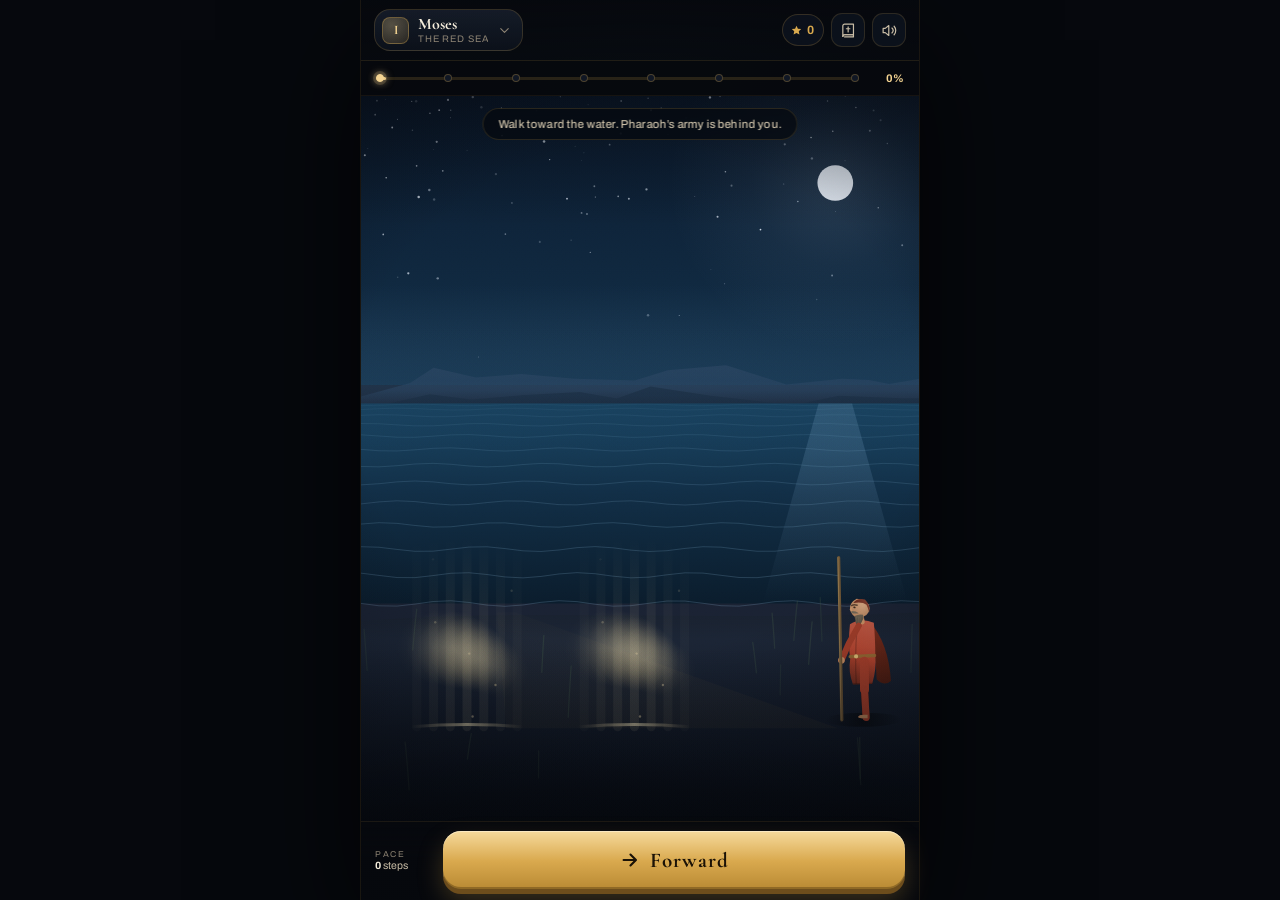
==== commit ee805745: "Shape the parted sea as real water walls, close the horizon seam, and seat the question sheet flush" ====
--- a/index.html
+++ b/index.html
@@ -483,7 +483,10 @@
      room under the buttons for a thumb. */
   overflow-y: auto;
   overscroll-behavior: contain;
-  padding-bottom: 14px;
+  /* The card is a bottom sheet: it should meet the screen edge, otherwise the
+     Forward button underneath peeks out below it. The card's own padding already
+     clears the home indicator. */
+  padding-bottom: 0;
   /* Dim the scene a little so the card reads, but leave it sharp: a blur here
      turned the whole painting to fog and hid the gate the card is asking about. */
   background: linear-gradient(180deg, rgba(3, 5, 9, .05) 0%, rgba(3, 5, 9, .3) 46%, rgba(3, 5, 9, .6) 100%);
@@ -2413,24 +2416,33 @@
 
     // the bank's top edge stays below the waterline, so the sea is never cut
     // by a hard diagonal at the edge of the frame
+    const bankPath = function () {
+      ctx.beginPath();
+      ctx.moveTo(0, h);
+      ctx.lineTo(0, y0 + h * 0.024);
+      ctx.bezierCurveTo(w * 0.3, y0 + h * 0.006, w * 0.66, y0 + h * 0.026, w, y0 + h * 0.012);
+      ctx.lineTo(w, h);
+      ctx.closePath();
+    };
+
     const g = ctx.createLinearGradient(0, y0, 0, h);
     g.addColorStop(0, top);
     g.addColorStop(1, bottom);
     ctx.fillStyle = g;
-    ctx.beginPath();
-    ctx.moveTo(0, h);
-    ctx.lineTo(0, y0 + h * 0.024);
-    ctx.bezierCurveTo(w * 0.3, y0 + h * 0.006, w * 0.66, y0 + h * 0.026, w, y0 + h * 0.012);
-    ctx.lineTo(w, h);
-    ctx.closePath();
+    bankPath();
     ctx.fill();
 
-    // a soft band of shadow where the bank meets the water
+    // A soft band of shadow where the bank meets the water, clipped to the bank so
+    // it never darkens the strip of ground above its top edge.
+    ctx.save();
+    bankPath();
+    ctx.clip();
     const shade = ctx.createLinearGradient(0, y0, 0, y0 + h * 0.05);
     shade.addColorStop(0, 'rgba(0,0,0,.22)');
     shade.addColorStop(1, 'rgba(0,0,0,0)');
     ctx.fillStyle = shade;
     ctx.fillRect(0, y0, w, h * 0.05);
+    ctx.restore();
 
     if (!road) return;
     const rg = ctx.createLinearGradient(0, y0, 0, h);
@@ -2554,9 +2566,13 @@
       const halfTop = w * 0.003 + w * 0.008 * open;
       const halfBot = w * 0.003 + w * 0.10 * open;
 
+      // The dry corridor: sand, darker and cooler with distance. A hard-edged
+      // gradient here read as a tent pitched in the sea, so the bed is warm near
+      // the viewer and broken up with grit and a wet sheen along the wall feet.
       const floor = ctx.createLinearGradient(0, seaTop, 0, farY);
-      floor.addColorStop(0, 'rgba(88,72,52,.92)');
-      floor.addColorStop(1, 'rgba(50,40,30,.98)');
+      floor.addColorStop(0, 'rgba(74,62,48,.96)');
+      floor.addColorStop(0.55, 'rgba(96,80,60,.97)');
+      floor.addColorStop(1, 'rgba(122,102,76,.98)');
       ctx.fillStyle = floor;
       ctx.beginPath();
       ctx.moveTo(axis - halfTop, seaTop);
@@ -2565,6 +2581,37 @@
       ctx.lineTo(axis - halfBot, farY);
       ctx.closePath();
       ctx.fill();
+
+      // grit and pebbles on the bed, denser and larger toward the viewer
+      const gr = rng(417);
+      for (let i = 0; i < 90; i++) {
+        const f = Math.pow(gr(), 0.55);
+        const y = lerp(seaTop, farY, f);
+        const half = lerp(halfTop, halfBot, f);
+        const x = axis + (gr() * 2 - 1) * half * 0.94;
+        const rr = (0.5 + gr() * 1.9) * (0.4 + f * 0.9) * open;
+        ctx.fillStyle = gr() > 0.5
+          ? 'rgba(38,30,22,' + (0.34 * open) + ')'
+          : 'rgba(196,172,132,' + (0.20 * open) + ')';
+        ctx.beginPath();
+        ctx.ellipse(x, y, rr, rr * 0.55, 0, 0, Math.PI * 2);
+        ctx.fill();
+      }
+
+      // damp shadow where each wall meets the bed
+      [-1, 1].forEach(function (side) {
+        const edge = ctx.createLinearGradient(axis + side * halfBot * 0.62, 0, axis + side * halfBot, 0);
+        edge.addColorStop(0, 'rgba(18,32,44,0)');
+        edge.addColorStop(1, 'rgba(18,32,44,.55)');
+        ctx.fillStyle = edge;
+        ctx.beginPath();
+        ctx.moveTo(axis + side * halfTop * 0.62, seaTop);
+        ctx.lineTo(axis + side * halfTop, seaTop);
+        ctx.lineTo(axis + side * halfBot, farY);
+        ctx.lineTo(axis + side * halfBot * 0.62, farY);
+        ctx.closePath();
+        ctx.fill();
+      });
 
       const sheen = ctx.createLinearGradient(0, seaTop, 0, farY);
       sheen.addColorStop(0, 'rgba(162,200,222,.22)');
@@ -2603,21 +2650,25 @@
         wg.addColorStop(0.28, 'rgba(86,156,196,.76)');
         wg.addColorStop(0.72, 'rgba(44,104,142,.86)');
         wg.addColorStop(1, 'rgba(24,66,98,.92)');
+        // The heap of water reaches from the cut edge outward across the sea,
+        // tallest at the cut and settling back to the surface further out. Filling
+        // only a narrow strip here made the sea read as two painted columns.
+        // A wall, not a hill: the top stays near crest height across a short span
+        // and then drops steeply back into the sea at its outer shoulder.
+        const outerAt = function (k) { return face(0) + side * w * (0.012 + 0.15 * k); };
+        const outerY = function (k) {
+          const shoulder = 0.78;
+          if (k <= shoulder) return crestAt(0) + Math.sin(k * 9 + side) * h * 0.004 * open;
+          const q = (k - shoulder) / (1 - shoulder);
+          return lerp(crestAt(0), seaTop + h * 0.004, q * q);
+        };
+
         ctx.fillStyle = wg;
         ctx.beginPath();
         ctx.moveTo(face(1), farY);
-        for (let k = 1; k >= 0; k -= 0.05) {
-          const f = k;
-          ctx.lineTo(face(f), lerp(seaTop, crestAt(f), 1));
-        }
-        // across the top of the wall, away from the corridor: the wall stays
-        // tall as it recedes, with only a shallow undulation along the crest
-        const topY = crestAt(1);
-        for (let k = 0; k <= 1; k += 0.1) {
-          const undulate = Math.sin(k * 6 + side + t * 0.7) * h * 0.006 * open;
-          ctx.lineTo(face(k) + side * w * (0.018 + 0.062 * k), topY + undulate);
-        }
-        ctx.lineTo(face(1) + side * w * 0.08, farY);
+        for (let k = 1; k >= 0; k -= 0.04) ctx.lineTo(face(k), crestAt(k));
+        for (let k = 0; k <= 1; k += 0.04) ctx.lineTo(outerAt(k), outerY(k));
+        ctx.lineTo(outerAt(1), farY);
         ctx.closePath();
         ctx.fill();
 
@@ -3416,6 +3467,13 @@
     draw: function (ctx, w, h, stage, progress, miracle, time) {
       const hy = h * HORIZON;
       sky(ctx, w, h, stage);
+
+      // Base land colour under everything below the horizon. Each scene paints its
+      // own ground, but their shapes do not always meet, and any sliver they leave
+      // bare showed the transparent canvas as a black seam.
+      ctx.fillStyle = stage.palette.land;
+      ctx.fillRect(0, hy - 1, w, h - hy + 1);
+
       const fn = DRAW[stage.scene] || redSea;
       fn(ctx, w, h, hy, progress, miracle, time);
 
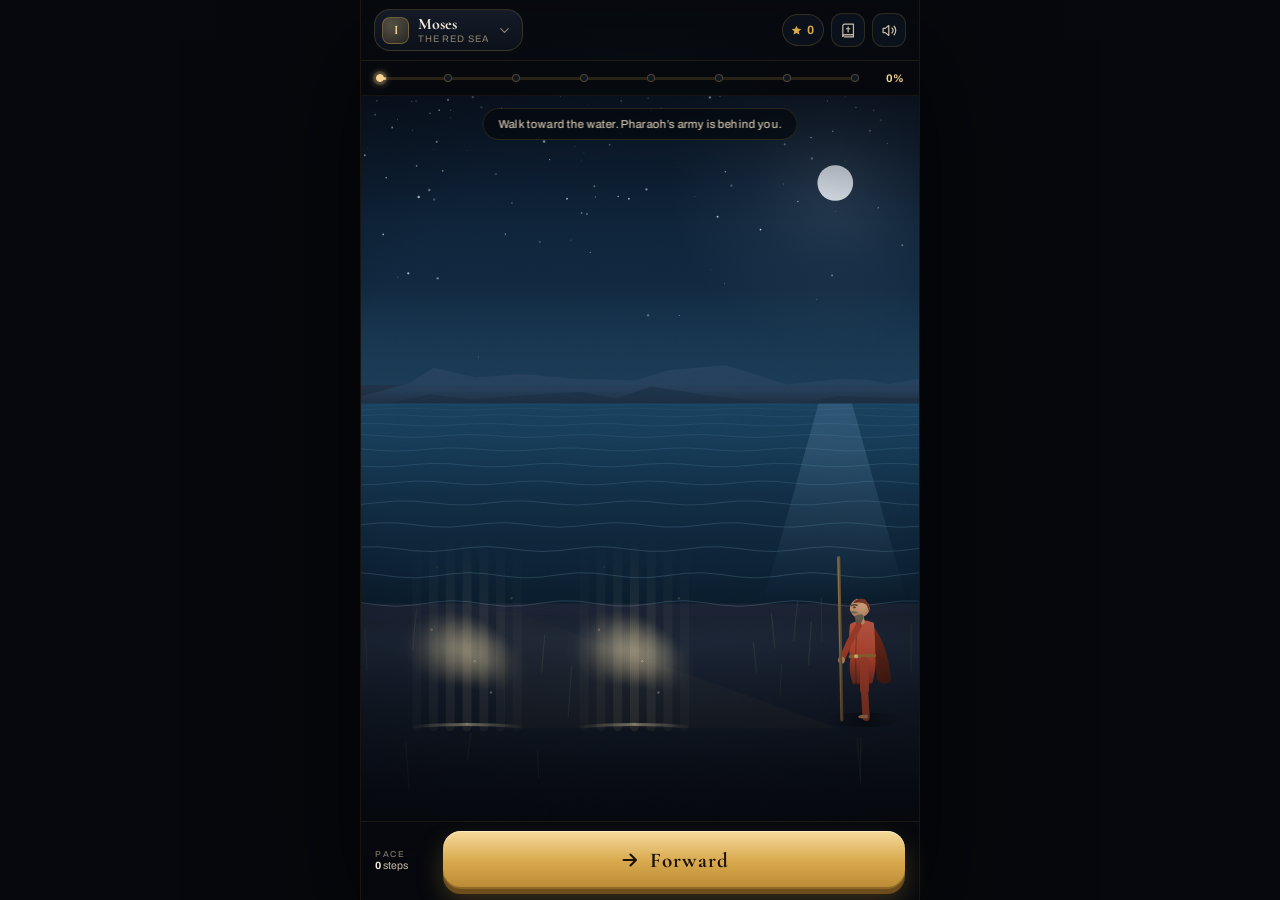
==== commit e467714f: "Stand the parted sea up as walls of water in correct perspective The crest was anchored to the horiz" ====
--- a/index.html
+++ b/index.html
@@ -2561,147 +2561,164 @@
     if (open > 0.01) {
       const axis = w * AXIS_X;
 
-      // The corridor crosses the sea only, from the far shore to the water's edge.
-      // Beyond that the dry road on the bank takes over.
-      const halfTop = w * 0.003 + w * 0.008 * open;
-      const halfBot = w * 0.003 + w * 0.10 * open;
-
-      // The dry corridor: sand, darker and cooler with distance. A hard-edged
-      // gradient here read as a tent pitched in the sea, so the bed is warm near
-      // the viewer and broken up with grit and a wet sheen along the wall feet.
+      // Corridor width, in screen units, at the far shore (k = 0) and at the
+      // near water's edge (k = 1). The sea is a plane receding to the horizon,
+      // so everything about the cut scales with k.
+      const halfAt = function (k) {
+        return w * (0.004 + 0.070 * Math.pow(k, 1.45)) * open;
+      };
+
+      // The dry bed. Warm sand near the viewer, cooler with distance.
       const floor = ctx.createLinearGradient(0, seaTop, 0, farY);
-      floor.addColorStop(0, 'rgba(74,62,48,.96)');
-      floor.addColorStop(0.55, 'rgba(96,80,60,.97)');
-      floor.addColorStop(1, 'rgba(122,102,76,.98)');
+      floor.addColorStop(0, 'rgba(46,44,44,.97)');
+      floor.addColorStop(0.5, 'rgba(70,62,52,.97)');
+      floor.addColorStop(1, 'rgba(92,78,62,.98)');
       ctx.fillStyle = floor;
       ctx.beginPath();
-      ctx.moveTo(axis - halfTop, seaTop);
-      ctx.lineTo(axis + halfTop, seaTop);
-      ctx.lineTo(axis + halfBot, farY);
-      ctx.lineTo(axis - halfBot, farY);
+      ctx.moveTo(axis - halfAt(0), seaTop);
+      ctx.lineTo(axis + halfAt(0), seaTop);
+      ctx.lineTo(axis + halfAt(1), farY);
+      ctx.lineTo(axis - halfAt(1), farY);
       ctx.closePath();
       ctx.fill();
 
       // grit and pebbles on the bed, denser and larger toward the viewer
       const gr = rng(417);
-      for (let i = 0; i < 90; i++) {
-        const f = Math.pow(gr(), 0.55);
+      for (let i = 0; i < 110; i++) {
+        const f = Math.pow(gr(), 0.5);
         const y = lerp(seaTop, farY, f);
-        const half = lerp(halfTop, halfBot, f);
+        const half = halfAt(f);
         const x = axis + (gr() * 2 - 1) * half * 0.94;
-        const rr = (0.5 + gr() * 1.9) * (0.4 + f * 0.9) * open;
-        ctx.fillStyle = gr() > 0.5
-          ? 'rgba(38,30,22,' + (0.34 * open) + ')'
-          : 'rgba(196,172,132,' + (0.20 * open) + ')';
+        const rr = (0.4 + gr() * 2.0) * (0.25 + f * 1.15) * open;
+        ctx.fillStyle = gr() > 0.45
+          ? 'rgba(34,26,19,' + (0.36 * open) + ')'
+          : 'rgba(206,182,142,' + (0.22 * open) + ')';
         ctx.beginPath();
-        ctx.ellipse(x, y, rr, rr * 0.55, 0, 0, Math.PI * 2);
+        ctx.ellipse(x, y, rr, rr * 0.5, 0, 0, Math.PI * 2);
         ctx.fill();
       }
 
-      // damp shadow where each wall meets the bed
+      // Damp sand right under each wall foot.
       [-1, 1].forEach(function (side) {
-        const edge = ctx.createLinearGradient(axis + side * halfBot * 0.62, 0, axis + side * halfBot, 0);
-        edge.addColorStop(0, 'rgba(18,32,44,0)');
-        edge.addColorStop(1, 'rgba(18,32,44,.55)');
+        const e0 = axis + side * halfAt(0.35) * 0.55;
+        const e1 = axis + side * halfAt(1) * 0.62;
+        const edge = ctx.createLinearGradient(e0, 0, e1, 0);
+        edge.addColorStop(0, 'rgba(16,30,42,0)');
+        edge.addColorStop(1, 'rgba(16,30,42,.5)');
         ctx.fillStyle = edge;
         ctx.beginPath();
-        ctx.moveTo(axis + side * halfTop * 0.62, seaTop);
-        ctx.lineTo(axis + side * halfTop, seaTop);
-        ctx.lineTo(axis + side * halfBot, farY);
-        ctx.lineTo(axis + side * halfBot * 0.62, farY);
+        ctx.moveTo(axis + side * halfAt(0) * 0.55, seaTop);
+        ctx.lineTo(axis + side * halfAt(0), seaTop);
+        ctx.lineTo(axis + side * halfAt(1), farY);
+        ctx.lineTo(axis + side * halfAt(1) * 0.62, farY);
         ctx.closePath();
         ctx.fill();
       });
-
-      const sheen = ctx.createLinearGradient(0, seaTop, 0, farY);
-      sheen.addColorStop(0, 'rgba(162,200,222,.22)');
-      sheen.addColorStop(1, 'rgba(162,200,222,0)');
-      ctx.fillStyle = sheen;
-      ctx.beginPath();
-      ctx.moveTo(axis - halfTop * 0.6, seaTop);
-      ctx.lineTo(axis + halfTop * 0.6, seaTop);
-      ctx.lineTo(axis + halfBot * 0.5, farY);
-      ctx.lineTo(axis - halfBot * 0.5, farY);
-      ctx.closePath();
-      ctx.fill();
-
+      // ═══ The two walls of water ═══
+      // Each side is a wall of water standing beside the road: its foot on the sea's own receding surface
+      // (seaTop far away, farY near), its crest a line of constant height above that foot, so the crest
+      // converges toward the vanishing point — low at the far shore, tall near the viewer. The mass reaches a
+      // little way out over the sea and then fades into it, which is what keeps it from looking like a slab
+      // dropped into the water.
       [-1, 1].forEach(function (side) {
-        const xTop = axis + side * halfTop;
-        const xBot = axis + side * halfBot;
-        const wobble = Math.sin(t * 0.8 + side) * h * 0.004 * open;
-
-        // inner face of the wall: a smooth curve bulging into the corridor
-        const face = function (f) {
-          // f runs 0 at the far shore to 1 at the near water's edge
-          return xTop + side * (halfBot - halfTop) * f
-                 + side * Math.sin(f * Math.PI) * w * 0.012 * open;
+        const sway = Math.sin(t * 0.75 + side * 1.4) * h * 0.003 * open;
+
+        const footY = function (k) { return lerp(seaTop, farY, k); };
+        const innerX = function (k) { return axis + side * halfAt(k); };
+        const crestY = function (k) {
+          const jag = (Math.sin(k * 5.5 + t * 0.9 + side * 2.1) * h * 0.009
+                     + Math.sin(k * 15 + t * 1.6) * h * 0.0035
+                     + Math.sin(k * 33 + t * 2.4) * h * 0.0015) * open;
+          return lerp(h * 0.400, h * 0.255, k) + jag + sway * k;
         };
-
-        // crest: the same curve, lifted by a height that grows toward the viewer
-        const crestAt = function (f) {
-          const rise = h * (0.085 + 0.055 * f) * open;
-          const jag = Math.sin(f * 11 + t * 1.1 + side * 2) * h * 0.009 * open
-                    + Math.sin(f * 29 + t * 1.9) * h * 0.004 * open;
-          return seaTop - rise + jag + wobble * f;
+        const outerX = function (k) { return innerX(k) + side * w * (0.070 + 0.115 * k) * open; };
+
+        const body = function () {
+          ctx.beginPath();
+          for (let k = 0; k <= 1.001; k += 0.04) {
+            const px = innerX(k), py = crestY(k);
+            if (k === 0) ctx.moveTo(px, py); else ctx.lineTo(px, py);
+          }
+          for (let k = 0; k <= 1.001; k += 0.04) ctx.lineTo(outerX(k), crestY(k) + h * 0.004 * open);
+          for (let k = 1; k >= -0.001; k -= 0.04) ctx.lineTo(outerX(k), footY(k));
+          ctx.closePath();
         };
 
-        const wg = ctx.createLinearGradient(0, seaTop - h * 0.2 * open, 0, farY);
-        wg.addColorStop(0, 'rgba(170,220,244,.55)');
-        wg.addColorStop(0.28, 'rgba(86,156,196,.76)');
-        wg.addColorStop(0.72, 'rgba(44,104,142,.86)');
-        wg.addColorStop(1, 'rgba(24,66,98,.92)');
-        // The heap of water reaches from the cut edge outward across the sea,
-        // tallest at the cut and settling back to the surface further out. Filling
-        // only a narrow strip here made the sea read as two painted columns.
-        // A wall, not a hill: the top stays near crest height across a short span
-        // and then drops steeply back into the sea at its outer shoulder.
-        const outerAt = function (k) { return face(0) + side * w * (0.012 + 0.15 * k); };
-        const outerY = function (k) {
-          const shoulder = 0.78;
-          if (k <= shoulder) return crestAt(0) + Math.sin(k * 9 + side) * h * 0.004 * open;
-          const q = (k - shoulder) / (1 - shoulder);
-          return lerp(crestAt(0), seaTop + h * 0.004, q * q);
-        };
-
+        // Water in the sea's own colour, so it reads as the sea standing up.
+        const wg = ctx.createLinearGradient(0, h * 0.24, 0, farY);
+        wg.addColorStop(0, '#7cc3e2');
+        wg.addColorStop(0.12, '#57a6cc');
+        wg.addColorStop(0.42, '#3585ad');
+        wg.addColorStop(0.74, '#1e5f84');
+        wg.addColorStop(1, '#123f5b');
         ctx.fillStyle = wg;
+        body();
+        ctx.fill();
+
+        // The outer side turns away from the moon: fading it into the sea removes the hard cut that made
+        // the mass look like a box standing in the water.
+        const fade = ctx.createLinearGradient(innerX(0.55), 0, outerX(1), 0);
+        fade.addColorStop(0, 'rgba(9,32,50,0)');
+        fade.addColorStop(0.70, 'rgba(9,32,50,.18)');
+        fade.addColorStop(1, 'rgba(9,32,50,.62)');
+        ctx.fillStyle = fade;
+        body();
+        ctx.fill();
+
+        // The face beside the road turns from the moon as well, so it darkens toward the road.
+        const faceShade = ctx.createLinearGradient(innerX(0.55), 0, axis + side * w * 0.36, 0);
+        faceShade.addColorStop(0, 'rgba(5,20,34,.26)');
+        faceShade.addColorStop(1, 'rgba(5,20,34,0)');
+        ctx.fillStyle = faceShade;
+        body();
+        ctx.fill();
+
+        // Foam along the crest: the one bright line, so the eye reads it as water.
+        ctx.lineJoin = 'round';
         ctx.beginPath();
-        ctx.moveTo(face(1), farY);
-        for (let k = 1; k >= 0; k -= 0.04) ctx.lineTo(face(k), crestAt(k));
-        for (let k = 0; k <= 1; k += 0.04) ctx.lineTo(outerAt(k), outerY(k));
-        ctx.lineTo(outerAt(1), farY);
-        ctx.closePath();
-        ctx.fill();
-
-        // a lit rim along the crest, so the top edge catches the moon
-        ctx.strokeStyle = 'rgba(214,244,255,' + (0.55 * open) + ')';
-        ctx.lineWidth = 2;
-        ctx.beginPath();
-        for (let k = 0; k <= 1.001; k += 0.05) {
-          const px = face(k);
-          const py = crestAt(k);
+        for (let k = 0; k <= 1.001; k += 0.04) {
+          const px = innerX(k), py = crestY(k);
           if (k === 0) ctx.moveTo(px, py); else ctx.lineTo(px, py);
         }
+        ctx.strokeStyle = 'rgba(210,238,252,' + (0.26 * open) + ')';
+        ctx.lineWidth = 5;
         ctx.stroke();
-
-        // verticals of falling water on the inner face
+        ctx.strokeStyle = 'rgba(255,255,255,' + (0.66 * open) + ')';
+        ctx.lineWidth = 1.5;
+        ctx.stroke();
+
+        // Water sheeting down the face.
         const r = rng(side < 0 ? 501 : 502);
-        ctx.strokeStyle = 'rgba(222,246,255,' + (0.16 * open) + ')';
-        ctx.lineWidth = 1;
-        for (let i = 0; i < 14; i++) {
-          const f = r();
-          const sx = face(f) - side * r() * w * 0.01;
-          const top = crestAt(f) + h * 0.01;
-          const len = h * (0.03 + r() * 0.1) * open;
+        for (let i = 0; i < 44; i++) {
+          const k = r();
+          const sx = innerX(k) - side * r() * w * 0.085 * open;
+          const top = crestY(k) + h * 0.005;
+          const len = (footY(k) - top) * (0.12 + r() * 0.62);
+          ctx.strokeStyle = 'rgba(222,246,255,' + ((0.04 + r() * 0.15) * open) + ')';
+          ctx.lineWidth = 0.6 + r() * 1.1;
           ctx.beginPath();
           ctx.moveTo(sx, top);
           ctx.lineTo(sx, top + len);
           ctx.stroke();
         }
 
-        // foam where the wall meets the water at the foot of the corridor
-        ctx.fillStyle = 'rgba(206,240,255,' + (0.22 * open) + ')';
+        // A dark line where the water stands on the seabed.
+        ctx.strokeStyle = 'rgba(4,16,26,' + (0.38 * open) + ')';
+        ctx.lineWidth = 2;
         ctx.beginPath();
-        ctx.ellipse(face(1), farY - h * 0.003, w * 0.018, h * 0.006, 0, 0, Math.PI * 2);
+        for (let k = 0; k <= 1.001; k += 0.04) {
+          const px = innerX(k), py = footY(k);
+          if (k === 0) ctx.moveTo(px, py); else ctx.lineTo(px, py);
+        }
+        ctx.stroke();
+
+        // Spray where the water breaks at the near end of the road.
+        const spray = ctx.createRadialGradient(innerX(1), footY(1), 0, innerX(1), footY(1), w * 0.085);
+        spray.addColorStop(0, 'rgba(212,240,254,' + (0.26 * open) + ')');
+        spray.addColorStop(1, 'rgba(212,240,254,0)');
+        ctx.fillStyle = spray;
+        ctx.beginPath();
+        ctx.ellipse(innerX(1), footY(1), w * 0.085, h * 0.017, 0, 0, Math.PI * 2);
         ctx.fill();
       });
     }
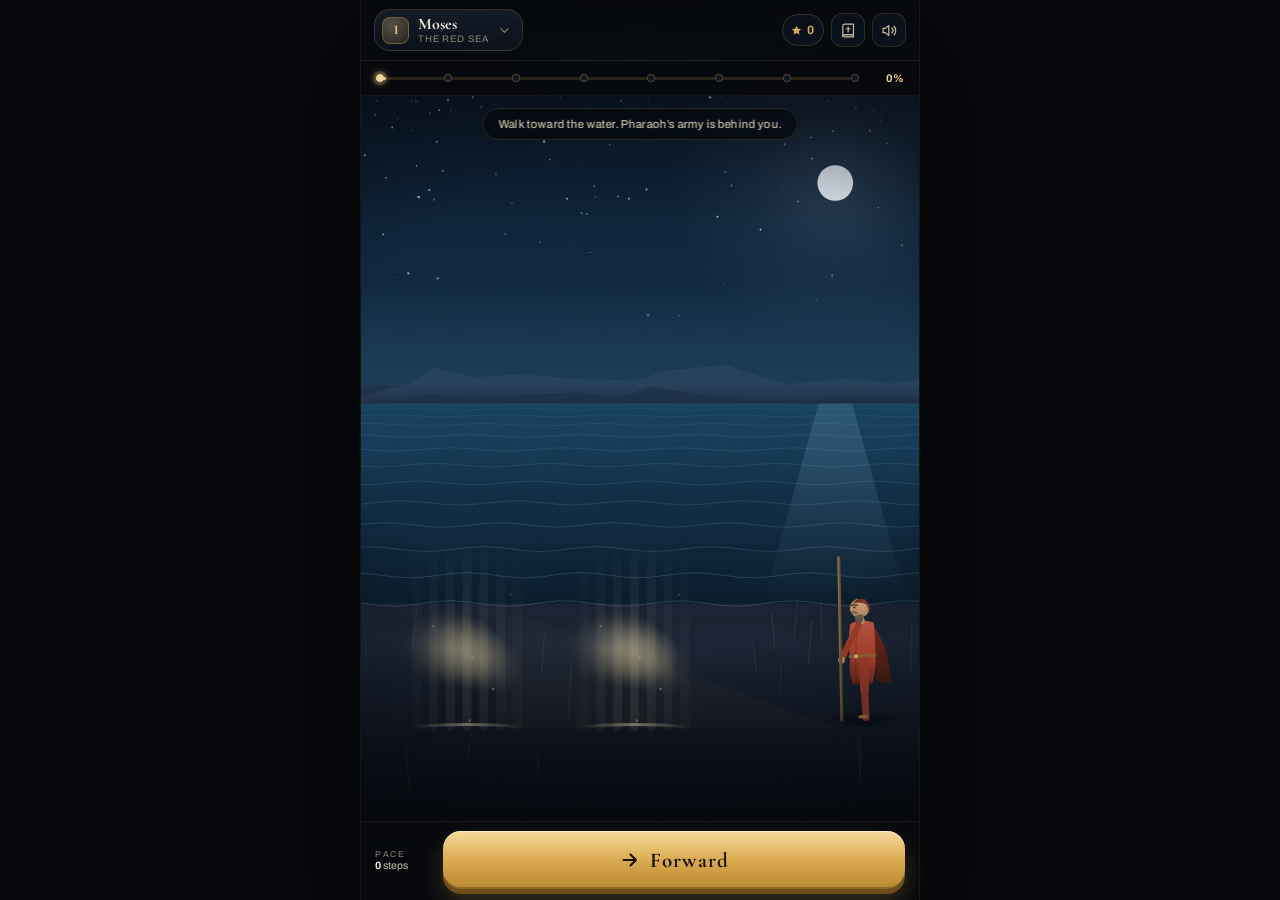
==== commit f93fd8ea: "Rename to Holy Walk and give it an angel icon The app is now Holy Walk everywhere it says its own na" ====
--- a/index.html
+++ b/index.html
@@ -3,12 +3,20 @@
 <head>
 <meta charset="UTF-8" />
 <meta name="viewport" content="width=device-width, initial-scale=1.0, viewport-fit=cover" />
-<meta name="theme-color" content="#07090f" />
-<meta name="description" content="Walk the path of the prophets: eight Bible journeys, each blocked by a question you must answer from the King James text before the miracle opens the way." />
+<meta name="theme-color" content="#06080d" />
+<meta name="description" content="Holy Walk — walk the path of the prophets: eight Bible journeys, each blocked by a question you must answer from the King James text before the miracle opens the way." />
 <meta name="apple-mobile-web-app-capable" content="yes" />
 <meta name="apple-mobile-web-app-status-bar-style" content="black-translucent" />
-<title>Path of the Prophets</title>
-<link rel="icon" href="data:image/svg+xml,%3Csvg xmlns='http://www.w3.org/2000/svg' viewBox='0 0 32 32'%3E%3Crect width='32' height='32' rx='7' fill='%2307090f'/%3E%3Cpath d='M16 5v22M11 11h10' stroke='%23d9a94e' stroke-width='2.2' stroke-linecap='round'/%3E%3Ccircle cx='16' cy='24' r='2.4' fill='%23f2d08a'/%3E%3C/svg%3E" />
+<meta name="apple-mobile-web-app-title" content="Holy Walk" />
+<meta name="application-name" content="Holy Walk" />
+<title>Holy Walk</title>
+<link rel="manifest" href="manifest.webmanifest" />
+<link rel="icon" href="assets/favicon.ico" sizes="16x16 32x32 48x48" />
+<link rel="icon" type="image/png" sizes="32x32" href="assets/icon-32.png" />
+<link rel="icon" type="image/svg+xml" href="assets/icon.svg" />
+<link rel="apple-touch-icon" sizes="180x180" href="assets/icon-180.png" />
+<meta name="msapplication-TileColor" content="#06080d" />
+<meta name="msapplication-TileImage" content="assets/icon-192.png" />
 <style>@font-face{font-family:'Cormorant Garamond';font-style:italic;font-weight:600;font-display:swap;src:url([data-uri]) format('woff2');}
 @font-face{font-family:'Cormorant Garamond';font-style:normal;font-weight:600;font-display:swap;src:url([data-uri]) format('woff2');}
 @font-face{font-family:'Cormorant Garamond';font-style:normal;font-weight:700;font-display:swap;src:url([data-uri]) format('woff2');}
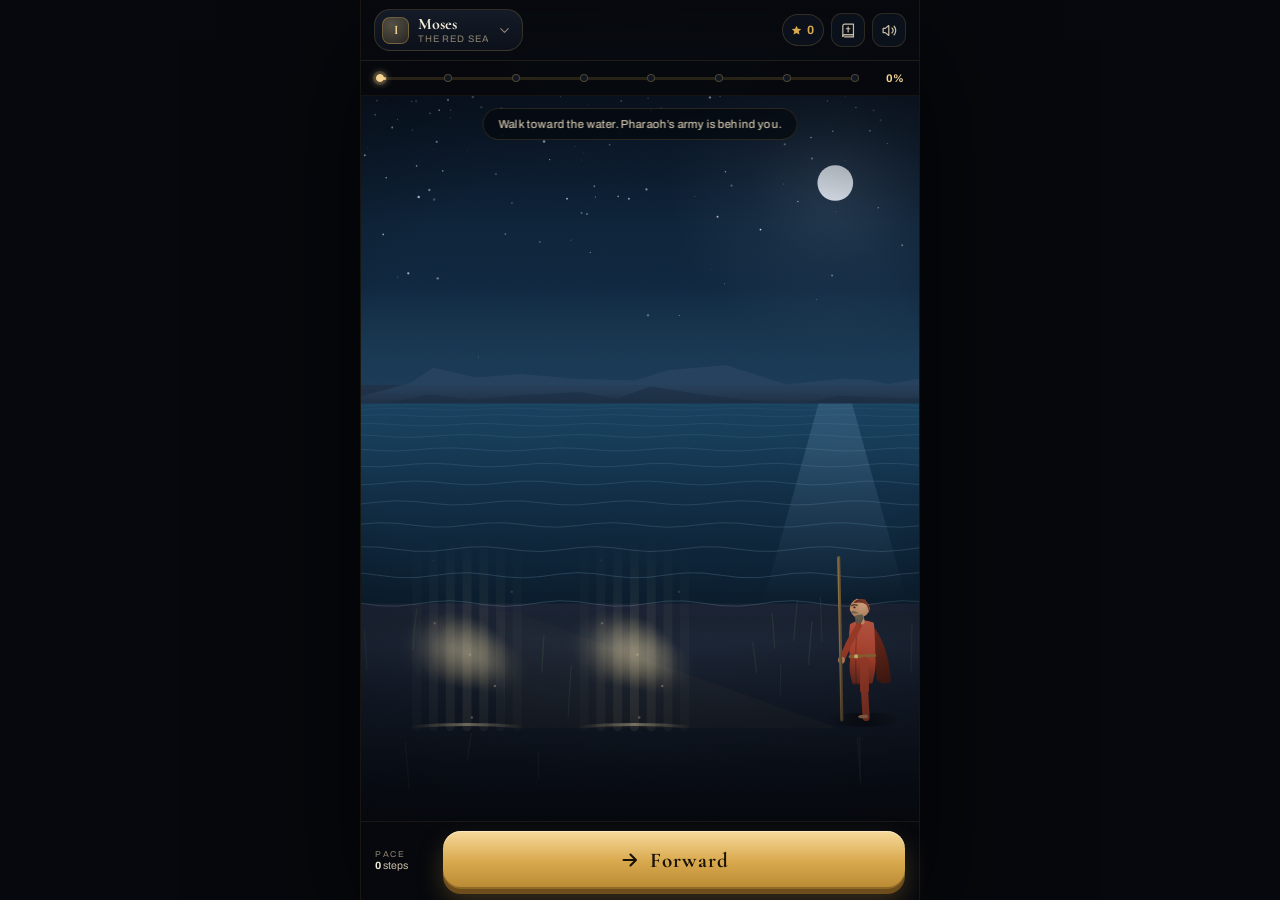
==== commit bc8aa23b: "Walk each prophet into the landmark at the end of the stage After the last answer the stage used to " ====
--- a/index.html
+++ b/index.html
@@ -2332,6 +2332,44 @@
     return lerp(START_X, END_X, clamp(progress, 0, 1));
   }
 
+  // The inverse: how much road must be covered to stand at screen x. The finale
+  // uses it to stop the pilgrim at the landmark's foot instead of walking past it.
+  function progressAtX(x) {
+    return clamp((START_X - x) / (START_X - END_X), 0, 1);
+  }
+
+  /* ── The finale ──────────────────────────────────────────────
+     Once every gate is answered the pilgrim does not stop at the end of the
+     road: he walks into the thing the scene is about. Each scene says where
+     that threshold is (x), how far he rises toward it (rise, as a fraction of
+     the height), how much he shrinks walking away (shrink), how far he fades
+     as he passes inside (fade), and how long the whole walk takes (dur).
+
+     rise is measured from GROUND up toward the horizon, so a scene whose
+     landmark sits at FAR_Y needs about 0.16, and the Red Sea corridor — which
+     runs all the way to the far shore — needs a full 0.40.
+     ═══════════════════════════════════════════════════════════ */
+  const FINALE = {
+    // up the dry corridor, between the walls, to the far shore
+    'red-sea': { x: AXIS_X, rise: 0.400, shrink: 0.58, fade: 0.10, dur: 3.2 },
+    // through the open door of the ark, out of the rain
+    'ark': { x: AXIS_X, rise: 0.160, shrink: 0.66, fade: 1.00, dur: 2.8 },
+    // through the gap where the wall stood
+    'jericho': { x: AXIS_X, rise: 0.150, shrink: 0.36, fade: 0.70, dur: 2.4 },
+    'elah': { x: AXIS_X, rise: 0.150, shrink: 0.34, fade: 0.55, dur: 2.4 },
+    'carmel': { x: AXIS_X, rise: 0.150, shrink: 0.34, fade: 0.55, dur: 2.4 },
+    // across the water toward the city on the far bank
+    'nineveh': { x: 0.20, rise: 0.150, shrink: 0.40, fade: 0.60, dur: 2.8 },
+    // into the mouth of the den
+    'den': { x: AXIS_X, rise: 0.150, shrink: 0.38, fade: 0.80, dur: 2.4 },
+    // across the Jordan to the far bank
+    'jordan': { x: AXIS_X, rise: 0.150, shrink: 0.36, fade: 0.55, dur: 2.8 },
+  };
+
+  function finaleFor(scene) {
+    return FINALE[scene] || null;
+  }
+
   /* ── Deterministic RNG (mulberry32) ── */
   function rng(seed) {
     let a = seed >>> 0;
@@ -3183,7 +3221,9 @@
     if (cityA > 0.02) {
       ctx.globalAlpha = cityA;
       const r = rng(131);
-      const bx = w * 0.86;
+      // The city sits on the far bank, ahead of the walker: he travels right to
+      // left, so Nineveh has to rise on the left or he would walk away from it.
+      const bx = w * 0.17;
       const by = hy + h * 0.01;
       for (let i = 0; i < 14; i++) {
         const bw = w * (0.016 + r() * 0.028);
@@ -3192,7 +3232,7 @@
         bg.addColorStop(0, '#506472');
         bg.addColorStop(1, '#2b3943');
         ctx.fillStyle = bg;
-        ctx.fillRect(bx + (r() - 0.5) * w * 0.26, by - bh, bw, bh);
+        ctx.fillRect(bx + (r() - 0.5) * w * 0.22, by - bh, bw, bh);
       }
       ctx.globalAlpha = 1;
     }
@@ -3485,6 +3525,8 @@
     FAR_Y: FAR_Y,
     GROUND: GROUND,
     pilgrimX: pilgrimX,
+    progressAtX: progressAtX,
+    finaleFor: finaleFor,
     START_X: START_X,
     END_X: END_X,
     GATE_X: GATE_X,
@@ -3552,6 +3594,11 @@
     dust: [],
     sparks: [],
     stepAcc: 0,
+    // The finale: 0 while he is still on the road, 1 once he is inside the
+    // landmark. `finale` holds the geometry for the current scene.
+    finale: null,
+    finaleT: 0,
+    finaleOn: false,
     w: 0, h: 0, dpr: 1,
   };
 
@@ -4099,6 +4146,16 @@
       }
     }
 
+    // The finale walk: the pilgrim leaves the road and goes into the landmark.
+    // It runs after the miracle has opened, so the way is clear before he moves.
+    if (state.finaleOn && !state.paused) {
+      state.finaleT = Math.min(1, state.finaleT + dt / state.finale.dur);
+      if (state.finaleT >= 1) {
+        state.finaleOn = false;
+        if (hooks.onFinaleDone) hooks.onFinaleDone();
+      }
+    }
+
     if (!state.paused) stepParticles(dt);
 
     // The camera eases up when a question sheet covers the bottom of the scene,
@@ -4123,9 +4180,34 @@
     // Big enough to read the gait on a phone. At 0.14 the figure was a speck and
     // all the walk-cycle work was invisible.
     const scale = Math.min(w, h) * 0.23;
-    const phase = state.time * (state.walking ? 7.4 : 0.75);
-    const px = w * Scenes.pilgrimX(state.progress);
-    drawPilgrim(px, groundY, scale, stage.figure, phase, state.walking, state.miracle);
+    // On the finale he is walking even though the road progress is not moving, so
+    // the gait has to be driven by the same flag the legs are drawn from.
+    const striding = state.walking || (state.finaleOn && state.finaleT > 0);
+    const phase = state.time * (striding ? 7.4 : 0.75);
+    let px = w * Scenes.pilgrimX(state.progress);
+    let py = groundY;
+    let pscale = scale;
+    let palpha = 1;
+
+    // On the finale he leaves the road: the walk takes him along the ground and
+    // up into the landmark at once, shrinking and fading as he goes in, so he
+    // reads as walking away from us rather than sliding along a flat line.
+    if (state.finaleT > 0 && state.finale) {
+      const f = state.finale;
+      const e = easeInOut(clamp(state.finaleT, 0, 1));
+      const fromX = w * Scenes.pilgrimX(state.progress);
+      px = lerp(fromX, w * f.x, e);
+      py = lerp(groundY, h * (Scenes.GROUND - f.rise), e);
+      pscale = scale * (1 - f.shrink * e);
+      // Hold him solid for the walk, then let him pass inside over the last
+      // stretch. Fading from the first frame made him evaporate in the road.
+      const into = clamp((state.finaleT - 0.58) / 0.42, 0, 1);
+      palpha = 1 - f.fade * into * into;
+    }
+
+    ctx.globalAlpha = Math.max(0, palpha);
+    drawPilgrim(px, py, pscale, stage.figure, phase, striding, state.miracle);
+    ctx.globalAlpha = 1;
     ctx.restore();
 
     // The strip the camera uncovered: continue the last drawn row downward, so the
@@ -4210,6 +4292,14 @@
     return false;
   }
 
+  /* Put the pilgrim straight at a point on the road, without walking there. Used
+     when a finished stage is reopened: he is already at the landmark. */
+  function placeAt(progress) {
+    state.progress = clamp(progress, 0, 1);
+    state.target = state.progress;
+    state.walking = false;
+  }
+
   /* When a question sheet covers the bottom of the scene, pull the ground line up
      by that many CSS pixels so the pilgrim stays in view while he is being asked. */
   function setLift(px) {
@@ -4218,6 +4308,19 @@
 
   function passGate(i) { state.gatesPassed[i] = true; }
   function miracle() { state.miracleActive = true; }
+
+  /* Send the pilgrim into the landmark. Called once the last gate is answered
+     and the miracle has opened; onFinaleDone fires when he has arrived. */
+  function beginFinale() {
+    const f = Scenes.finaleFor(state.stage && state.stage.scene);
+    if (!f) return false;
+    state.finale = f;
+    state.finaleT = 0;
+    state.finaleOn = true;
+    state.walking = false;
+    state.target = state.progress;
+    return true;
+  }
   function pause(on) { state.paused = on; }
 
   function reset() {
@@ -4227,6 +4330,9 @@
     state.miracle = 0;
     state.miracleActive = false;
     state.stepAcc = 0;
+    state.finale = null;
+    state.finaleT = 0;
+    state.finaleOn = false;
     if (state.stage) state.gatesPassed = state.stage.gates.map(function () { return false; });
   }
 
@@ -4241,7 +4347,9 @@
   return {
     init: init, load: load, walkTo: walkTo, stride: stride, passGate: passGate,
     miracle: miracle, reset: reset, pause: pause, nextGate: nextGate,
+    beginFinale: beginFinale, placeAt: placeAt,
     get progress() { return state.progress; },
+    get finaleT() { return state.finaleT; },
     setLift: setLift,
     get walking() { return state.walking; },
     get miracleLevel() { return state.miracle; },
@@ -4410,6 +4518,9 @@
     busy: false,           // true while a card is up or walking
     complete: false,
     lastSlot: -1,          // slot the right answer used last, so it can move
+    // Set while a finished stage replays its arrival, so the completion card can
+    // be held back until the walk into the landmark is actually done.
+    awaitingArrival: false,
   };
 
   let bible = { tab: 'read', view: 'chapters', book: null, chapter: 1, highlight: 0 };
@@ -4535,6 +4646,7 @@
     app.complete = false;
     app.busy = false;
     app.gateIndex = 0;
+    app.awaitingArrival = false;
 
     const stage = STAGES[i];
     Engine.load(stage);
@@ -4565,11 +4677,22 @@
     hideCard('complete');
 
     if (stageDone(i) && !options.replay) {
-      Engine.walkTo(1);
-      Engine.miracle();
+      // He is already at the landmark, not at the far end of the road, so put him
+      // where the finale starts and let it carry him in. Walking to 1 first sent
+      // him past the ark and then dragged him back to it.
+      const fin = Scenes.finaleFor(stage.scene);
+      app.awaitingArrival = !!fin;
+      if (fin) {
+        Engine.placeAt(Scenes.progressAtX(fin.x));
+        Engine.miracle();
+        setTimeout(() => Engine.beginFinale(), 700);
+      } else {
+        Engine.walkTo(1);
+        Engine.miracle();
+      }
       app.complete = true;
       caption('This journey is already walked. Tap Forward to walk it again.', true);
-      setTimeout(() => showComplete(true), 1400);
+      if (!fin) setTimeout(() => showComplete(true), 2200);
     } else {
       caption(stage.intro);
     }
@@ -4589,6 +4712,8 @@
 
   function step() {
     if (app.busy || app.complete) return;
+    // The finale walk is not steerable: he is already on his way in.
+    if (Engine.finaleT > 0) return;
     const stage = STAGES[app.stageIndex];
     const { at, gate } = forwardTarget();
 
@@ -4874,14 +4999,16 @@
     const stage = STAGES[app.stageIndex];
     const allSolved = stage.gates.every((_, i) => solved[i]);
 
-    app.busy = false;
+    // On the last gate the rest of the stage is a cutscene: lock the controls so
+    // a tap cannot skip past the walk into the landmark.
+    app.busy = allSolved;
 
     if (allSolved) {
       caption(stage.miracle, true);
-      setTimeout(() => {
-        Engine.walkTo(1);
-        Engine.miracle();
-      }, 420);
+      // The miracle opens the way first; when it has finished, onMiracleDone
+      // sends him walking into it. Doing it in that order means he never walks
+      // through water that is still parting or a wall that is still falling.
+      setTimeout(() => Engine.miracle(), 420);
     } else {
       caption('The way is open. Walk on.');
     }
@@ -5313,7 +5440,17 @@
         }
       },
       onMiracleDone: () => {
-        setTimeout(() => finishStage(), 500);
+        // The way is open. Now he walks into it. If a scene has no finale
+        // geometry, fall back to the old behaviour and finish the stage.
+        if (!Engine.beginFinale()) setTimeout(() => finishStage(), 700);
+      },
+      onFinaleDone: () => {
+        if (app.awaitingArrival) {
+          app.awaitingArrival = false;
+          setTimeout(() => showComplete(true), 500);
+          return;
+        }
+        setTimeout(() => finishStage(), 600);
       },
     });
 
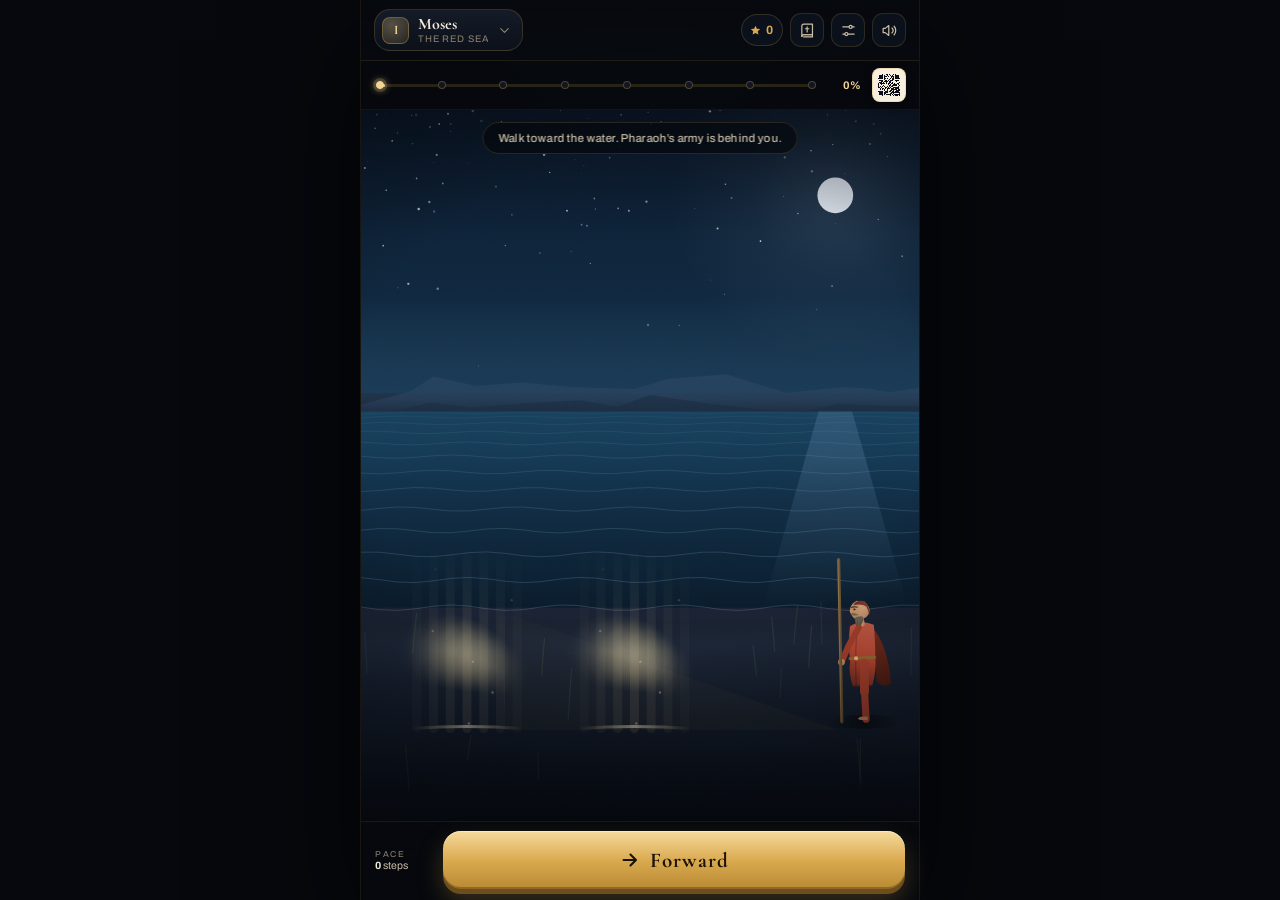
==== commit 20b47f1b: "Fix the question card in landscape and finish settings The card was unreadable on a phone turned sid" ====
--- a/index.html
+++ b/index.html
@@ -119,13 +119,17 @@
 }
 
 /* On wide screens the scene is a tall painting, not a strip: hold it to a
-   column and let the background carry the rest of the page. */
-@media (min-aspect-ratio: 3/4) {
+   column and let the background carry the rest of the page. Height matters too —
+   a phone turned sideways is wide but short, and squeezing the game into a
+   240px strip there makes the question card unreadable. */
+@media (min-aspect-ratio: 3/4) and (min-height: 600px) {
   #app {
-    left: 50%;
-    right: auto;
-    width: min(100vw, calc(100vh * 0.62));
-    transform: translateX(-50%);
+    /* margin, not a transform: a transformed #app becomes the containing block
+       for the fixed overlays, which would then be trapped inside this column. */
+    left: 0;
+    right: 0;
+    width: min(100%, calc(100vh * 0.62));
+    margin: 0 auto;
     box-shadow: 0 0 0 1px rgba(217, 169, 78, .1), 0 40px 120px rgba(0, 0, 0, .7);
   }
 }
@@ -252,6 +256,58 @@
 #sound-btn[aria-pressed="false"] .ico-on { display: none; }
 #sound-btn[aria-pressed="false"] .ico-off { display: block; }
 #sound-btn[aria-pressed="false"] { color: var(--parch-mute); }
+
+/* ── Share QR in the progress row ────────────────────────────────── */
+.qr-btn {
+  position: relative;
+  display: grid;
+  place-items: center;
+  width: 34px;
+  height: 34px;
+  flex: none;
+  margin: -4px -2px -4px 0;
+  padding: 3px;
+  border-radius: 8px;
+  border: 1px solid rgba(217, 169, 78, .3);
+  background: #f6efdd;
+  transition: transform .14s var(--ease);
+  box-shadow: 0 2px 9px rgba(0, 0, 0, .45);
+}
+.qr-btn:active { transform: scale(.93); }
+.qr-svg { display: block; width: 100%; height: 100%; }
+.qr-svg svg { display: block; width: 100%; height: 100%; }
+/* The QR modules are filled squares, not line icons: undo the global
+   stroke-only icon rule so the code actually draws. */
+.qr-svg svg path,
+.share-qr svg path { fill: #0a0e17; stroke: none; }
+
+/* A hint under the code, shown on hover or first focus */
+.qr-tip {
+  position: absolute;
+  top: calc(100% + 8px);
+  right: 0;
+  z-index: 5;
+  padding: 4px 8px;
+  border-radius: 7px;
+  background: rgba(10, 14, 23, .97);
+  border: 1px solid rgba(217, 169, 78, .28);
+  color: var(--parch);
+  font-size: 10px;
+  letter-spacing: .04em;
+  white-space: nowrap;
+  opacity: 0;
+  pointer-events: none;
+  transform: translateY(-3px);
+  transition: opacity .18s var(--ease), transform .18s var(--ease);
+}
+.qr-btn:hover .qr-tip,
+.qr-btn:focus-visible .qr-tip { opacity: 1; transform: translateY(0); }
+
+@media (max-width: 359px) {
+  .hud-actions { gap: 5px; }
+  .icon-btn { width: 31px; height: 31px; }
+  .streak { padding: 0 7px 0 6px; }
+}
 
 /* ═══════════════════════════════════════════════════════════════════
    Path track
@@ -483,14 +539,19 @@
   inset: 0;
   z-index: 60;
   display: flex;
-  align-items: flex-end;
-  justify-content: center;
+  /* A column, so the card's own margin-top:auto can pin it to the bottom when it
+     fits and collapse to zero when it does not. A row with align-items:flex-end
+     pushed a tall card off the top edge, where scrolling could not reach it. */
+  flex-direction: column;
+  align-items: center;
+  justify-content: flex-start;
   padding: 0;
   /* A long question plus its answers and the Continue button can run past the
      bottom of a small phone. Scroll the sheet rather than cut it off, and leave
      room under the buttons for a thumb. */
   overflow-y: auto;
   overscroll-behavior: contain;
+  -webkit-overflow-scrolling: touch;
   /* The card is a bottom sheet: it should meet the screen edge, otherwise the
      Forward button underneath peeks out below it. The card's own padding already
      clears the home indicator. */
@@ -527,7 +588,10 @@
 }
 
 @media (min-width: 640px) {
-  .overlay { align-items: center; padding: 22px; }
+  /* "safe" keeps the card centered when it fits, but falls back to the top edge
+     when it is taller than the screen — a plain center hides the first line of a
+     long question in landscape, above the scrollable area. */
+  .overlay { justify-content: safe center; padding: 22px; }
   .card {
     border-radius: var(--r-xl);
     border-bottom: 1px solid rgba(217, 169, 78, .2);
@@ -760,7 +824,7 @@
 /* Sheets sit above the HUD and the progress rail. The rail is deliberately raised
    above the question card, but a full sheet that scrolls to the top would collide
    with it, so sheets get their own layer on top of both. */
-.sheet-overlay { align-items: flex-end; padding: 0; z-index: 70; }
+.sheet-overlay { justify-content: flex-end; padding: 0; z-index: 70; }
 
 .sheet {
   display: flex;
@@ -813,6 +877,130 @@
 }
 .sheet-body::-webkit-scrollbar { width: 5px; }
 .sheet-body::-webkit-scrollbar-thumb { background: rgba(217, 169, 78, .22); border-radius: 9px; }
+
+/* ══ Settings ══ */
+.settings-body { display: flex; flex-direction: column; gap: 2px; }
+
+.set-row {
+  display: flex;
+  align-items: center;
+  gap: 14px;
+  width: 100%;
+  padding: 13px 12px;
+  border-radius: var(--r-md);
+  border: 1px solid rgba(217, 169, 78, .1);
+  background: rgba(16, 23, 36, .5);
+  text-align: left;
+  cursor: pointer;
+}
+.set-row + .set-row { margin-top: 7px; }
+.set-plain { cursor: default; }
+
+.set-text { display: flex; flex-direction: column; gap: 2px; min-width: 0; flex: 1; }
+.set-name {
+  font-family: var(--serif);
+  font-size: 16px;
+  font-weight: 700;
+  color: var(--parch);
+  line-height: 1.15;
+}
+.set-note {
+  font-size: 11.5px;
+  line-height: 1.4;
+  color: var(--parch-mute);
+}
+
+/* A switch that reads as carved brass rather than a browser default */
+.set-switch {
+  appearance: none;
+  -webkit-appearance: none;
+  position: relative;
+  flex: none;
+  width: 46px;
+  height: 27px;
+  border-radius: 999px;
+  border: 1px solid rgba(201, 189, 166, .28);
+  background: rgba(10, 14, 23, .9);
+  cursor: pointer;
+  transition: background .18s var(--ease), border-color .18s var(--ease);
+}
+.set-switch::after {
+  content: '';
+  position: absolute;
+  top: 2px;
+  left: 2px;
+  width: 21px;
+  height: 21px;
+  border-radius: 50%;
+  background: linear-gradient(180deg, #6c7688, #454e5e);
+  transition: transform .18s var(--ease), background .18s var(--ease);
+}
+.set-switch:checked {
+  background: linear-gradient(180deg, rgba(217, 169, 78, .5), rgba(217, 169, 78, .3));
+  border-color: rgba(244, 212, 146, .6);
+}
+.set-switch:checked::after {
+  transform: translateX(19px);
+  background: linear-gradient(180deg, #f8e3b4, #d9a94e);
+}
+
+.set-share {
+  margin-top: 12px;
+  padding: 14px 12px;
+  border-radius: var(--r-md);
+  border: 1px solid rgba(217, 169, 78, .16);
+  background: rgba(16, 23, 36, .5);
+}
+.set-share-row { display: flex; align-items: center; gap: 13px; margin-top: 10px; }
+.share-qr {
+  display: block;
+  flex: none;
+  width: 92px;
+  height: 92px;
+  padding: 5px;
+  border-radius: 9px;
+  background: #f6efdd;
+  box-shadow: 0 3px 12px rgba(0, 0, 0, .4);
+}
+.share-qr svg { display: block; width: 100%; height: 100%; border-radius: 3px; }
+.set-share-text { min-width: 0; }
+.set-share-text p {
+  margin: 0 0 9px;
+  font-size: 12px;
+  line-height: 1.45;
+  color: var(--parch-dim);
+}
+.share-btn {
+  flex: none;
+  height: 38px;
+  padding: 0 16px;
+  border-radius: 11px;
+  font-size: 13px;
+}
+
+.reset-btn {
+  flex: none;
+  height: 38px;
+  padding: 0 14px;
+  border-radius: 11px;
+  font-size: 13px;
+  border-color: rgba(216, 106, 94, .34);
+  color: #e0a096;
+  background: rgba(120, 46, 40, .18);
+}
+.reset-btn.armed {
+  color: #ffd9d3;
+  border-color: rgba(216, 106, 94, .8);
+  background: rgba(150, 52, 44, .55);
+}
+
+.set-fine {
+  margin: 14px 2px 0;
+  font-size: 10.5px;
+  letter-spacing: .03em;
+  color: var(--parch-mute);
+  text-align: center;
+}
 
 /* ══ Stage list ══ */
 .stage-row {
@@ -1247,6 +1435,9 @@
       <button id="bible-btn" class="icon-btn" aria-haspopup="dialog" aria-label="Open the King James Bible">
         <svg viewBox="0 0 24 24" aria-hidden="true"><path d="M4 5.5A2.5 2.5 0 016.5 3H19v15H6.5A2.5 2.5 0 004 20.5z" /><path d="M4 20.5A2.5 2.5 0 016.5 18H19v3H6.5" /><path d="M11.5 7v7M9 9.5h5" /></svg>
       </button>
+      <button id="settings-btn" class="icon-btn" aria-haspopup="dialog" aria-label="Settings">
+        <svg viewBox="0 0 24 24" aria-hidden="true"><path d="M4 7h9M17 7h3M4 17h3M11 17h9" /><circle cx="15" cy="7" r="2.2" /><circle cx="9" cy="17" r="2.2" /></svg>
+      </button>
       <button id="sound-btn" class="icon-btn" aria-label="Toggle sound" aria-pressed="true">
         <svg viewBox="0 0 24 24" aria-hidden="true" class="ico-on"><path d="M11 5L6 9H3v6h3l5 4z" /><path d="M15.5 8.5a5 5 0 010 7M18.5 6a9 9 0 010 12" /></svg>
         <svg viewBox="0 0 24 24" aria-hidden="true" class="ico-off"><path d="M11 5L6 9H3v6h3l5 4z" /><path d="M16 9l5 6M21 9l-5 6" /></svg>
@@ -1261,6 +1452,10 @@
       <div class="track-nodes" id="track-nodes"></div>
     </div>
     <span class="track-pct" id="track-pct" aria-live="polite">0%</span>
+    <button id="qr-btn" class="qr-btn" aria-label="Share this app: show the link and a QR code">
+      <span class="qr-svg" id="qr-svg" aria-hidden="true"></span>
+      <span class="qr-tip">Scan to share</span>
+    </button>
   </div>
 
   <!-- ══ Scene ══ -->
@@ -1382,6 +1577,67 @@
       </div>
       <div class="sheet-body" id="bible-read"></div>
       <div class="sheet-body" id="bible-themes" hidden></div>
+    </div>
+  </div>
+
+  <!-- ══ Settings drawer ══ -->
+  <div class="overlay sheet-overlay" id="settings-overlay" role="dialog" aria-modal="true" aria-labelledby="set-title" hidden>
+    <div class="sheet">
+      <div class="sheet-head">
+        <div>
+          <span class="eyebrow">Sound, sharing, the road</span>
+          <h2 id="set-title">Settings</h2>
+        </div>
+        <button class="icon-btn close" id="settings-close" aria-label="Close settings">
+          <svg viewBox="0 0 24 24" aria-hidden="true"><path d="M6 6l12 12M18 6L6 18" /></svg>
+        </button>
+      </div>
+      <div class="sheet-body settings-body">
+
+        <label class="set-row" for="set-sound">
+          <span class="set-text">
+            <span class="set-name">Sound</span>
+            <span class="set-note">Music, footsteps and chimes</span>
+          </span>
+          <input type="checkbox" id="set-sound" class="set-switch" role="switch" />
+        </label>
+
+        <label class="set-row" for="set-voice">
+          <span class="set-text">
+            <span class="set-name">Read aloud</span>
+            <span class="set-note" id="set-voice-note">The narrator reads each question and answer</span>
+          </span>
+          <input type="checkbox" id="set-voice" class="set-switch" role="switch" />
+        </label>
+
+        <div class="set-share">
+          <span class="set-name">Share Holy Walk</span>
+          <div class="set-share-row">
+            <span class="share-qr" id="share-qr"></span>
+            <div class="set-share-text">
+              <p>Point a phone camera at the code, or send the link.</p>
+              <button class="btn-ghost share-btn" id="share-btn" type="button">Copy link</button>
+            </div>
+          </div>
+        </div>
+
+        <div class="set-row set-plain">
+          <span class="set-text">
+            <span class="set-name">Your journey</span>
+            <span class="set-note" id="set-progress">0 of 8 journeys walked</span>
+          </span>
+        </div>
+
+        <div class="set-row set-plain">
+          <span class="set-text">
+            <span class="set-name">Start over</span>
+            <span class="set-note">Clears every answer and returns to the first prophet</span>
+          </span>
+          <button class="btn-ghost reset-btn" id="reset-btn" type="button">Start over</button>
+        </div>
+
+        <p class="set-fine">Everything here works offline. Nothing leaves your phone.</p>
+      </div>
     </div>
   </div>
 
@@ -2290,6 +2546,453 @@
   };
 })();
 
+/* ---------- qr.js ---------- */
+/* ═══════════════════════════════════════════════════════════════════
+   QR — a small, complete QR encoder in plain JavaScript.
+
+   The app ships as one file and must work with no network at all, so the share
+   code cannot come from a CDN. This encodes a URL in byte mode at error-
+   correction level M, picks the smallest version that fits (1–10), and returns a
+   module matrix. Nothing here needs a DOM.
+
+   Follows ISO/IEC 18004: Reed–Solomon over GF(256), the standard interleaving
+   order, all eight masks with the penalty rules, and BCH-coded format/version info.
+   ═══════════════════════════════════════════════════════════════════ */
+
+const QR = (function () {
+  'use strict';
+
+  /* ── Galois field GF(256), primitive polynomial 0x11d ─────────────── */
+  const EXP = new Uint8Array(512);
+  const LOG = new Uint8Array(256);
+  (function build() {
+    let x = 1;
+    for (let i = 0; i < 255; i++) {
+      EXP[i] = x;
+      LOG[x] = i;
+      x <<= 1;
+      if (x & 0x100) x ^= 0x11d;
+    }
+    for (let i = 255; i < 512; i++) EXP[i] = EXP[i - 255];
+  })();
+
+  function gmul(a, b) {
+    if (a === 0 || b === 0) return 0;
+    return EXP[LOG[a] + LOG[b]];
+  }
+
+  function rsGenerator(deg) {
+    let poly = [1];
+    for (let i = 0; i < deg; i++) {
+      const next = new Array(poly.length + 1).fill(0);
+      for (let j = 0; j < poly.length; j++) {
+        next[j] ^= poly[j];
+        next[j + 1] ^= gmul(poly[j], EXP[i]);
+      }
+      poly = next;
+    }
+    return poly;
+  }
+
+  function rsEncode(data, ecLen) {
+    const gen = rsGenerator(ecLen);
+    const buf = data.concat(new Array(ecLen).fill(0));
+    for (let i = 0; i < data.length; i++) {
+      const factor = buf[i];
+      if (factor === 0) continue;
+      for (let j = 0; j < gen.length; j++) {
+        buf[i + j] ^= gmul(gen[j], factor);
+      }
+    }
+    return buf.slice(data.length);
+  }
+
+  /* ── Version tables ──────────────────────────────────────────────── */
+  // [total codewords, EC codewords per block, blocks group 1, data per block g1,
+  //  blocks group 2, data per block g2]  — level M, versions 1..10.
+  const VERSIONS = {
+    1:  [26, 10, 1, 16, 0, 0],
+    2:  [44, 16, 1, 28, 0, 0],
+    3:  [70, 26, 1, 44, 0, 0],
+    4:  [100, 18, 2, 32, 0, 0],
+    5:  [134, 24, 2, 43, 0, 0],
+    6:  [172, 16, 4, 27, 0, 0],
+    7:  [196, 18, 4, 31, 0, 0],
+    8:  [242, 22, 2, 38, 2, 39],
+    9:  [292, 22, 3, 36, 2, 37],
+    10: [346, 26, 4, 43, 1, 44],
+  };
+
+  const ALIGN = {
+    1: [], 2: [6, 18], 3: [6, 22], 4: [6, 26], 5: [6, 30], 6: [6, 34],
+    7: [6, 22, 38], 8: [6, 24, 42], 9: [6, 26, 46], 10: [6, 28, 50],
+  };
+
+  function dataCodewords(version) {
+    const v = VERSIONS[version];
+    return v[2] * v[3] + v[4] * v[5];
+  }
+
+  function charCountBits(version) {
+    return version < 10 ? 8 : 16;
+  }
+
+  function pickVersion(byteLen) {
+    for (let v = 1; v <= 10; v++) {
+      const need = 4 + charCountBits(v) + byteLen * 8;
+      if (need <= dataCodewords(v) * 8) return v;
+    }
+    return 0;
+  }
+
+  /* ── Bit stream ───────────────────────────────────────────────── */
+  function BitStream() {
+    this.bits = [];
+  }
+  BitStream.prototype.put = function (value, len) {
+    for (let i = len - 1; i >= 0; i--) this.bits.push((value >>> i) & 1);
+  };
+
+  function utf8(text) {
+    if (window.TextEncoder) return Array.from(new TextEncoder().encode(text));
+    const out = [];
+    for (let i = 0; i < text.length; i++) {
+      let c = text.charCodeAt(i);
+      if (c < 0x80) out.push(c);
+      else if (c < 0x800) out.push(0xc0 | (c >> 6), 0x80 | (c & 63));
+      else out.push(0xe0 | (c >> 12), 0x80 | ((c >> 6) & 63), 0x80 | (c & 63));
+    }
+    return out;
+  }
+
+  function codewordsFor(bytes, version) {
+    const total = dataCodewords(version);
+    const bs = new BitStream();
+    bs.put(4, 4);                               // byte mode
+    bs.put(bytes.length, charCountBits(version));  // character count
+    for (let i = 0; i < bytes.length; i++) bs.put(bytes[i], 8);
+
+    // terminator, then pad to a whole byte
+    const cap = total * 8;
+    const term = Math.min(4, cap - bs.bits.length);
+    bs.put(0, term);
+    while (bs.bits.length % 8 !== 0) bs.bits.push(0);
+
+    const words = [];
+    for (let i = 0; i < bs.bits.length; i += 8) {
+      let b = 0;
+      for (let j = 0; j < 8; j++) b = (b << 1) | bs.bits[i + j];
+      words.push(b);
+    }
+    // alternating pad bytes until the block is full
+    let pad = 0xec;
+    while (words.length < total) {
+      words.push(pad);
+      pad = pad === 0xec ? 0x11 : 0xec;
+    }
+    return words;
+  }
+
+  function interleave(words, version) {
+    const [, ecLen, b1, d1, b2, d2] = VERSIONS[version];
+    const blocks = [];
+    let at = 0;
+    for (let i = 0; i < b1; i++) {
+      const data = words.slice(at, at + d1);
+      at += d1;
+      blocks.push({ data: data, ec: rsEncode(data, ecLen) });
+    }
+    for (let i = 0; i < b2; i++) {
+      const data = words.slice(at, at + d2);
+      at += d2;
+      blocks.push({ data: data, ec: rsEncode(data, ecLen) });
+    }
+
+    const out = [];
+    const maxData = Math.max(d1, d2);
+    for (let i = 0; i < maxData; i++) {
+      for (let b = 0; b < blocks.length; b++) {
+        if (i < blocks[b].data.length) out.push(blocks[b].data[i]);
+      }
+    }
+    for (let i = 0; i < ecLen; i++) {
+      for (let b = 0; b < blocks.length; b++) out.push(blocks[b].ec[i]);
+    }
+    return out;
+  }
+
+  /* ── Matrix ──────────────────────────────────────────────────── */
+  function makeMatrix(version) {
+    const size = version * 4 + 17;
+    const modules = [];
+    const fn = [];
+    for (let r = 0; r < size; r++) {
+      modules.push(new Array(size).fill(0));
+      fn.push(new Array(size).fill(false));
+    }
+    return { size: size, modules: modules, fn: fn };
+  }
+
+  function setFn(m, r, c, dark) {
+    if (r < 0 || c < 0 || r >= m.size || c >= m.size) return;
+    m.modules[r][c] = dark ? 1 : 0;
+    m.fn[r][c] = true;
+  }
+
+  /* A finder is a 7×7 target around (cr, cc): dark 3×3 core, light ring, dark
+     outline, then one light module of separator all the way round. */
+  function finder(m, cr, cc) {
+    for (let dr = -4; dr <= 4; dr++) {
+      for (let dc = -4; dc <= 4; dc++) {
+        const ring = Math.max(Math.abs(dr), Math.abs(dc));
+        setFn(m, cr + dr, cc + dc, ring === 3 || ring < 2);
+      }
+    }
+  }
+
+  function alignment(m, version) {
+    const pos = ALIGN[version];
+    const last = pos.length - 1;
+    for (let i = 0; i < pos.length; i++) {
+      for (let j = 0; j < pos.length; j++) {
+        // the three finder corners already own these spots
+        if ((i === 0 && j === 0) || (i === 0 && j === last) || (i === last && j === 0)) continue;
+        for (let dr = -2; dr <= 2; dr++) {
+          for (let dc = -2; dc <= 2; dc++) {
+            const ring = Math.max(Math.abs(dr), Math.abs(dc));
+            setFn(m, pos[i] + dr, pos[j] + dc, ring !== 1);
+          }
+        }
+      }
+    }
+  }
+
+  function bchFormat(data) {
+    let d = data << 10;
+    const gen = 0x537;
+    for (let i = 14; i >= 10; i--) {
+      if ((d >>> i) & 1) d ^= gen << (i - 10);
+    }
+    return ((data << 10) | d) ^ 0x5412;
+  }
+
+  function bchVersion(version) {
+    let d = version << 12;
+    const gen = 0x1f25;
+    for (let i = 17; i >= 12; i--) {
+      if ((d >>> i) & 1) d ^= gen << (i - 12);
+    }
+    return (version << 12) | d;
+  }
+
+  // level M is 00 in the format bits
+  function formatBits(mask) {
+    return bchFormat((0 << 3) | mask);
+  }
+
+  function placeFormat(m, mask) {
+    const bits = formatBits(mask);
+    const bit = (i) => ((bits >>> i) & 1) === 1;
+    const size = m.size;
+
+    // first copy: down the left side of the top-left finder, then across under it
+    for (let i = 0; i <= 5; i++) setFn(m, i, 8, bit(i));
+    setFn(m, 7, 8, bit(6));
+    setFn(m, 8, 8, bit(7));
+    setFn(m, 8, 7, bit(8));
+    for (let i = 9; i < 15; i++) setFn(m, 8, 14 - i, bit(i));
+
+    // second copy: bits 0–7 along the bottom of the top-right finder,
+    // bits 8–14 down the right of the bottom-left finder
+    for (let i = 0; i < 8; i++) setFn(m, 8, size - 1 - i, bit(i));
+    for (let i = 8; i < 15; i++) setFn(m, size - 15 + i, 8, bit(i));
+
+    // the always-dark module
+    setFn(m, size - 8, 8, true);
+  }
+
+  function placeVersion(m, version) {
+    if (version < 7) return;
+    const bits = bchVersion(version);
+    const size = m.size;
+    for (let i = 0; i < 18; i++) {
+      const dark = ((bits >>> i) & 1) === 1;
+      const a = size - 11 + (i % 3);
+      const b = Math.floor(i / 3);
+      setFn(m, a, b, dark);
+      setFn(m, b, a, dark);
+    }
+  }
+
+  function functionPatterns(m, version) {
+    const size = m.size;
+
+    for (let i = 0; i < size; i++) {
+      setFn(m, 6, i, i % 2 === 0);
+      setFn(m, i, 6, i % 2 === 0);
+    }
+
+    finder(m, 3, 3);
+    finder(m, 3, size - 4);
+    finder(m, size - 4, 3);
+
+    alignment(m, version);
+    placeVersion(m, version);
+    placeFormat(m, 0);          // reserve the area; the real mask is written later
+  }
+
+  function placeData(m, words) {
+    const size = m.size;
+    let bitIndex = 0;
+    const totalBits = words.length * 8;
+
+    for (let right = size - 1; right >= 1; right -= 2) {
+      if (right === 6) right = 5;                 // skip the vertical timing column
+      for (let vert = 0; vert < size; vert++) {
+        for (let j = 0; j < 2; j++) {
+          const col = right - j;
+          const upward = ((right + 1) & 2) === 0;
+          const row = upward ? size - 1 - vert : vert;
+          if (m.fn[row][col]) continue;
+          let dark = false;
+          if (bitIndex < totalBits) {
+            dark = ((words[bitIndex >>> 3] >>> (7 - (bitIndex & 7))) & 1) === 1;
+          }
+          m.modules[row][col] = dark ? 1 : 0;
+          bitIndex++;
+        }
+      }
+    }
+  }
+
+  function maskFn(mask, r, c) {
+    switch (mask) {
+      case 0: return (r + c) % 2 === 0;
+      case 1: return r % 2 === 0;
+      case 2: return c % 3 === 0;
+      case 3: return (r + c) % 3 === 0;
+      case 4: return (Math.floor(r / 2) + Math.floor(c / 3)) % 2 === 0;
+      case 5: return ((r * c) % 2) + ((r * c) % 3) === 0;
+      case 6: return (((r * c) % 2) + ((r * c) % 3)) % 2 === 0;
+      case 7: return (((r + c) % 2) + ((r * c) % 3)) % 2 === 0;
+      default: return false;
+    }
+  }
+
+  function applyMask(m, mask) {
+    for (let r = 0; r < m.size; r++) {
+      for (let c = 0; c < m.size; c++) {
+        if (m.fn[r][c]) continue;
+        if (maskFn(mask, r, c)) m.modules[r][c] ^= 1;
+      }
+    }
+  }
+
+  /* ── Penalty scoring, ISO/IEC 18004 §8.8.2 ──────────────────── */
+  function penalty(m) {
+    const size = m.size;
+    const mod = m.modules;
+    let score = 0;
+
+    // rule 1: runs of five or more in a row
+    for (let r = 0; r < size; r++) {
+      for (const horizontal of [true, false]) {
+        let run = 1;
+        for (let i = 1; i < size; i++) {
+          const a = horizontal ? mod[r][i] : mod[i][r];
+          const b = horizontal ? mod[r][i - 1] : mod[i - 1][r];
+          if (a === b) {
+            run++;
+          } else {
+            if (run >= 5) score += 3 + (run - 5);
+            run = 1;
+          }
+        }
+        if (run >= 5) score += 3 + (run - 5);
+      }
+    }
+
+    // rule 2: 2×2 blocks of one colour
+    for (let r = 0; r < size - 1; r++) {
+      for (let c = 0; c < size - 1; c++) {
+        const v = mod[r][c];
+        if (v === mod[r][c + 1] && v === mod[r + 1][c] && v === mod[r + 1][c + 1]) score += 3;
+      }
+    }
+
+    // rule 3: the finder-like 1:1:3:1:1 pattern with four light modules beside it
+    const pattern = [1, 0, 1, 1, 1, 0, 1];
+    function matches(line, at) {
+      for (let i = 0; i < 7; i++) if (line[at + i] !== pattern[i]) return false;
+      let before = true;
+      let after = true;
+      for (let i = 1; i <= 4; i++) {
+        if (at - i >= 0 && line[at - i] !== 0) before = false;
+        if (at + 6 + i < line.length && line[at + 6 + i] !== 0) after = false;
+      }
+      return before || after;
+    }
+    for (let r = 0; r < size; r++) {
+      const row = mod[r];
+      const col = mod.map((line) => line[r]);
+      for (let i = 0; i + 7 <= size; i++) {
+        if (matches(row, i)) score += 40;
+        if (matches(col, i)) score += 40;
+      }
+    }
+
+    // rule 4: distance from a 50/50 balance
+    let dark = 0;
+    for (let r = 0; r < size; r++) {
+      for (let c = 0; c < size; c++) dark += mod[r][c];
+    }
+    const total = size * size;
+    const k = Math.ceil(Math.abs(dark * 20 - total * 10) / total) - 1;
+    score += Math.max(0, k) * 10;
+
+    return score;
+  }
+
+  function clone(m) {
+    return {
+      size: m.size,
+      modules: m.modules.map((row) => row.slice()),
+      fn: m.fn,
+    };
+  }
+
+  /* ── Public ─────────────────────────────────────────────────── */
+  function encode(text) {
+    if (!text) return null;
+    const bytes = utf8(text);
+    const version = pickVersion(bytes.length);
+    if (!version) return null;
+
+    const words = interleave(codewordsFor(bytes, version), version);
+
+    const base = makeMatrix(version);
+    functionPatterns(base, version);
+    placeData(base, words);
+
+    let best = null;
+    let bestScore = Infinity;
+    for (let mask = 0; mask < 8; mask++) {
+      const m = clone(base);
+      applyMask(m, mask);
+      // the format bits name the mask, so they are written after it
+      placeFormat(m, mask);
+      const score = penalty(m);
+      if (score < bestScore) {
+        bestScore = score;
+        best = m;
+      }
+    }
+    return { size: best.size, modules: best.modules, version: version, mask: bestScore };
+  }
+
+  return { encode: encode };
+})();
+
 /* ---------- scenes.js ---------- */
 /* ═══════════════════════════════════════════════════════════════════
    SCENES — procedural landscapes.
@@ -4514,7 +5217,8 @@
     solved: [],            // per-stage array of booleans
     streak: 0,
     steps: 0,
-    sound: true,
+    sound: true,           // music and effects
+    voice: true,           // the narrator
     busy: false,           // true while a card is up or walking
     complete: false,
     lastSlot: -1,          // slot the right answer used last, so it can move
@@ -4536,6 +5240,7 @@
         streak: app.streak,
         steps: app.steps,
         sound: app.sound,
+        voice: app.voice,
       }));
     } catch (e) { /* private mode, storage full — play on */ }
   }
@@ -4550,6 +5255,9 @@
       if (typeof d.streak === 'number') app.streak = d.streak;
       if (typeof d.steps === 'number') app.steps = d.steps;
       if (typeof d.sound === 'boolean') app.sound = d.sound;
+      // older saves only had one switch: honour it for both
+      if (typeof d.voice === 'boolean') app.voice = d.voice;
+      else app.voice = app.sound;
     } catch (e) { /* start fresh */ }
   }
 
@@ -4710,6 +5418,18 @@
     return { at: 1, gate: null };
   }
 
+  // Taps made while he is still stepping, held until his feet are under him.
+  let queuedSteps = 0;
+
+  /* Run the queued taps one at a time. Called when a stride lands, and on the
+     next frame after a tap is queued at the gate, so nothing is ever stranded. */
+  function drainQueue() {
+    while (queuedSteps > 0 && !Engine.walking && !app.busy && !app.complete) {
+      queuedSteps -= 1;
+      step();
+    }
+  }
+
   function step() {
     if (app.busy || app.complete) return;
     // The finale walk is not steerable: he is already on his way in.
@@ -4717,8 +5437,13 @@
     const stage = STAGES[app.stageIndex];
     const { at, gate } = forwardTarget();
 
-    // mid-stride: let the current one finish before taking another
-    if (Engine.walking) return;
+    // Mid-stride: remember the tap instead of throwing it away. A brisk walker
+    // out-taps the stride animation, and dropping those taps made the button feel
+    // broken. The engine drains the queue the moment he lands.
+    if (Engine.walking) {
+      queuedSteps = Math.min(queuedSteps + 1, 4);
+      return;
+    }
 
     if (Engine.progress >= at - 0.005) {
       // standing at the gate: open it
@@ -4822,6 +5547,11 @@
   function sayAloud(text, el) {
     if (!Speech.supported) {
       toast('This browser cannot read aloud.');
+      return;
+    }
+    // The narrator has its own switch, separate from music and effects.
+    if (!app.voice) {
+      toast('Read aloud is off. Turn it on in Settings.');
       return;
     }
     // tapping the speaker again stops it
@@ -5015,6 +5745,159 @@
   }
 
   /* ═══════════════════════════════════════════════════════════════
+     Reset — start the whole journey over
+     ═══════════════════════════════════════════════════════════════ */
+  let resetArmed = 0;
+
+  /* Clearing the walk is a two-tap action. Nothing is lost that a tap cannot
+     restore, but it is still the one button here that undoes everything, so it
+     asks once before it does it. */
+  function armReset() {
+    const btn = $('reset-btn');
+    if (!btn) return;
+    if (resetArmed) {
+      clearTimeout(resetArmed);
+      resetArmed = 0;
+      btn.classList.remove('armed');
+      btn.textContent = 'Start over';
+      doReset();
+      return;
+    }
+    btn.classList.add('armed');
+    btn.textContent = 'Tap again to erase';
+    resetArmed = setTimeout(() => {
+      resetArmed = 0;
+      btn.classList.remove('armed');
+      btn.textContent = 'Start over';
+    }, 4000);
+  }
+
+  function doReset() {
+    clearTimeout(resetArmed);
+    resetArmed = 0;
+    queuedSteps = 0;
+    app.solved = STAGES.map(() => []);
+    app.streak = 0;
+    app.steps = 0;
+    app.complete = false;
+    app.busy = false;
+    app.gateIndex = 0;
+    app.awaitingArrival = false;
+    save();
+    closeAll();
+    Speech.stop();
+    clearSpeaking();
+    enterStage(0, { fresh: true });
+    toast('A fresh road. Every prophet waits for you again.');
+  }
+
+  /* ═══════════════════════════════════════════════════════════════
+     Settings
+     ═══════════════════════════════════════════════════════════════ */
+  function openSettings() {
+    syncSettings();
+    buildQr();
+    openSheet('settings-overlay');
+  }
+
+  function syncSettings() {
+    const soundOn = $('set-sound');
+    const voiceOn = $('set-voice');
+    if (soundOn) soundOn.checked = app.sound;
+    if (voiceOn) voiceOn.checked = app.voice;
+    const vn = $('set-voice-note');
+    if (vn) {
+      vn.textContent = !Speech.supported
+        ? 'This browser has no speech engine.'
+        : (Speech.voiceName ? 'Voice: ' + Speech.voiceName : 'Your device’s English voice');
+    }
+    const walked = STAGES.filter((_, i) => stageDone(i)).length;
+    const st = $('set-progress');
+    if (st) st.textContent = walked + ' of ' + STAGES.length + ' journeys walked · ' + app.steps + ' steps';
+  }
+
+  /* ═══════════════════════════════════════════════════════════════
+     Share — a QR of this page
+     ═══════════════════════════════════════════════════════════════ */
+  let shareBuilt = false;
+
+  function shareUrl() {
+    // Built at runtime so the code always points at wherever the app is served
+    // from: the custom domain, GitHub Pages, or a local preview.
+    const url = new URL(window.location.href);
+    url.hash = '';
+    url.search = '';
+    return url.href;
+  }
+
+  function buildQr() {
+    const boxes = [$('qr-svg'), $('share-qr')].filter(Boolean);
+    if (!boxes.length || shareBuilt) return;
+    const url = shareUrl();
+    let qr = null;
+    try {
+      qr = QR.encode(url);
+    } catch (e) {
+      qr = null;
+    }
+    if (!qr) {
+      const holder = $('qr-btn');
+      if (holder) holder.hidden = true;
+      return;
+    }
+    const quiet = 2;
+    const span = qr.size + quiet * 2;
+    const ns = 'http://www.w3.org/2000/svg';
+
+    // One path for every dark module keeps the node count tiny.
+    let d = '';
+    for (let r = 0; r < qr.size; r++) {
+      for (let c = 0; c < qr.size; c++) {
+        if (qr.modules[r][c]) d += 'M' + (c + quiet) + ' ' + (r + quiet) + 'h1v1h-1z';
+      }
+    }
+
+    boxes.forEach((box) => {
+      box.innerHTML = '';
+      const svg = document.createElementNS(ns, 'svg');
+      svg.setAttribute('viewBox', '0 0 ' + span + ' ' + span);
+      svg.setAttribute('role', 'img');
+      svg.setAttribute('aria-label', 'QR code for ' + url);
+      const bg = document.createElementNS(ns, 'rect');
+      bg.setAttribute('width', String(span));
+      bg.setAttribute('height', String(span));
+      bg.setAttribute('fill', '#f6efdd');
+      svg.appendChild(bg);
+      const path = document.createElementNS(ns, 'path');
+      path.setAttribute('d', d);
+      path.setAttribute('fill', '#0a0e17');
+      path.setAttribute('shape-rendering', 'crispEdges');
+      svg.appendChild(path);
+      box.appendChild(svg);
+    });
+    shareBuilt = true;
+  }
+
+  async function shareApp() {
+    const url = shareUrl();
+    const data = { title: 'Holy Walk', text: 'Walk the path of the prophets.', url: url };
+    try {
+      if (navigator.share) {
+        await navigator.share(data);
+        return;
+      }
+    } catch (e) {
+      if (e && e.name === 'AbortError') return;   // the user backed out
+    }
+    try {
+      await navigator.clipboard.writeText(url);
+      toast('Link copied.');
+    } catch (e) {
+      toast(url);
+    }
+  }
+
+  /* ═══════════════════════════════════════════════════════════════
      Completion
      ═══════════════════════════════════════════════════════════════ */
   function finishStage() {
@@ -5331,7 +6214,7 @@
   }
 
   function closeAll() {
-    ['stages-overlay', 'bible-overlay'].forEach((id) => { $(id).hidden = true; });
+    ['stages-overlay', 'bible-overlay', 'settings-overlay'].forEach((id) => { $(id).hidden = true; });
   }
 
   /* ═══════════════════════════════════════════════════════════════
@@ -5408,6 +6291,43 @@
     $('c-next-btn').addEventListener('click', nextStage);
     $('c-replay-btn').addEventListener('click', replayStage);
 
+    // settings
+    $('settings-btn').addEventListener('click', openSettings);
+    $('settings-close').addEventListener('click', () => closeSheet('settings-overlay'));
+    $('settings-overlay').addEventListener('click', (e) => {
+      if (e.target === $('settings-overlay')) closeSheet('settings-overlay');
+    });
+
+    const setSound = $('set-sound');
+    if (setSound) {
+      setSound.addEventListener('change', () => {
+        // The HUD icon and this switch are the same setting, so route through it
+        // rather than duplicating the enable/bed logic.
+        if (app.sound !== setSound.checked) $('sound-btn').click();
+        syncSettings();
+      });
+    }
+    const setVoice = $('set-voice');
+    if (setVoice) {
+      setVoice.addEventListener('change', () => {
+        app.voice = setVoice.checked;
+        Speech.setEnabled(app.voice);
+        if (!app.voice) clearSpeaking();
+        syncSettings();
+        save();
+        if (app.voice) {
+          sayAloud('The narrator will read each question and every answer aloud.', null);
+        }
+      });
+    }
+
+    $('reset-btn').addEventListener('click', armReset);
+
+    // share: the tiny code in the bar is the door, the settings sheet has the
+    // full-size one you can actually hold a camera up to
+    $('qr-btn').addEventListener('click', openSettings);
+    $('share-btn').addEventListener('click', shareApp);
+
     // question card dismissal is not allowed by tapping the scrim:
     // the gate has to be answered.
     $('question-overlay').addEventListener('click', (e) => {
@@ -5426,6 +6346,7 @@
     if (!app.solved) app.solved = STAGES.map(() => []);
 
     Audio.setEnabled(app.sound);
+    Speech.setEnabled(app.voice);
 
     Engine.init({
       onStep: () => {
@@ -5436,8 +6357,12 @@
       onArrive: (progress) => {
         const { gate } = forwardTarget();
         if (gate != null && Engine.progress >= STAGES[app.stageIndex].gates[gate].at - 0.006) {
+          queuedSteps = 0;   // the gate takes over; nothing more to walk
           openQuestion(gate);
+          return;
         }
+        // He has landed; spend any taps made while he was moving.
+        drainQueue();
       },
       onMiracleDone: () => {
         // The way is open. Now he walks into it. If a scene has no finale
@@ -5456,6 +6381,7 @@
 
     bind();
     paintHud();
+    buildQr();
 
     // begin at the furthest unfinished stage
     enterStage(app.stageIndex, { resume: true });
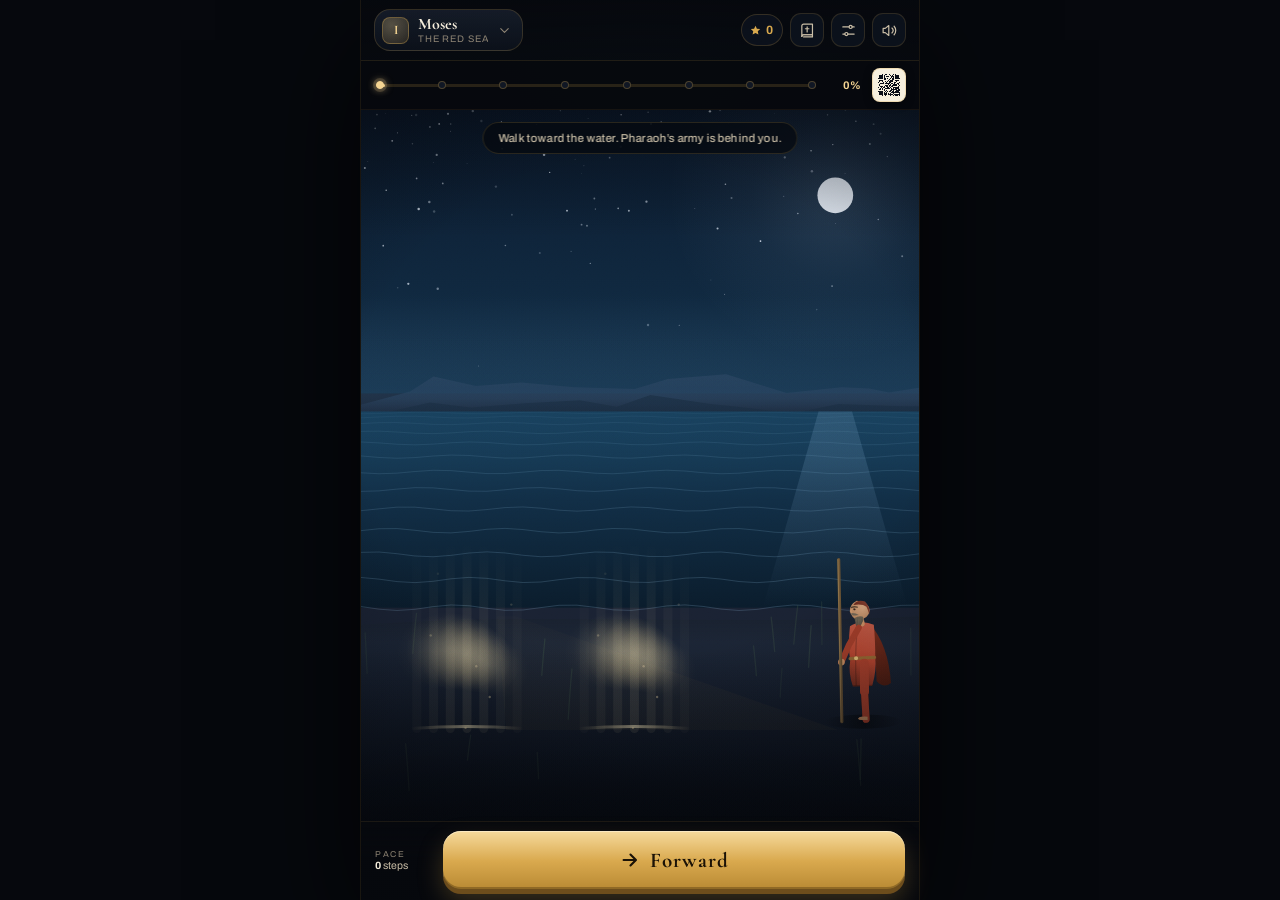
==== commit 3c8fa216: "Lay the question out in two columns on a phone held sideways A landscape phone is wide and short, so" ====
--- a/index.html
+++ b/index.html
@@ -59,6 +59,9 @@
 
   --safe-t: env(safe-area-inset-top, 0px);
   --safe-b: env(safe-area-inset-bottom, 0px);
+  /* HUD plus the progress rail. The rail deliberately sits above the question
+     card, so a card that starts at the top of the screen would slide under it. */
+  --chrome-h: 110px;
 
   --serif: 'Cormorant Garamond', 'Iowan Old Style', Palatino, Georgia, serif;
   --sans: 'Archivo', -apple-system, BlinkMacSystemFont, 'Segoe UI', sans-serif;
@@ -590,8 +593,10 @@
 @media (min-width: 640px) {
   /* "safe" keeps the card centered when it fits, but falls back to the top edge
      when it is taller than the screen — a plain center hides the first line of a
-     long question in landscape, above the scrollable area. */
-  .overlay { justify-content: safe center; padding: 22px; }
+     long question in landscape, above the scrollable area. The top padding clears
+     the HUD and the progress rail, which sit above the card by design: without it
+     a tall card's heading slid underneath them. */
+  .overlay { justify-content: safe center; padding: calc(var(--chrome-h) + 14px) 22px 22px; }
   .card {
     border-radius: var(--r-xl);
     border-bottom: 1px solid rgba(217, 169, 78, .2);
@@ -605,6 +610,30 @@
 }
 
 .card-head { display: flex; gap: 12px; align-items: flex-start; }
+
+/* A phone on its side is wide and short. A single stacked column of question,
+   answers and buttons needs more height than there is, so the question takes the
+   left column and the answers the right, and the whole card fits without a
+   scroll. */
+@media (max-height: 560px) and (min-width: 640px) {
+  .overlay { padding: calc(var(--chrome-h) + 4px) 16px 8px; }
+  .question-card {
+    display: grid;
+    grid-template-columns: 1fr 1fr;
+    align-items: start;
+    column-gap: 20px;
+    max-width: 52rem;
+    padding: 16px 18px 14px;
+  }
+  .question-card .card-head { grid-column: 1; grid-row: 1; }
+  .question-card .options { grid-column: 2; grid-row: 1 / span 3; margin-top: 0; gap: 7px; }
+  .question-card .opt { padding: 10px 12px; }
+  .question-card .feedback { grid-column: 1; grid-row: 2; margin-top: 12px; }
+  /* The buttons share the answers' rows instead of adding a fourth one: on a
+     short screen that row is the difference between fitting and scrolling. */
+  .question-card .card-foot { grid-column: 1; grid-row: 3; margin-top: 12px; }
+  .question-card .q-prompt { font-size: 19px; }
+}
 .seal {
   display: grid;
   place-items: center;
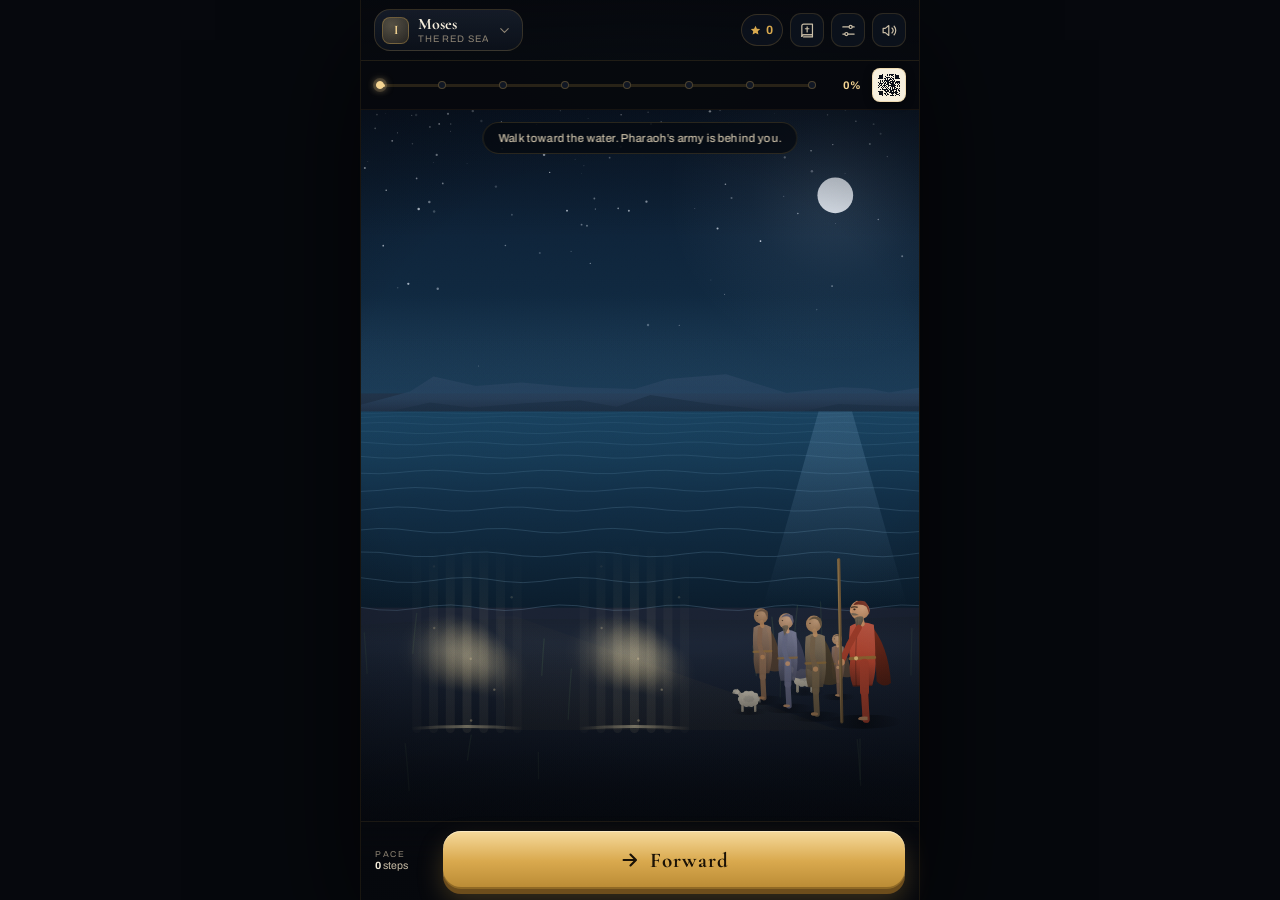
==== commit 479f4fe6: "Free Noah from the last stage's finale, and give every prophet a company The finale geometry was nev" ====
--- a/index.html
+++ b/index.html
@@ -1737,6 +1737,15 @@
     scene: 'red-sea',
     palette: { sky: ['#0b1a2e', '#123049'], land: '#1a2233', accent: '#3fa9c9' },
     figure: { robe: '#b8452f', cloak: '#7c2d1c', skin: '#c98f63', staff: true, beard: true },
+    // Exodus 12:37–38 — six hundred thousand on foot, and a mixed multitude.
+    company: [
+      { kind: 'folk', robe: '#7d6a4f', cloak: '#54452f', skin: '#b98a5e', scale: 0.86, dx: 0.085, dy: 0.006, beard: false },
+      { kind: 'folk', robe: '#6b6f8a', cloak: '#464a63', skin: '#c1916a', scale: 0.82, dx: 0.135, dy: 0.016, beard: true },
+      { kind: 'folk', robe: '#8a6a52', cloak: '#5c4633', skin: '#a97a52', scale: 0.80, dx: 0.180, dy: 0.026, beard: false },
+      { kind: 'child', robe: '#93705a', cloak: '#63503f', skin: '#c99a6e', scale: 0.55, dx: 0.045, dy: 0.030, beard: false },
+      { kind: 'sheep', scale: 0.60, dx: 0.105, dy: 0.036 },
+      { kind: 'sheep', scale: 0.52, dx: 0.205, dy: 0.012 },
+    ],
     intro: 'Walk toward the water. Pharaoh’s army is behind you.',
     approach: 'The sea stands in front. The people are afraid.',
     gates: [
@@ -1785,6 +1794,16 @@
     scene: 'ark',
     palette: { sky: ['#141c26', '#2a3038'], land: '#1b2029', accent: '#7d8f6a' },
     figure: { robe: '#6b7f4a', cloak: '#3f5230', skin: '#c08e62', staff: false, beard: true },
+    // Genesis 6:18–20, 7:7 — his sons and their wives, and the beasts with them.
+    company: [
+      { kind: 'folk', robe: '#5d6b57', cloak: '#3d4738', skin: '#bb8a61', scale: 0.86, dx: 0.080, dy: 0.006, beard: true },
+      { kind: 'folk', robe: '#7a6a58', cloak: '#514636', skin: '#c79a70', scale: 0.83, dx: 0.132, dy: 0.018, beard: false },
+      { kind: 'folk', robe: '#6d5f7d', cloak: '#483e54', skin: '#b3865f', scale: 0.81, dx: 0.182, dy: 0.030, beard: false },
+      { kind: 'child', robe: '#8a7a63', cloak: '#5b5142', skin: '#cb9d72', scale: 0.54, dx: 0.040, dy: 0.034, beard: false },
+      { kind: 'sheep', scale: 0.60, dx: 0.100, dy: 0.040 },
+      { kind: 'sheep', scale: 0.52, dx: 0.215, dy: 0.014 },
+      { kind: 'camel', scale: 0.80, dx: 0.245, dy: 0.044 },
+    ],
     intro: 'Walk toward the ark. The sky is already heavy.',
     approach: 'Rain begins to fall. The door is still open.',
     gates: [
@@ -1833,6 +1852,14 @@
     scene: 'jericho',
     palette: { sky: ['#2a1c22', '#3d2a24'], land: '#241d22', accent: '#d9a94e' },
     figure: { robe: '#8a6a3a', cloak: '#5a4222', skin: '#c9905f', staff: true, beard: true },
+    // Joshua 6:7–9 — the armed men pass before the ark, the priests with trumpets,
+    // and the rear guard behind.
+    company: [
+      { kind: 'soldier', robe: '#6a5a3e', cloak: '#463a26', skin: '#bb8a60', scale: 0.86, dx: 0.078, dy: 0.006, beard: true },
+      { kind: 'soldier', robe: '#75603f', cloak: '#4e4028', skin: '#c1916a', scale: 0.83, dx: 0.130, dy: 0.018, beard: false },
+      { kind: 'priest', robe: '#a89463', cloak: '#6f5f3c', skin: '#c39668', scale: 0.82, dx: 0.180, dy: 0.030, beard: true },
+      { kind: 'folk', robe: '#7f6a4c', cloak: '#57462f', skin: '#ab7d55', scale: 0.79, dx: 0.042, dy: 0.036, beard: false },
+    ],
     intro: 'Walk toward Jericho. Its gates are shut fast.',
     approach: 'The wall rises ahead, thick and unbroken.',
     gates: [
@@ -1881,6 +1908,13 @@
     scene: 'elah',
     palette: { sky: ['#1d2a2e', '#38484a'], land: '#222a2c', accent: '#8fb8a0' },
     figure: { robe: '#3f6f9a', cloak: '#2b4c6b', skin: '#d09a68', staff: false, beard: false },
+    // 1 Samuel 17:20 — David leaves the sheep with a keeper and runs to the army.
+    company: [
+      { kind: 'soldier', robe: '#55637a', cloak: '#374254', skin: '#bb8a60', scale: 0.84, dx: 0.082, dy: 0.008, beard: true },
+      { kind: 'soldier', robe: '#4c5a70', cloak: '#313b4b', skin: '#c49468', scale: 0.81, dx: 0.140, dy: 0.020, beard: true },
+      { kind: 'sheep', scale: 0.56, dx: 0.045, dy: 0.032 },
+      { kind: 'sheep', scale: 0.50, dx: 0.200, dy: 0.012 },
+    ],
     intro: 'Walk into the valley. Something enormous waits on the ridge.',
     approach: 'Goliath’s voice rolls down the slope.',
     gates: [
@@ -1929,6 +1963,14 @@
     scene: 'carmel',
     palette: { sky: ['#2b1d16', '#4a2f1c'], land: '#231a16', accent: '#e8863c' },
     figure: { robe: '#8a5a2e', cloak: '#4f3418', skin: '#c08a5a', staff: true, beard: true },
+    // 1 Kings 18:21–24 — Elijah speaks to all the people, and the prophets of Baal
+    // stand by their altar.
+    company: [
+      { kind: 'folk', robe: '#6f5c3c', cloak: '#4b3d26', skin: '#b9875c', scale: 0.85, dx: 0.080, dy: 0.006, beard: true },
+      { kind: 'folk', robe: '#5f6a4c', cloak: '#404934', skin: '#c3946a', scale: 0.82, dx: 0.132, dy: 0.020, beard: false },
+      { kind: 'priest', robe: '#6b4a63', cloak: '#47303f', skin: '#b2835a', scale: 0.80, dx: 0.180, dy: 0.032, beard: true },
+      { kind: 'folk', robe: '#7a6a52', cloak: '#544733', skin: '#ab7c54', scale: 0.78, dx: 0.044, dy: 0.038, beard: false },
+    ],
     intro: 'Climb toward Carmel. The altar stands unlit.',
     approach: 'Two altars. One God will answer with fire.',
     gates: [
@@ -1977,6 +2019,12 @@
     scene: 'nineveh',
     palette: { sky: ['#10202c', '#1d3a44'], land: '#141d26', accent: '#5aa8b8' },
     figure: { robe: '#4a7a86', cloak: '#2e5460', skin: '#c8905f', staff: false, beard: true },
+    // Jonah 1:3–5 — the ship, its sailors, and the cargo they threw overboard.
+    company: [
+      { kind: 'sailor', robe: '#3f6070', cloak: '#2b4450', skin: '#bb8a60', scale: 0.85, dx: 0.080, dy: 0.008, beard: true },
+      { kind: 'sailor', robe: '#466a76', cloak: '#304b55', skin: '#c49167', scale: 0.82, dx: 0.138, dy: 0.022, beard: false },
+      { kind: 'sheep', scale: 0.50, dx: 0.196, dy: 0.014 },
+    ],
     intro: 'Walk toward the sea. A ship waits at Joppa.',
     approach: 'The storm rises. The sea will not be still.',
     gates: [
@@ -2025,6 +2073,12 @@
     scene: 'den',
     palette: { sky: ['#151222', '#241c33'], land: '#1a1622', accent: '#9a7ec9' },
     figure: { robe: '#5a4a8a', cloak: '#382a5e', skin: '#c08a62', staff: false, beard: true },
+    // Daniel 6:10–11 — he prays with his windows open; the men who watched him
+    // stand outside.
+    company: [
+      { kind: 'folk', robe: '#5b5470', cloak: '#3e3950', skin: '#b98860', scale: 0.84, dx: 0.086, dy: 0.010, beard: true },
+      { kind: 'folk', robe: '#4f5470', cloak: '#363a50', skin: '#c29369', scale: 0.80, dx: 0.148, dy: 0.026, beard: false },
+    ],
     intro: 'Walk toward the den. The stone is already sealed.',
     approach: 'Something moves in the dark below the stone.',
     gates: [
@@ -2073,6 +2127,12 @@
     scene: 'jordan',
     palette: { sky: ['#1a2430', '#33465a'], land: '#1e2833', accent: '#c9b98a' },
     figure: { robe: '#8a7a52', cloak: '#5a4e32', skin: '#c08a5f', staff: true, beard: true },
+    // Matthew 3:5–6 — Jerusalem, all Judea and the region round about came to him.
+    company: [
+      { kind: 'folk', robe: '#6f6350', cloak: '#4b4234', skin: '#bb8a61', scale: 0.85, dx: 0.080, dy: 0.006, beard: true },
+      { kind: 'folk', robe: '#7a6c55', cloak: '#524936', skin: '#c4946a', scale: 0.82, dx: 0.136, dy: 0.020, beard: false },
+      { kind: 'folk', robe: '#6b6358', cloak: '#47423a', skin: '#a97a52', scale: 0.80, dx: 0.186, dy: 0.032, beard: false },
+    ],
     intro: 'Walk toward the Jordan. Someone is waiting in the water.',
     approach: 'The heavens are about to open.',
     gates: [
@@ -2501,7 +2561,10 @@
 
   let voice = null;
   let enabled = true;
-  let current = null;
+  // iOS and Android only allow speech that follows a real tap. The first
+  // utterance has to be spent inside a gesture, so a question that opens on its
+  // own a second later can still be read out.
+  let primed = false;
 
   // A warmer narrator is a better fit than the default system voice. Prefer a
   // known-good English voice, then any English one.
@@ -2530,27 +2593,73 @@
     setTimeout(pickVoice, 600);
   }
 
+  /* Spend the browser's one guaranteed utterance inside a user gesture. Silent,
+     because the player should not hear anything yet; it only unlocks the engine. */
+  function prime() {
+    if (!supported || primed) return;
+    primed = true;
+    try {
+      const u = new window.SpeechSynthesisUtterance(' ');
+      u.volume = 0;
+      u.rate = 1;
+      synth.speak(u);
+    } catch (e) { /* nothing to unlock */ }
+  }
+
   function stop() {
     if (!supported) return;
     try { synth.cancel(); } catch (e) { /* nothing speaking */ }
   }
 
+  function utterance(text, o, onFail) {
+    const u = new window.SpeechSynthesisUtterance(text);
+    // A stale or unselectable voice throws here on some Android builds, and an
+    // exception at this point used to kill the whole utterance. Fall back to the
+    // engine's default voice instead of going silent.
+    if (voice) {
+      try { u.voice = voice; } catch (e) { voice = null; }
+    }
+    u.lang = (voice && voice.lang) || 'en-GB';
+    u.rate = o.rate || 0.92;      // unhurried, like a reader at a lectern
+    u.pitch = o.pitch || 0.98;
+    u.volume = o.volume == null ? 1 : o.volume;
+    u.onstart = function () {
+      if (o.onstart) o.onstart();
+    };
+    u.onend = function () {
+      if (o.onend) o.onend();
+    };
+    u.onerror = function (ev) {
+      // "interrupted"/"canceled" is us stopping it on purpose, not a failure.
+      const err = ev && ev.error;
+      if (err && err !== 'interrupted' && err !== 'canceled' && onFail) onFail();
+      if (o.onerror) o.onerror(ev);
+    };
+    return u;
+  }
+
+  /* Some browsers drop the utterance when speak() follows cancel() in the same
+     tick. Retrying on a timer would risk reading the question twice on a phone whose
+     voice is merely slow to wake, and hearing it twice is worse than hearing it
+     once — so the retry only happens on a real error event. The speaker button on
+     the card is always there if a voice does go quiet. */
   function speak(text, opts) {
     if (!supported || !enabled || !text) return false;
     const o = opts || {};
     stop();
-    const u = new window.SpeechSynthesisUtterance(text);
-    if (voice) u.voice = voice;
-    u.lang = (voice && voice.lang) || 'en-GB';
-    u.rate = o.rate || 0.92;      // unhurried, like a reader at a lectern
-    u.pitch = o.pitch || 0.98;
-    u.volume = o.volume == null ? 1 : o.volume;
-    if (o.onend) u.onend = o.onend;
-    if (o.onstart) u.onstart = o.onstart;
-    if (o.onerror) u.onerror = o.onerror;
-    current = u;
-    synth.speak(u);
-    return true;
+    let tries = 0;
+
+    function attempt() {
+      tries += 1;
+      const u = utterance(text, o, () => {
+        if (tries < 2) setTimeout(attempt, 140);
+        else if (o.onerror) o.onerror();
+      });
+      try { synth.speak(u); } catch (e) { return false; }
+      return true;
+    }
+
+    return attempt();
   }
 
   function speaking() {
@@ -2568,6 +2677,7 @@
     supported,
     speak,
     stop,
+    prime,
     speaking,
     setEnabled,
     isEnabled,
@@ -4688,6 +4798,360 @@
   }
 
   /* ═══════════════════════════════════════════════════════════════
+     COMPANIONS — the people and beasts who travel with the prophet.
+
+     Every journey in the text is a company, not a lone walker: Israel leaves
+     Egypt with a mixed multitude and its flocks, Noah boards with his sons and
+     the animals, Joshua's armed men and priests circle Jericho, David's brothers
+     and the army wait in the valley, and the crowds come out to the Jordan.
+     Drawn behind the pilgrim, in the same road perspective, so the walk reads as
+     a people on the move.
+     ═══════════════════════════════════════════════════════════════ */
+
+  // A companion is a simplified version of the pilgrim: same silhouette and gait,
+  // fewer details, so a group costs little to draw and never upstages him.
+  function drawCompanion(cx, baseY, scale, fig, phase, walking) {
+    const s = scale;
+    const amp = walking ? 0.42 : 0;
+    const nearThigh = amp * Math.sin(phase);
+    const farThigh = amp * Math.sin(phase + Math.PI);
+    const bob = walking ? -Math.abs(Math.cos(phase)) * s * 0.013 : 0;
+
+    const hipY = -s * 0.452;
+    const thighLen = s * 0.218;
+    const shinLen = s * 0.210;
+
+    ctx.save();
+    ctx.translate(cx, baseY + bob);
+    ctx.scale(-1, 1);
+    ctx.lineCap = 'round';
+    ctx.lineJoin = 'round';
+
+    // shadow
+    const sh = ctx.createRadialGradient(0, 0, 0, 0, 0, s * 0.26);
+    sh.addColorStop(0, 'rgba(0,0,0,.42)');
+    sh.addColorStop(1, 'rgba(0,0,0,0)');
+    ctx.fillStyle = sh;
+    ctx.beginPath();
+    ctx.ellipse(0, 0, s * 0.26, s * 0.048, 0, 0, Math.PI * 2);
+    ctx.fill();
+
+    function leg(thigh, colour, shadeAmt) {
+      const kx = Math.sin(thigh) * thighLen;
+      const ky = hipY + Math.cos(thigh) * thighLen;
+      const shinAngle = thigh - (walking ? 0.55 * Math.max(0, Math.cos(thigh)) : 0.05);
+      const ax = kx + Math.sin(shinAngle) * shinLen;
+      const ay = ky + Math.cos(shinAngle) * shinLen;
+      ctx.strokeStyle = shade(colour, shadeAmt);
+      ctx.lineWidth = s * 0.066;
+      ctx.beginPath();
+      ctx.moveTo(0, hipY);
+      ctx.lineTo(kx, ky);
+      ctx.stroke();
+      ctx.lineWidth = s * 0.052;
+      ctx.beginPath();
+      ctx.moveTo(kx, ky);
+      ctx.lineTo(ax, ay);
+      ctx.stroke();
+      ctx.fillStyle = shade(fig.skin || '#b98a5e', shadeAmt * 0.5);
+      ctx.beginPath();
+      ctx.ellipse(ax + s * 0.022, ay, s * 0.032, s * 0.014, 0, 0, Math.PI * 2);
+      ctx.fill();
+    }
+
+    // far leg, then the robe over it, then the near leg in front
+    leg(farThigh, fig.cloak || '#4a4032', -0.26);
+
+    // cloak, a shorter and stiller version of the pilgrim's
+    ctx.fillStyle = shade(fig.cloak || '#4a4032', -0.12);
+    ctx.beginPath();
+    ctx.moveTo(-s * 0.05, -s * 0.745);
+    ctx.quadraticCurveTo(-s * 0.175, -s * 0.58, -s * 0.19, -s * 0.30);
+    ctx.quadraticCurveTo(-s * 0.10, -s * 0.27, -s * 0.045, -s * 0.31);
+    ctx.quadraticCurveTo(-s * 0.09, -s * 0.58, -s * 0.04, -s * 0.70);
+    ctx.closePath();
+    ctx.fill();
+
+    // tunic
+    const tg = ctx.createLinearGradient(-s * 0.08, -s * 0.73, s * 0.09, -s * 0.30);
+    tg.addColorStop(0, shade(fig.robe, 0.10));
+    tg.addColorStop(1, shade(fig.robe, -0.32));
+    ctx.fillStyle = tg;
+    ctx.beginPath();
+    ctx.moveTo(-s * 0.082, -s * 0.735);
+    ctx.quadraticCurveTo(s * 0.010, -s * 0.785, s * 0.092, -s * 0.728);
+    ctx.quadraticCurveTo(s * 0.106, -s * 0.58, s * 0.090, -s * 0.465);
+    ctx.quadraticCurveTo(s * 0.100 + nearThigh * s * 0.06, -s * 0.37, s * 0.070 + nearThigh * s * 0.05, -s * 0.268);
+    ctx.lineTo(-s * 0.066 + nearThigh * s * 0.045, -s * 0.270);
+    ctx.quadraticCurveTo(-s * 0.100, -s * 0.40, -s * 0.092, -s * 0.50);
+    ctx.quadraticCurveTo(-s * 0.092, -s * 0.62, -s * 0.082, -s * 0.735);
+    ctx.closePath();
+    ctx.fill();
+
+    // belt
+    ctx.strokeStyle = 'rgba(140,104,52,.8)';
+    ctx.lineWidth = Math.max(1, s * 0.022);
+    ctx.beginPath();
+    ctx.moveTo(-s * 0.086, -s * 0.492);
+    ctx.lineTo(s * 0.092, -s * 0.484);
+    ctx.stroke();
+
+    leg(nearThigh, fig.robe, -0.06);
+
+    // arm, swinging opposite the near leg
+    const swing = walking ? 0.34 * Math.sin(phase + Math.PI) : 0.05;
+    const shX = s * 0.026, shY = -s * 0.715;
+    const elbowX = shX + Math.sin(swing) * s * 0.148;
+    const elbowY = shY + Math.cos(swing) * s * 0.148;
+    const handX = elbowX + Math.sin(swing - 0.28) * s * 0.138;
+    const handY = elbowY + Math.cos(swing - 0.28) * s * 0.138;
+    ctx.strokeStyle = shade(fig.robe, -0.10);
+    ctx.lineWidth = s * 0.046;
+    ctx.beginPath();
+    ctx.moveTo(shX, shY);
+    ctx.lineTo(elbowX, elbowY);
+    ctx.lineTo(handX, handY);
+    ctx.stroke();
+    ctx.fillStyle = fig.skin || '#b98a5e';
+    ctx.beginPath();
+    ctx.arc(handX, handY, Math.max(0.9, s * 0.024), 0, Math.PI * 2);
+    ctx.fill();
+
+    // neck and head
+    ctx.strokeStyle = fig.skin || '#b98a5e';
+    ctx.lineWidth = s * 0.042;
+    ctx.beginPath();
+    ctx.moveTo(s * 0.004, -s * 0.745);
+    ctx.lineTo(s * 0.012, -s * 0.782);
+    ctx.stroke();
+
+    const hx = s * 0.018;
+    const hy = -s * 0.845;
+    const hr = s * 0.076;
+    const sg = ctx.createRadialGradient(hx - hr * 0.3, hy - hr * 0.4, hr * 0.2, hx, hy, hr * 1.2);
+    sg.addColorStop(0, shade(fig.skin || '#b98a5e', 0.14));
+    sg.addColorStop(1, shade(fig.skin || '#b98a5e', -0.14));
+    ctx.fillStyle = sg;
+    ctx.beginPath();
+    ctx.ellipse(hx, hy, hr * 0.94, hr, 0, 0, Math.PI * 2);
+    ctx.fill();
+
+    // head covering, so the group reads as one people rather than clones
+    ctx.fillStyle = shade(fig.cloak || '#4a4032', 0.05);
+    ctx.beginPath();
+    ctx.moveTo(hx + hr * 0.60, hy - hr * 0.42);
+    ctx.quadraticCurveTo(hx + hr * 0.10, hy - hr * 1.22, hx - hr * 0.86, hy - hr * 0.66);
+    ctx.quadraticCurveTo(hx - hr * 1.02, hy + hr * 0.10, hx - hr * 0.86, hy + hr * 0.42);
+    ctx.quadraticCurveTo(hx - hr * 0.72, hy - hr * 0.10, hx - hr * 0.52, hy - hr * 0.42);
+    ctx.quadraticCurveTo(hx - hr * 0.10, hy - hr * 0.80, hx + hr * 0.60, hy - hr * 0.42);
+    ctx.closePath();
+    ctx.fill();
+
+    if (fig.beard) {
+      ctx.fillStyle = 'rgba(92,84,70,.95)';
+      ctx.beginPath();
+      ctx.moveTo(hx - hr * 0.24, hy + hr * 0.56);
+      ctx.quadraticCurveTo(hx + hr * 0.18, hy + hr * 0.46, hx + hr * 0.50, hy + hr * 0.70);
+      ctx.quadraticCurveTo(hx + hr * 0.40, hy + hr * 1.24, hx + hr * 0.16, hy + hr * 1.86);
+      ctx.quadraticCurveTo(hx - hr * 0.12, hy + hr * 1.24, hx - hr * 0.32, hy + hr * 0.84);
+      ctx.closePath();
+      ctx.fill();
+    }
+
+    // a lit eye, so the head reads as a face at phone size
+    ctx.fillStyle = 'rgba(38,26,18,.8)';
+    ctx.beginPath();
+    ctx.ellipse(hx + hr * 0.46, hy - hr * 0.06, hr * 0.10, hr * 0.075, -0.25, 0, Math.PI * 2);
+    ctx.fill();
+
+    ctx.restore();
+  }
+
+  /* ── The beasts that travel with the company.
+
+     A sheep is a woolly barrel on four short legs with its head low, a camel is the
+     same idea tall with a hump and a raised neck. Both are drawn facing the road
+     ahead, in the same mirror as the people, so the herd moves the same way they do.
+     ─────────────────────────────────────────────────────────────── */
+  function drawAnimal(cx, baseY, scale, kind, phase, walking) {
+    const s = scale;
+    const camel = kind === 'camel';
+    const bob = walking ? -Math.abs(Math.cos(phase * 2)) * s * 0.012 : 0;
+
+    // body height above the ground: a camel carries its barrel high on long legs
+    const legLen = s * (camel ? 0.30 : 0.13);
+    const bodyH = s * (camel ? 0.13 : 0.115);
+    const bodyW = s * (camel ? 0.20 : 0.155);
+    const bodyY = -(legLen + bodyH * 0.55) + bob;
+
+    const fleece = camel ? '#8a7355' : '#c8c1b0';
+    const fleeceDark = camel ? '#6b563d' : '#a49c8c';
+
+    ctx.save();
+    ctx.translate(cx, baseY);
+    ctx.scale(-1, 1);
+    ctx.lineCap = 'round';
+    ctx.lineJoin = 'round';
+
+    // shadow on the ground
+    const sh = ctx.createRadialGradient(0, 0, 0, 0, 0, s * 0.28);
+    sh.addColorStop(0, 'rgba(0,0,0,.34)');
+    sh.addColorStop(1, 'rgba(0,0,0,0)');
+    ctx.fillStyle = sh;
+    ctx.beginPath();
+    ctx.ellipse(0, 0, s * 0.28, s * 0.05, 0, 0, Math.PI * 2);
+    ctx.fill();
+
+    // four legs, the far pair drawn darker behind the body
+    const hips = [-bodyW * 0.62, bodyW * 0.62];
+    [1, 0].forEach(function (far) {
+      hips.forEach(function (hx, i) {
+        const swing = walking ? Math.sin(phase + i * Math.PI) * s * (camel ? 0.045 : 0.028) : 0;
+        ctx.strokeStyle = far ? shade(fleeceDark, -0.24) : fleeceDark;
+        ctx.lineWidth = Math.max(1.1, s * (camel ? 0.030 : 0.034));
+        ctx.beginPath();
+        ctx.moveTo(hx, bodyY + bodyH * 0.45);
+        ctx.lineTo(hx + swing, -s * 0.012);
+        ctx.stroke();
+        // a small hoof
+        ctx.fillStyle = far ? shade(fleeceDark, -0.4) : shade(fleeceDark, -0.2);
+        ctx.beginPath();
+        ctx.ellipse(hx + swing, -s * 0.008, s * 0.020, s * 0.010, 0, 0, Math.PI * 2);
+        ctx.fill();
+      });
+    });
+
+    // the barrel of the body
+    const bg = ctx.createLinearGradient(0, bodyY - bodyH, 0, bodyY + bodyH);
+    bg.addColorStop(0, shade(fleece, 0.10));
+    bg.addColorStop(1, shade(fleece, -0.18));
+    ctx.fillStyle = bg;
+
+    if (camel) {
+      ctx.beginPath();
+      ctx.ellipse(0, bodyY, bodyW, bodyH, 0, 0, Math.PI * 2);
+      ctx.fill();
+      // the hump, sitting on the back of the barrel
+      ctx.fillStyle = shade(fleece, 0.06);
+      ctx.beginPath();
+      ctx.moveTo(-bodyW * 0.58, bodyY - bodyH * 0.55);
+      ctx.quadraticCurveTo(-bodyW * 0.08, bodyY - bodyH * 2.15, bodyW * 0.44, bodyY - bodyH * 0.68);
+      ctx.closePath();
+      ctx.fill();
+    } else {
+      // A sheep: bumps around the body first, then the body over them, so the
+      // silhouette comes out fleecy instead of a smooth bean.
+      ctx.fillStyle = shade(fleece, -0.04);
+      for (let k = 0; k < 10; k++) {
+        const a = (k / 10) * Math.PI * 2;
+        ctx.beginPath();
+        ctx.arc(Math.cos(a) * bodyW * 0.80, bodyY + Math.sin(a) * bodyH * 0.74, s * 0.042, 0, Math.PI * 2);
+        ctx.fill();
+      }
+      ctx.fillStyle = bg;
+      ctx.beginPath();
+      ctx.ellipse(0, bodyY, bodyW, bodyH, 0, 0, Math.PI * 2);
+      ctx.fill();
+    }
+
+    // neck: short and level for a sheep, long and rising for a camel
+    const neckFromX = bodyW * 0.62;
+    const neckFromY = bodyY - bodyH * 0.30;
+    const neckToX = camel ? bodyW * 1.32 : bodyW * 1.06;
+    const neckToY = camel ? bodyY - bodyH * 2.30 : bodyY - bodyH * 0.92;
+    ctx.strokeStyle = shade(fleece, -0.06);
+    ctx.lineWidth = Math.max(1.8, s * (camel ? 0.062 : 0.056));
+    ctx.beginPath();
+    ctx.moveTo(neckFromX, neckFromY);
+    ctx.quadraticCurveTo(neckToX - s * 0.02, neckFromY - (neckFromY - neckToY) * 0.45, neckToX, neckToY);
+    ctx.stroke();
+
+    // head, and for a sheep the woolly crown over it
+    ctx.fillStyle = shade(fleece, 0.02);
+    ctx.beginPath();
+    ctx.ellipse(neckToX + s * 0.030, neckToY - s * 0.004, s * 0.048, s * 0.036, -0.30, 0, Math.PI * 2);
+    ctx.fill();
+    // muzzle
+    ctx.fillStyle = shade(fleece, -0.24);
+    ctx.beginPath();
+    ctx.ellipse(neckToX + s * 0.068, neckToY + s * 0.012, s * 0.020, s * 0.015, -0.20, 0, Math.PI * 2);
+    ctx.fill();
+    // ear
+    ctx.fillStyle = shade(fleece, -0.10);
+    ctx.beginPath();
+    ctx.ellipse(neckToX + s * 0.006, neckToY - s * 0.034, s * 0.019, s * 0.010, -0.65, 0, Math.PI * 2);
+    ctx.fill();
+
+    // tail
+    ctx.strokeStyle = shade(fleece, -0.16);
+    ctx.lineWidth = Math.max(0.9, s * 0.014);
+    ctx.beginPath();
+    ctx.moveTo(-bodyW * 0.92, bodyY - bodyH * 0.28);
+    ctx.quadraticCurveTo(-bodyW * 1.18, bodyY - bodyH * 0.05, -bodyW * 1.10, bodyY + bodyH * 0.42);
+    ctx.stroke();
+
+    ctx.restore();
+  }
+
+  /* The company travels with him: each member holds a fixed place relative to the
+     pilgrim, so the group keeps its shape whatever the road progress. dx is how far
+     ahead of him across the screen — the direction they are all walking — and dy how
+     far back up the road, which makes them a little smaller and higher, the way
+     distance reads in this perspective. Every member is clamped to the canvas, so the
+     group never walks off the edge when he starts at the right of the screen.
+
+     On the finale the whole company goes in with him: each member walks the same
+     line to the landmark, spread out a little, so the ark or the sea swallows a
+     procession rather than one man. */
+  function drawCompany(company, w, h, progress, phase, walking, alpha, finale, finaleT) {
+    if (!company || !company.length) return;
+    const groundY = h * Scenes.GROUND;
+    const base = Math.min(w, h) * 0.23;
+    const px = w * Scenes.pilgrimX(progress);
+    const entering = !!(finale && finaleT > 0);
+    const e = entering ? easeInOut(clamp(finaleT, 0, 1)) : 0;
+
+    // furthest back first, so nearer figures overlap the ones behind them
+    const ordered = company.slice().sort(function (a, b) { return (b.dy || 0) - (a.dy || 0); });
+    ordered.forEach(function (c, i) {
+      const dx = c.dx || 0;
+      const dy = c.dy || 0;
+      let size = base * (c.scale || 0.8) * (1 - dy * 1.1);
+      // ahead of him along the road, kept clear of the screen edges
+      const margin = size * 0.42;
+      let x = Math.max(margin, Math.min(w - margin, px - w * dx));
+      // further up the road sits higher on screen, and shrinks a little with distance
+      let y = groundY - h * dy * 1.15;
+      let a = alpha * (0.92 - dy * 1.6);
+
+      if (entering) {
+        // Same walk as the pilgrim: along the ground and up into the landmark,
+        // shrinking as they go in. Spread across the landmark's width so they do not
+        // stack into a single column.
+        const spread = (i - (ordered.length - 1) / 2) * 0.035;
+        const tx = w * (finale.x + spread);
+        const ty = h * (Scenes.GROUND - finale.rise * (0.92 - Math.abs(spread) * 2.4));
+        x = lerp(x, tx, e);
+        y = lerp(y, ty, e);
+        size = size * (1 - finale.shrink * e);
+        // they fade a touch after he does, so the eye follows him in first
+        const into = clamp((finaleT - 0.62) / 0.38, 0, 1);
+        a = a * (1 - finale.fade * into * into);
+      }
+
+      if (a <= 0.01) return;
+      const gait = walking ? phase + i * 0.9 : phase * 0.4 + i;
+      ctx.globalAlpha = a;
+      if (c.kind === 'sheep' || c.kind === 'camel') {
+        drawAnimal(x, y, size, c.kind, gait, walking);
+      } else {
+        drawCompanion(x, y, size, c, gait, walking);
+      }
+      ctx.globalAlpha = 1;
+    });
+  }
+
+  /* ═══════════════════════════════════════════════════════════════
      GATE — a curtain of light across the road ahead.
 
      It stands between the pilgrim and the destination, on the road, so it
@@ -4937,6 +5401,14 @@
       palpha = 1 - f.fade * into * into;
     }
 
+    // The company travels with him, behind him on the road. Drawn before the
+    // pilgrim so he stays the figure the eye lands on, and it walks into the
+    // landmark with him on the finale.
+    if (stage.company && stage.company.length) {
+      drawCompany(stage.company, w, h, state.progress, phase, striding, 1,
+        state.finale, state.finaleT);
+    }
+
     ctx.globalAlpha = Math.max(0, palpha);
     drawPilgrim(px, py, pscale, stage.figure, phase, striding, state.miracle);
     ctx.globalAlpha = 1;
@@ -5004,6 +5476,16 @@
     state.dust = [];
     state.sparks = [];
     state.stepAcc = 0;
+    // The finale is geometry for the *previous* scene. Left set, the pilgrim keeps
+    // the old rise and fade: coming from the Red Sea (rise 0.40) into the ark left
+    // Noah hanging in mid-air, and a finaleT of 1 also made every Forward tap a
+    // no-op, so the stage could not be played at all.
+    state.finale = null;
+    state.finaleT = 0;
+    state.finaleOn = false;
+    state.lift = 0;
+    state.liftTarget = 0;
+    state.paused = false;
   }
 
   function walkTo(target) {
@@ -5463,6 +5945,10 @@
     if (app.busy || app.complete) return;
     // The finale walk is not steerable: he is already on his way in.
     if (Engine.finaleT > 0) return;
+    // Every Forward tap is a gesture, and the question card opens on one of them.
+    // Spending the browser's first utterance here is what lets the narrator read
+    // that card out without a second tap.
+    Speech.prime();
     const stage = STAGES[app.stageIndex];
     const { at, gate } = forwardTarget();
 
@@ -5678,6 +6164,17 @@
 
     showCard('question');
     $('q-prompt').scrollIntoView({ block: 'nearest' });
+
+    // Read the question and its answers without being asked. The gate opens on
+    // the tap that walks into it, so the gesture that unlocked audio is still
+    // fresh here; a short beat lets the card animate in first.
+    if (app.voice) {
+      clearTimeout(openQuestion._speak);
+      openQuestion._speak = setTimeout(() => {
+        if (app.busy !== true || $('question-overlay').hidden) return;
+        sayAloud(narrationFor(gate, stage), hear);
+      }, 520);
+    }
   }
 
   function answer(pick, gate, btn) {
